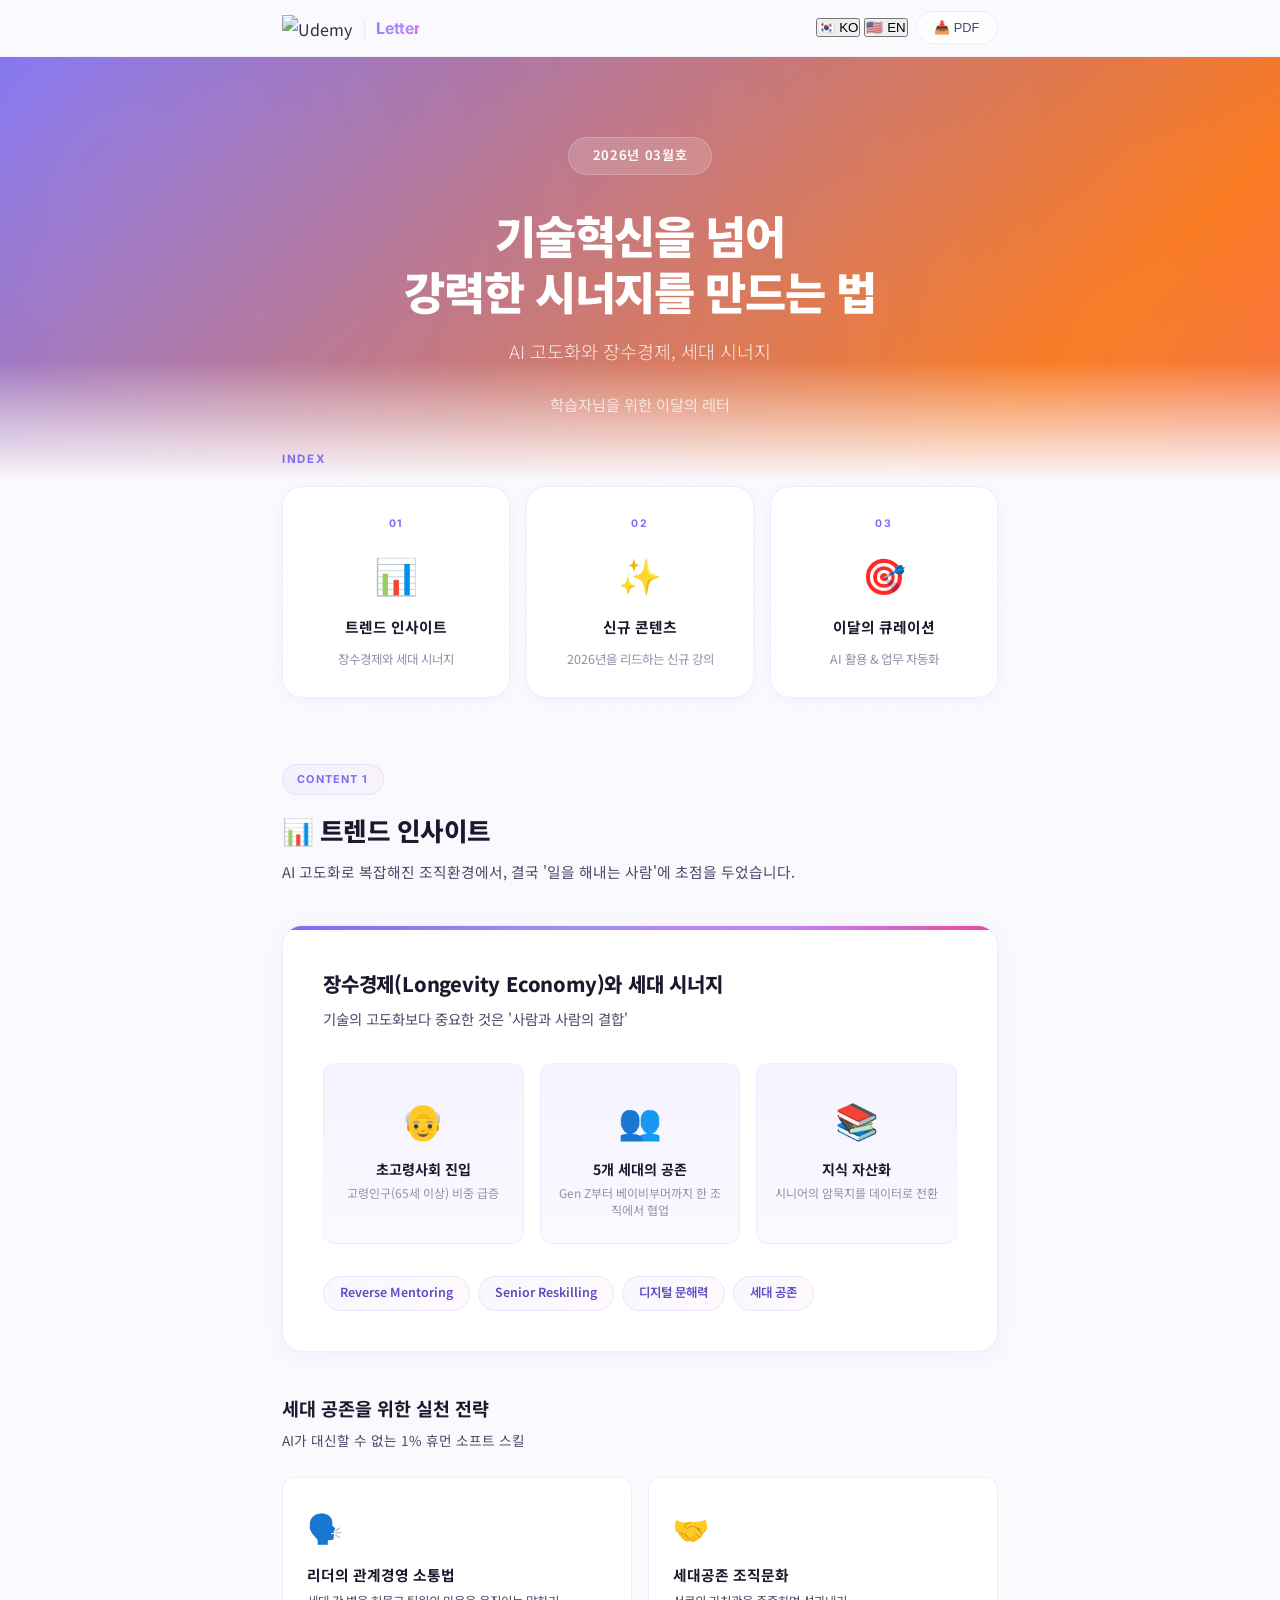
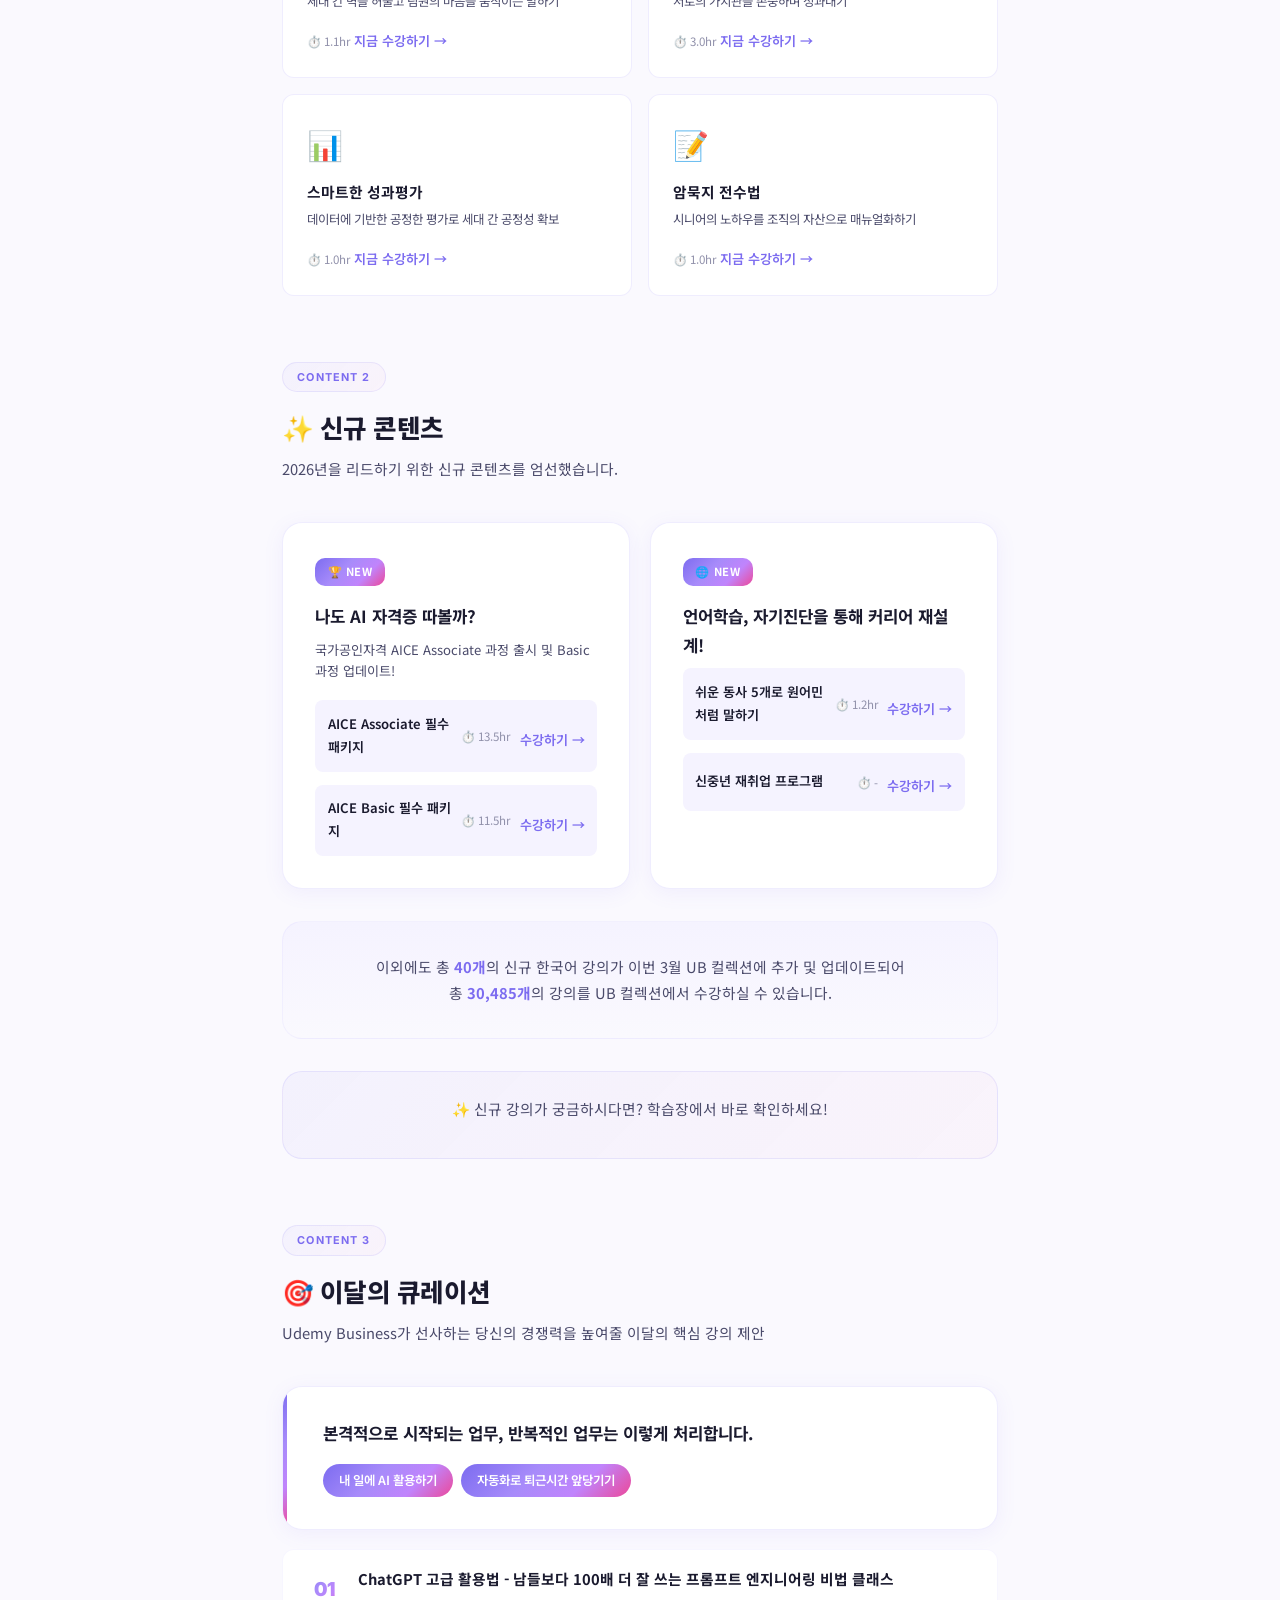
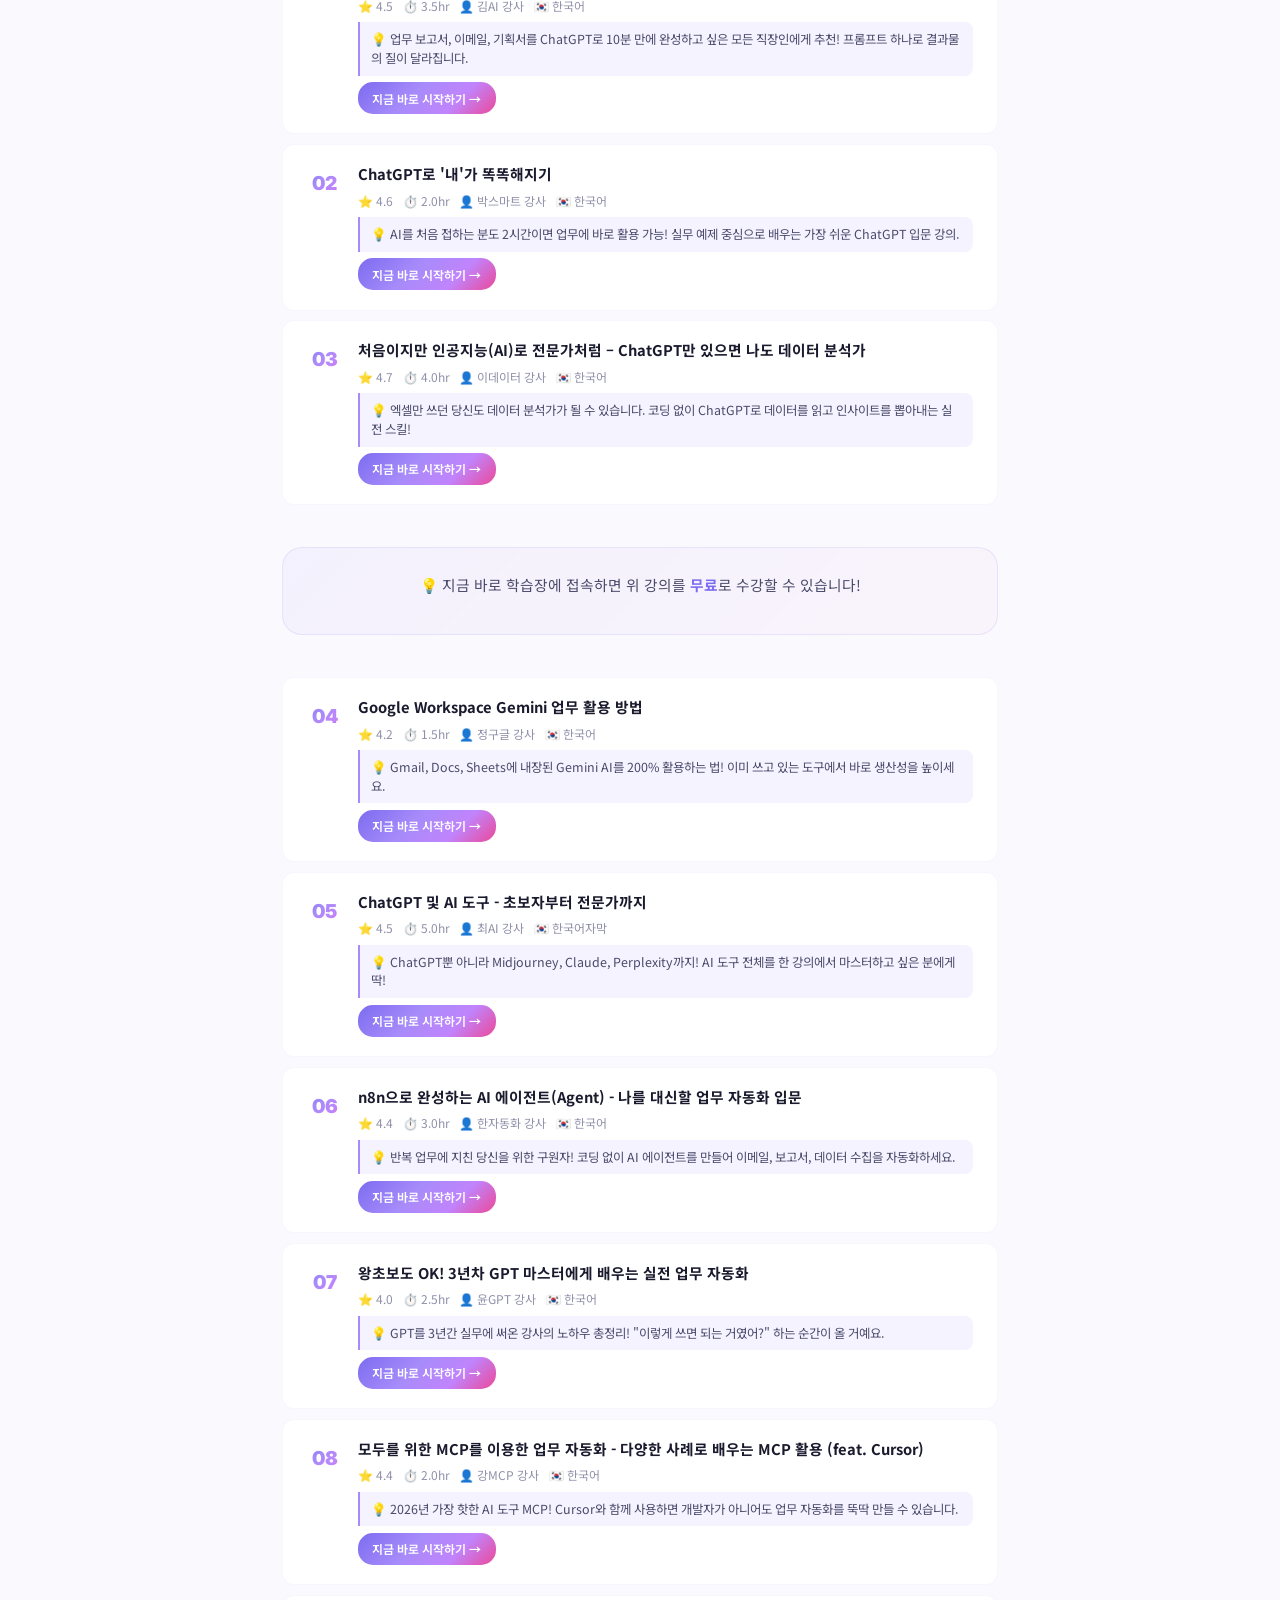
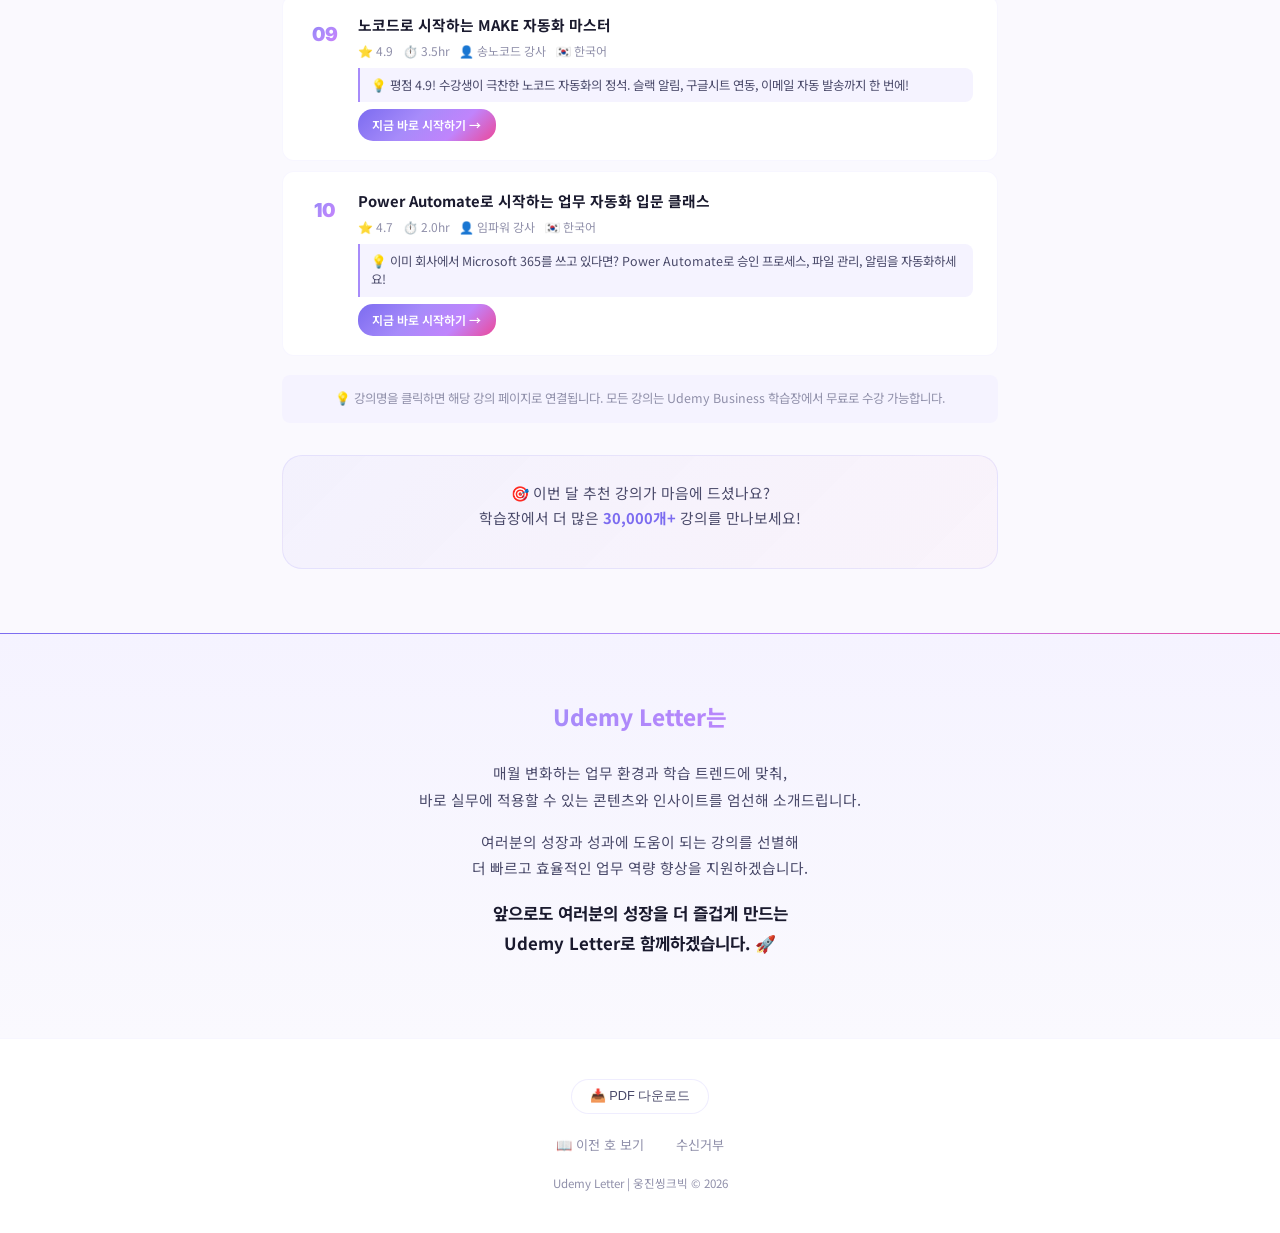
==== letter/index.html @ c27c5c6e "Update index.html" ====
<!DOCTYPE html>
<html lang="ko">
<head>
<meta charset="UTF-8">
<meta name="viewport" content="width=device-width, initial-scale=1.0">
<title>Udemy Letter — 2026년 3월호</title>
<link rel="stylesheet" href="css/letter.css">
<script src="https://cdnjs.cloudflare.com/ajax/libs/html2pdf.js/0.10.1/html2pdf.bundle.min.js"></script>
</head>
<body>

<header class="letter-header">
  <div class="header-inner">
    <div class="header-brand">
      <img src="https://www.udemy.com/staticx/udemy/images/v7/logo-udemy.svg" alt="Udemy" class="udemy-logo" />
      <span class="header-divider">|</span>
      <span class="header-title">Letter</span>
    </div>
    <div class="header-actions">
      <div class="lang-toggle" id="lang-toggle">
        <button class="lang-btn active" data-lang="ko">🇰🇷 KO</button>
        <button class="lang-btn" data-lang="en">🇺🇸 EN</button>
      </div>
      <button class="btn-letter" id="btn-pdf">📥 PDF</button>
      <a href="#" class="btn-letter btn-primary" id="btn-campus" data-ko="🚀 학습장 바로가기" data-en="🚀 Go to Learning Hub">🚀 학습장 바로가기</a>
    </div>
  </div>
</header>

<main id="letter-content">

  <!-- ═══ 표지 ═══ -->
  <section class="cover-section">
    <div class="cover-inner">
      <div class="cover-badge" data-ko="2026년 03월호" data-en="March 2026 Issue">2026년 03월호</div>
      <h1 class="cover-title" data-ko="기술혁신을 넘어<br>강력한 시너지를 만드는 법" data-en="Beyond Tech Innovation:<br>Building Powerful Synergies">기술혁신을 넘어<br>강력한 시너지를 만드는 법</h1>
      <p class="cover-subtitle" data-ko="AI 고도화와 장수경제, 세대 시너지" data-en="Advanced AI, Longevity Economy & Generational Synergy">AI 고도화와 장수경제, 세대 시너지</p>
      <p class="cover-company" id="company-greeting" data-ko="학습자님을 위한 이달의 레터" data-en="This month's letter for learners">학습자님을 위한 이달의 레터</p>
    </div>
  </section>

  <!-- ═══ INDEX ═══ -->
  <section class="index-section">
    <div class="section-label">INDEX</div>
    <div class="index-grid">
      <a href="#section-insight" class="index-card">
        <span class="index-num">01</span>
        <span class="index-icon">📊</span>
        <span class="index-title" data-ko="트렌드 인사이트" data-en="Trend Insights">트렌드 인사이트</span>
        <span class="index-desc" data-ko="장수경제와 세대 시너지" data-en="Longevity Economy & Generational Synergy">장수경제와 세대 시너지</span>
      </a>
      <a href="#section-new" class="index-card">
        <span class="index-num">02</span>
        <span class="index-icon">✨</span>
        <span class="index-title" data-ko="신규 콘텐츠" data-en="New Content">신규 콘텐츠</span>
        <span class="index-desc" data-ko="2026년을 리드하는 신규 강의" data-en="New courses leading 2026">2026년을 리드하는 신규 강의</span>
      </a>
      <a href="#section-curation" class="index-card">
        <span class="index-num">03</span>
        <span class="index-icon">🎯</span>
        <span class="index-title" data-ko="이달의 큐레이션" data-en="Monthly Curation">이달의 큐레이션</span>
        <span class="index-desc" data-ko="AI 활용 & 업무 자동화" data-en="AI Utilization & Work Automation">AI 활용 & 업무 자동화</span>
      </a>
    </div>
  </section>

  <!-- ═══ SECTION 1: 트렌드 인사이트 ═══ -->
  <section class="content-section" id="section-insight">
    <div class="section-header">
      <div class="section-tag">CONTENT 1</div>
      <h2 data-ko="📊 트렌드 인사이트" data-en="📊 Trend Insights">📊 트렌드 인사이트</h2>
      <p data-ko="AI 고도화로 복잡해진 조직환경에서, 결국 '일을 해내는 사람'에 초점을 두었습니다." data-en="In an increasingly complex organizational environment driven by advanced AI, we focused on 'the people who get things done.'">AI 고도화로 복잡해진 조직환경에서, 결국 '일을 해내는 사람'에 초점을 두었습니다.</p>
    </div>

    <div class="insight-card">
      <h3 data-ko="장수경제(Longevity Economy)와 세대 시너지" data-en="Longevity Economy & Generational Synergy">장수경제(Longevity Economy)와 세대 시너지</h3>
      <p class="insight-subtitle" data-ko="기술의 고도화보다 중요한 것은 '사람과 사람의 결합'" data-en="More important than technological advancement is 'the connection between people'">기술의 고도화보다 중요한 것은 '사람과 사람의 결합'</p>

      <div class="insight-stats">
        <div class="stat-item">
          <div class="stat-icon">👴</div>
          <div class="stat-label" data-ko="초고령사회 진입" data-en="Super-Aged Society">초고령사회 진입</div>
          <div class="stat-desc" data-ko="고령인구(65세 이상) 비중 급증" data-en="Rapid increase in elderly population (65+)">고령인구(65세 이상) 비중 급증</div>
        </div>
        <div class="stat-item">
          <div class="stat-icon">👥</div>
          <div class="stat-label" data-ko="5개 세대의 공존" data-en="5 Generations Coexisting">5개 세대의 공존</div>
          <div class="stat-desc" data-ko="Gen Z부터 베이비부머까지 한 조직에서 협업" data-en="Gen Z to Baby Boomers collaborating in one organization">Gen Z부터 베이비부머까지 한 조직에서 협업</div>
        </div>
        <div class="stat-item">
          <div class="stat-icon">📚</div>
          <div class="stat-label" data-ko="지식 자산화" data-en="Knowledge Capitalization">지식 자산화</div>
          <div class="stat-desc" data-ko="시니어의 암묵지를 데이터로 전환" data-en="Converting senior tacit knowledge into data">시니어의 암묵지를 데이터로 전환</div>
        </div>
      </div>

      <div class="insight-keywords">
        <span class="keyword">Reverse Mentoring</span>
        <span class="keyword">Senior Reskilling</span>
        <span class="keyword" data-ko="디지털 문해력" data-en="Digital Literacy">디지털 문해력</span>
        <span class="keyword" data-ko="세대 공존" data-en="Generational Coexistence">세대 공존</span>
      </div>
    </div>

    <div class="insight-courses">
      <h3 data-ko="세대 공존을 위한 실천 전략" data-en="Practical Strategies for Generational Coexistence">세대 공존을 위한 실천 전략</h3>
      <p class="courses-subtitle" data-ko="AI가 대신할 수 없는 1% 휴먼 소프트 스킬" data-en="The 1% human soft skills AI cannot replace">AI가 대신할 수 없는 1% 휴먼 소프트 스킬</p>

      <div class="course-grid-4">
        <div class="course-mini-card">
          <div class="mini-icon">🗣️</div>
          <h4 data-ko="리더의 관계경영 소통법" data-en="Leadership Communication for Relationship Management">리더의 관계경영 소통법</h4>
          <p data-ko="세대 간 벽을 허물고 팀원의 마음을 움직이는 말하기" data-en="Breaking generational barriers and inspiring team members through communication">세대 간 벽을 허물고 팀원의 마음을 움직이는 말하기</p>
          <span class="mini-time">⏱️ 1.1hr</span>
          <a href="#" class="mini-link" data-slug="leadership-communication" data-ko="지금 수강하기 →" data-en="Start Now →">지금 수강하기 →</a>
        </div>
        <div class="course-mini-card">
          <div class="mini-icon">🤝</div>
          <h4 data-ko="세대공존 조직문화" data-en="Multigenerational Organizational Culture">세대공존 조직문화</h4>
          <p data-ko="서로의 가치관을 존중하며 성과내기" data-en="Achieving results while respecting each other's values">서로의 가치관을 존중하며 성과내기</p>
          <span class="mini-time">⏱️ 3.0hr</span>
          <a href="#" class="mini-link" data-slug="generational-culture" data-ko="지금 수강하기 →" data-en="Start Now →">지금 수강하기 →</a>
        </div>
        <div class="course-mini-card">
          <div class="mini-icon">📊</div>
          <h4 data-ko="스마트한 성과평가" data-en="Smart Performance Evaluation">스마트한 성과평가</h4>
          <p data-ko="데이터에 기반한 공정한 평가로 세대 간 공정성 확보" data-en="Ensuring fairness across generations with data-driven evaluation">데이터에 기반한 공정한 평가로 세대 간 공정성 확보</p>
          <span class="mini-time">⏱️ 1.0hr</span>
          <a href="#" class="mini-link" data-slug="smart-evaluation" data-ko="지금 수강하기 →" data-en="Start Now →">지금 수강하기 →</a>
        </div>
        <div class="course-mini-card">
          <div class="mini-icon">📝</div>
          <h4 data-ko="암묵지 전수법" data-en="Tacit Knowledge Transfer Methods">암묵지 전수법</h4>
          <p data-ko="시니어의 노하우를 조직의 자산으로 매뉴얼화하기" data-en="Documenting senior expertise as organizational assets">시니어의 노하우를 조직의 자산으로 매뉴얼화하기</p>
          <span class="mini-time">⏱️ 1.0hr</span>
          <a href="#" class="mini-link" data-slug="tacit-knowledge" data-ko="지금 수강하기 →" data-en="Start Now →">지금 수강하기 →</a>
        </div>
      </div>
    </div>
  </section>

  <!-- ═══ SECTION 2: 신규 콘텐츠 ═══ -->
  <section class="content-section" id="section-new">
    <div class="section-header">
      <div class="section-tag">CONTENT 2</div>
      <h2 data-ko="✨ 신규 콘텐츠" data-en="✨ New Content">✨ 신규 콘텐츠</h2>
      <p data-ko="2026년을 리드하기 위한 신규 콘텐츠를 엄선했습니다." data-en="We've curated new content to lead in 2026.">2026년을 리드하기 위한 신규 콘텐츠를 엄선했습니다.</p>
    </div>

    <div class="new-highlight">
      <div class="new-highlight-card">
        <div class="highlight-badge">🏆 NEW</div>
        <h3 data-ko="나도 AI 자격증 따볼까?" data-en="Ready for an AI Certification?">나도 AI 자격증 따볼까?</h3>
        <p data-ko="국가공인자격 AICE Associate 과정 출시 및 Basic 과정 업데이트!" data-en="National AICE Associate course launched & Basic course updated!">국가공인자격 AICE Associate 과정 출시 및 Basic 과정 업데이트!</p>
        <div class="highlight-courses">
          <div class="h-course">
            <span class="h-title">AICE Associate 필수 패키지</span>
            <span class="h-time">⏱️ 13.5hr</span>
            <a href="#" class="mini-link" data-slug="aice-associate" data-ko="수강하기 →" data-en="Enroll →">수강하기 →</a>
          </div>
          <div class="h-course">
            <span class="h-title">AICE Basic 필수 패키지</span>
            <span class="h-time">⏱️ 11.5hr</span>
            <a href="#" class="mini-link" data-slug="aice-basic" data-ko="수강하기 →" data-en="Enroll →">수강하기 →</a>
          </div>
        </div>
      </div>
      <div class="new-highlight-card">
        <div class="highlight-badge">🌐 NEW</div>
        <h3 data-ko="언어학습, 자기진단을 통해 커리어 재설계!" data-en="Redesign Your Career Through Language & Self-Assessment!">언어학습, 자기진단을 통해 커리어 재설계!</h3>
        <div class="highlight-courses">
          <div class="h-course">
            <span class="h-title" data-ko="쉬운 동사 5개로 원어민처럼 말하기" data-en="Speak Like a Native with 5 Easy Verbs">쉬운 동사 5개로 원어민처럼 말하기</span>
            <span class="h-time">⏱️ 1.2hr</span>
            <a href="#" class="mini-link" data-slug="easy-verbs" data-ko="수강하기 →" data-en="Enroll →">수강하기 →</a>
          </div>
          <div class="h-course">
            <span class="h-title" data-ko="신중년 재취업 프로그램" data-en="Mid-Career Re-employment Program">신중년 재취업 프로그램</span>
            <span class="h-time">⏱️ -</span>
            <a href="#" class="mini-link" data-slug="reemployment" data-ko="수강하기 →" data-en="Enroll →">수강하기 →</a>
          </div>
        </div>
      </div>
    </div>

    <div class="new-summary" data-ko="이외에도 총 <strong>40개</strong>의 신규 한국어 강의가 이번 3월 UB 컬렉션에 추가 및 업데이트되어<br>총 <strong>30,485개</strong>의 강의를 UB 컬렉션에서 수강하실 수 있습니다." data-en="In addition, a total of <strong>40</strong> new Korean courses have been added and updated to the March UB Collection,<br>bringing the total to <strong>30,485</strong> courses available in the UB Collection.">
      이외에도 총 <strong>40개</strong>의 신규 한국어 강의가 이번 3월 UB 컬렉션에 추가 및 업데이트되어<br>총 <strong>30,485개</strong>의 강의를 UB 컬렉션에서 수강하실 수 있습니다.
    </div>

    <div class="cta-banner">
      <p data-ko="✨ 신규 강의가 궁금하시다면? 학습장에서 바로 확인하세요!" data-en="✨ Curious about new courses? Check them out on the Learning Hub!">✨ 신규 강의가 궁금하시다면? 학습장에서 바로 확인하세요!</p>
      <a href="#" class="cta-primary" id="btn-campus-mid1" data-ko="🚀 학습장에서 신규 강의 보기 <span class='cta-arrow'>→</span>" data-en="🚀 View New Courses on Hub <span class='cta-arrow'>→</span>">🚀 학습장에서 신규 강의 보기 <span class="cta-arrow">→</span></a>
    </div>
  </section>

  <!-- ═══ SECTION 3: 이달의 큐레이션 ═══ -->
  <section class="content-section" id="section-curation">
    <div class="section-header">
      <div class="section-tag">CONTENT 3</div>
      <h2 data-ko="🎯 이달의 큐레이션" data-en="🎯 Monthly Curation">🎯 이달의 큐레이션</h2>
      <p data-ko="Udemy Business가 선사하는 당신의 경쟁력을 높여줄 이달의 핵심 강의 제안" data-en="This month's essential course recommendations from Udemy Business to boost your competitiveness">Udemy Business가 선사하는 당신의 경쟁력을 높여줄 이달의 핵심 강의 제안</p>
    </div>

    <div class="curation-header">
      <h3 data-ko="본격적으로 시작되는 업무, 반복적인 업무는 이렇게 처리합니다." data-en="Here's how to handle the repetitive tasks as work kicks into full gear.">본격적으로 시작되는 업무, 반복적인 업무는 이렇게 처리합니다.</h3>
      <div class="curation-tags">
        <span class="curation-tag" data-ko="내 일에 AI 활용하기" data-en="Leverage AI at Work">내 일에 AI 활용하기</span>
        <span class="curation-tag" data-ko="자동화로 퇴근시간 앞당기기" data-en="Leave Work Earlier with Automation">자동화로 퇴근시간 앞당기기</span>
      </div>
    </div>

    <div class="curation-list">

      <div class="curation-rich-item">
        <div class="curation-rank">01</div>
        <div class="curation-rich-info">
          <a href="#" class="curation-rich-title" data-slug="chatgpt-advanced">ChatGPT 고급 활용법 - 남들보다 100배 더 잘 쓰는 프롬프트 엔지니어링 비법 클래스</a>
          <div class="curation-rich-meta">
            <span>⭐ 4.5</span><span>⏱️ 3.5hr</span><span>👤 김AI 강사</span><span>🇰🇷 한국어</span>
          </div>
          <div class="curation-rich-comment" data-ko="업무 보고서, 이메일, 기획서를 ChatGPT로 10분 만에 완성하고 싶은 모든 직장인에게 추천! 프롬프트 하나로 결과물의 질이 달라집니다." data-en="Recommended for all professionals who want to complete reports, emails, and proposals in 10 minutes with ChatGPT! One prompt changes the quality of your output.">업무 보고서, 이메일, 기획서를 ChatGPT로 10분 만에 완성하고 싶은 모든 직장인에게 추천! 프롬프트 하나로 결과물의 질이 달라집니다.</div>
          <a href="#" class="curation-rich-cta" data-slug="chatgpt-advanced" data-ko="지금 바로 시작하기 →" data-en="Start Now →">지금 바로 시작하기 →</a>
        </div>
      </div>

      <div class="curation-rich-item">
        <div class="curation-rank">02</div>
        <div class="curation-rich-info">
          <a href="#" class="curation-rich-title" data-slug="chatgpt-smart">ChatGPT로 '내'가 똑똑해지기</a>
          <div class="curation-rich-meta">
            <span>⭐ 4.6</span><span>⏱️ 2.0hr</span><span>👤 박스마트 강사</span><span>🇰🇷 한국어</span>
          </div>
          <div class="curation-rich-comment" data-ko="AI를 처음 접하는 분도 2시간이면 업무에 바로 활용 가능! 실무 예제 중심으로 배우는 가장 쉬운 ChatGPT 입문 강의." data-en="Even AI beginners can apply it to work in just 2 hours! The easiest ChatGPT introductory course focused on practical examples.">AI를 처음 접하는 분도 2시간이면 업무에 바로 활용 가능! 실무 예제 중심으로 배우는 가장 쉬운 ChatGPT 입문 강의.</div>
          <a href="#" class="curation-rich-cta" data-slug="chatgpt-smart" data-ko="지금 바로 시작하기 →" data-en="Start Now →">지금 바로 시작하기 →</a>
        </div>
      </div>

      <div class="curation-rich-item">
        <div class="curation-rank">03</div>
        <div class="curation-rich-info">
          <a href="#" class="curation-rich-title" data-slug="chatgpt-data-analyst">처음이지만 인공지능(AI)로 전문가처럼 – ChatGPT만 있으면 나도 데이터 분석가</a>
          <div class="curation-rich-meta">
            <span>⭐ 4.7</span><span>⏱️ 4.0hr</span><span>👤 이데이터 강사</span><span>🇰🇷 한국어</span>
          </div>
          <div class="curation-rich-comment" data-ko="엑셀만 쓰던 당신도 데이터 분석가가 될 수 있습니다. 코딩 없이 ChatGPT로 데이터를 읽고 인사이트를 뽑아내는 실전 스킬!" data-en="Even if you've only used Excel, you can become a data analyst. Practical skills to read data and extract insights with ChatGPT — no coding required!">엑셀만 쓰던 당신도 데이터 분석가가 될 수 있습니다. 코딩 없이 ChatGPT로 데이터를 읽고 인사이트를 뽑아내는 실전 스킬!</div>
          <a href="#" class="curation-rich-cta" data-slug="chatgpt-data-analyst" data-ko="지금 바로 시작하기 →" data-en="Start Now →">지금 바로 시작하기 →</a>
        </div>
      </div>

      <!-- 중간 CTA -->
      <div class="cta-banner">
        <p data-ko="💡 지금 바로 학습장에 접속하면 위 강의를 <strong>무료</strong>로 수강할 수 있습니다!" data-en="💡 Access the Learning Hub now and take the above courses for <strong>free</strong>!">💡 지금 바로 학습장에 접속하면 위 강의를 <strong>무료</strong>로 수강할 수 있습니다!</p>
        <a href="#" class="cta-primary" id="btn-campus-mid2" data-ko="🚀 학습장 바로가기 <span class='cta-arrow'>→</span>" data-en="🚀 Go to Learning Hub <span class='cta-arrow'>→</span>">🚀 학습장 바로가기 <span class="cta-arrow">→</span></a>
      </div>

      <div class="curation-rich-item">
        <div class="curation-rank">04</div>
        <div class="curation-rich-info">
          <a href="#" class="curation-rich-title" data-slug="google-gemini">Google Workspace Gemini 업무 활용 방법</a>
          <div class="curation-rich-meta">
            <span>⭐ 4.2</span><span>⏱️ 1.5hr</span><span>👤 정구글 강사</span><span>🇰🇷 한국어</span>
          </div>
          <div class="curation-rich-comment" data-ko="Gmail, Docs, Sheets에 내장된 Gemini AI를 200% 활용하는 법! 이미 쓰고 있는 도구에서 바로 생산성을 높이세요." data-en="Learn to leverage Gemini AI built into Gmail, Docs, and Sheets at 200%! Boost productivity with tools you already use.">Gmail, Docs, Sheets에 내장된 Gemini AI를 200% 활용하는 법! 이미 쓰고 있는 도구에서 바로 생산성을 높이세요.</div>
          <a href="#" class="curation-rich-cta" data-slug="google-gemini" data-ko="지금 바로 시작하기 →" data-en="Start Now →">지금 바로 시작하기 →</a>
        </div>
      </div>

      <div class="curation-rich-item">
        <div class="curation-rank">05</div>
        <div class="curation-rich-info">
          <a href="#" class="curation-rich-title" data-slug="ai-tools-complete">ChatGPT 및 AI 도구 - 초보자부터 전문가까지</a>
          <div class="curation-rich-meta">
            <span>⭐ 4.5</span><span>⏱️ 5.0hr</span><span>👤 최AI 강사</span><span>🇰🇷 한국어자막</span>
          </div>
          <div class="curation-rich-comment" data-ko="ChatGPT뿐 아니라 Midjourney, Claude, Perplexity까지! AI 도구 전체를 한 강의에서 마스터하고 싶은 분에게 딱!" data-en="Not just ChatGPT — Midjourney, Claude, Perplexity and more! Perfect for anyone who wants to master all AI tools in one course!">ChatGPT뿐 아니라 Midjourney, Claude, Perplexity까지! AI 도구 전체를 한 강의에서 마스터하고 싶은 분에게 딱!</div>
          <a href="#" class="curation-rich-cta" data-slug="ai-tools-complete" data-ko="지금 바로 시작하기 →" data-en="Start Now →">지금 바로 시작하기 →</a>
        </div>
      </div>

      <div class="curation-rich-item">
        <div class="curation-rank">06</div>
        <div class="curation-rich-info">
          <a href="#" class="curation-rich-title" data-slug="n8n-ai-agent">n8n으로 완성하는 AI 에이전트(Agent) - 나를 대신할 업무 자동화 입문</a>
          <div class="curation-rich-meta">
            <span>⭐ 4.4</span><span>⏱️ 3.0hr</span><span>👤 한자동화 강사</span><span>🇰🇷 한국어</span>
          </div>
          <div class="curation-rich-comment" data-ko="반복 업무에 지친 당신을 위한 구원자! 코딩 없이 AI 에이전트를 만들어 이메일, 보고서, 데이터 수집을 자동화하세요." data-en="A lifesaver for those tired of repetitive tasks! Build AI agents without coding to automate emails, reports, and data collection.">반복 업무에 지친 당신을 위한 구원자! 코딩 없이 AI 에이전트를 만들어 이메일, 보고서, 데이터 수집을 자동화하세요.</div>
          <a href="#" class="curation-rich-cta" data-slug="n8n-ai-agent" data-ko="지금 바로 시작하기 →" data-en="Start Now →">지금 바로 시작하기 →</a>
        </div>
      </div>

      <div class="curation-rich-item">
        <div class="curation-rank">07</div>
        <div class="curation-rich-info">
          <a href="#" class="curation-rich-title" data-slug="gpt-master-automation">왕초보도 OK! 3년차 GPT 마스터에게 배우는 실전 업무 자동화</a>
          <div class="curation-rich-meta">
            <span>⭐ 4.0</span><span>⏱️ 2.5hr</span><span>👤 윤GPT 강사</span><span>🇰🇷 한국어</span>
          </div>
          <div class="curation-rich-comment" data-ko="GPT를 3년간 실무에 써온 강사의 노하우 총정리! '이렇게 쓰면 되는 거였어?' 하는 순간이 올 거예요." data-en="A complete summary of know-how from an instructor who's used GPT in practice for 3 years! You'll have that 'So this is how it's done!' moment.">GPT를 3년간 실무에 써온 강사의 노하우 총정리! "이렇게 쓰면 되는 거였어?" 하는 순간이 올 거예요.</div>
          <a href="#" class="curation-rich-cta" data-slug="gpt-master-automation" data-ko="지금 바로 시작하기 →" data-en="Start Now →">지금 바로 시작하기 →</a>
        </div>
      </div>

      <div class="curation-rich-item">
        <div class="curation-rank">08</div>
        <div class="curation-rich-info">
          <a href="#" class="curation-rich-title" data-slug="mcp-automation-cursor">모두를 위한 MCP를 이용한 업무 자동화 - 다양한 사례로 배우는 MCP 활용 (feat. Cursor)</a>
          <div class="curation-rich-meta">
            <span>⭐ 4.4</span><span>⏱️ 2.0hr</span><span>👤 강MCP 강사</span><span>🇰🇷 한국어</span>
          </div>
          <div class="curation-rich-comment" data-ko="2026년 가장 핫한 AI 도구 MCP! Cursor와 함께 사용하면 개발자가 아니어도 업무 자동화를 뚝딱 만들 수 있습니다." data-en="MCP — the hottest AI tool of 2026! Combined with Cursor, even non-developers can build work automation in no time.">2026년 가장 핫한 AI 도구 MCP! Cursor와 함께 사용하면 개발자가 아니어도 업무 자동화를 뚝딱 만들 수 있습니다.</div>
          <a href="#" class="curation-rich-cta" data-slug="mcp-automation-cursor" data-ko="지금 바로 시작하기 →" data-en="Start Now →">지금 바로 시작하기 →</a>
        </div>
      </div>

      <div class="curation-rich-item">
        <div class="curation-rank">09</div>
        <div class="curation-rich-info">
          <a href="#" class="curation-rich-title" data-slug="make-nocode-automation">노코드로 시작하는 MAKE 자동화 마스터</a>
          <div class="curation-rich-meta">
            <span>⭐ 4.9</span><span>⏱️ 3.5hr</span><span>👤 송노코드 강사</span><span>🇰🇷 한국어</span>
          </div>
          <div class="curation-rich-comment" data-ko="평점 4.9! 수강생이 극찬한 노코드 자동화의 정석. 슬랙 알림, 구글시트 연동, 이메일 자동 발송까지 한 번에!" data-en="Rated 4.9! The gold standard of no-code automation, praised by students. Slack notifications, Google Sheets integration, and auto-emails — all in one!">평점 4.9! 수강생이 극찬한 노코드 자동화의 정석. 슬랙 알림, 구글시트 연동, 이메일 자동 발송까지 한 번에!</div>
          <a href="#" class="curation-rich-cta" data-slug="make-nocode-automation" data-ko="지금 바로 시작하기 →" data-en="Start Now →">지금 바로 시작하기 →</a>
        </div>
      </div>

      <div class="curation-rich-item">
        <div class="curation-rank">10</div>
        <div class="curation-rich-info">
          <a href="#" class="curation-rich-title" data-slug="power-automate-intro">Power Automate로 시작하는 업무 자동화 입문 클래스</a>
          <div class="curation-rich-meta">
            <span>⭐ 4.7</span><span>⏱️ 2.0hr</span><span>👤 임파워 강사</span><span>🇰🇷 한국어</span>
          </div>
          <div class="curation-rich-comment" data-ko="이미 회사에서 Microsoft 365를 쓰고 있다면? Power Automate로 승인 프로세스, 파일 관리, 알림을 자동화하세요!" data-en="Already using Microsoft 365 at work? Automate approval processes, file management, and notifications with Power Automate!">이미 회사에서 Microsoft 365를 쓰고 있다면? Power Automate로 승인 프로세스, 파일 관리, 알림을 자동화하세요!</div>
          <a href="#" class="curation-rich-cta" data-slug="power-automate-intro" data-ko="지금 바로 시작하기 →" data-en="Start Now →">지금 바로 시작하기 →</a>
        </div>
      </div>

    </div>

    <p class="curation-note" data-ko="💡 강의명을 클릭하면 해당 강의 페이지로 연결됩니다. 모든 강의는 Udemy Business 학습장에서 무료로 수강 가능합니다." data-en="💡 Click on a course title to go to the course page. All courses are available for free on the Udemy Business Learning Hub.">💡 강의명을 클릭하면 해당 강의 페이지로 연결됩니다. 모든 강의는 Udemy Business 학습장에서 무료로 수강 가능합니다.</p>

    <!-- 하단 CTA -->
    <div class="cta-banner" style="margin-top: 2rem;">
      <p data-ko="🎯 이번 달 추천 강의가 마음에 드셨나요?<br>학습장에서 더 많은 <strong>30,000개+</strong> 강의를 만나보세요!" data-en="🎯 Did you enjoy this month's recommendations?<br>Discover <strong>30,000+</strong> more courses on the Learning Hub!">🎯 이번 달 추천 강의가 마음에 드셨나요?<br>학습장에서 더 많은 <strong>30,000개+</strong> 강의를 만나보세요!</p>
      <a href="#" class="cta-primary" id="btn-campus-bottom2" data-ko="🚀 학습장에서 더 많은 강의 보기 <span class='cta-arrow'>→</span>" data-en="🚀 Explore More Courses <span class='cta-arrow'>→</span>">🚀 학습장에서 더 많은 강의 보기 <span class="cta-arrow">→</span></a>
    </div>
  </section>

  <!-- ═══ 마무리 ═══ -->
  <section class="closing-section">
    <div class="closing-inner">
      <h2 data-ko="Udemy Letter는" data-en="Udemy Letter">Udemy Letter는</h2>
      <p data-ko="매월 변화하는 업무 환경과 학습 트렌드에 맞춰,<br>바로 실무에 적용할 수 있는 콘텐츠와 인사이트를 엄선해 소개드립니다." data-en="Each month, we curate content and insights aligned with evolving work environments and learning trends<br>that you can immediately apply to your work.">매월 변화하는 업무 환경과 학습 트렌드에 맞춰,<br>바로 실무에 적용할 수 있는 콘텐츠와 인사이트를 엄선해 소개드립니다.</p>
      <p data-ko="여러분의 성장과 성과에 도움이 되는 강의를 선별해<br>더 빠르고 효율적인 업무 역량 향상을 지원하겠습니다." data-en="We select courses that contribute to your growth and performance,<br>supporting faster and more efficient skill development.">여러분의 성장과 성과에 도움이 되는 강의를 선별해<br>더 빠르고 효율적인 업무 역량 향상을 지원하겠습니다.</p>
      <p class="closing-highlight" data-ko="앞으로도 여러분의 성장을 더 즐겁게 만드는<br>Udemy Letter로 함께하겠습니다. 🚀" data-en="We'll continue to make your growth more enjoyable<br>with Udemy Letter. 🚀">앞으로도 여러분의 성장을 더 즐겁게 만드는<br>Udemy Letter로 함께하겠습니다. 🚀</p>
    </div>
  </section>

</main>

<!-- ═══ 푸터 ═══ -->
<footer class="letter-footer">
  <div class="footer-inner">
    <div class="footer-actions">
      <button class="btn-letter" id="btn-pdf-bottom" data-ko="📥 PDF 다운로드" data-en="📥 Download PDF">📥 PDF 다운로드</button>
      <a href="#" class="btn-letter btn-primary" id="btn-campus-bottom" data-ko="🚀 학습장 바로가기" data-en="🚀 Go to Learning Hub">🚀 학습장 바로가기</a>
    </div>
    <div class="footer-links">
      <a href="#" class="footer-link" data-ko="📖 이전 호 보기" data-en="📖 View Previous Issues">📖 이전 호 보기</a>
      <a href="#" class="footer-link" id="btn-unsubscribe" data-ko="수신거부" data-en="Unsubscribe">수신거부</a>
    </div>
    <p class="footer-copyright">Udemy Letter | 웅진씽크빅 © 2026</p>
  </div>
</footer>

<script src="js/letter.js"></script>
</body>
</html>
---- letter/css/letter.css ----
/* ═══════════════════════════════════════════════════════════
   Udemy Letter — 2026 Premium Design
   ═══════════════════════════════════════════════════════════ */
@import url('https://fonts.googleapis.com/css2?family=Noto+Sans+KR:wght@300;400;500;700;900&family=Inter:wght@300;400;500;600;700;800;900&display=swap');

:root {
  --bg: #faf9fe;
  --bg-white: #ffffff;
  --bg-warm: #f5f3ff;
  --bg-glass: rgba(255,255,255,0.7);
  --text: #1a1a2e;
  --text-secondary: #4a4a6a;
  --text-muted: #9090aa;
  --accent: #7c6cf0;
  --accent-light: #a78bfa;
  --accent-dark: #5b4cc4;
  --accent-pink: #ec4899;
  --accent-orange: #f97316;
  --gradient-main: linear-gradient(135deg, #7c6cf0 0%, #a78bfa 40%, #c084fc 70%, #ec4899 100%);
  --gradient-warm: linear-gradient(135deg, #7c6cf0 0%, #a78bfa 50%, #f97316 100%);
  --gradient-soft: linear-gradient(180deg, #f5f3ff 0%, #faf9fe 100%);
  --gradient-card: linear-gradient(135deg, rgba(124,108,240,0.05) 0%, rgba(236,72,153,0.03) 100%);
  --success: #10b981;
  --border: rgba(124,108,240,0.12);
  --border-light: rgba(124,108,240,0.06);
  --radius: 20px;
  --radius-sm: 12px;
  --radius-xs: 8px;
  --shadow-sm: 0 2px 8px rgba(124,108,240,0.06);
  --shadow: 0 4px 20px rgba(124,108,240,0.08);
  --shadow-lg: 0 12px 40px rgba(124,108,240,0.12);
  --shadow-glow: 0 0 30px rgba(124,108,240,0.15);
  --max-width: 780px;
  --font: 'Noto Sans KR', 'Inter', -apple-system, sans-serif;
  --font-en: 'Inter', -apple-system, sans-serif;
}

* { margin: 0; padding: 0; box-sizing: border-box; }
html { scroll-behavior: smooth; }
body {
  font-family: var(--font);
  background: var(--bg);
  color: var(--text);
  line-height: 1.75;
  -webkit-font-smoothing: antialiased;
}

/* 미세 노이즈 텍스처 */
body::before {
  content: '';
  position: fixed;
  top: 0; left: 0; width: 100%; height: 100%;
  background-image: url("data:image/svg+xml,%3Csvg viewBox='0 0 256 256' xmlns='http://www.w3.org/2000/svg'%3E%3Cfilter id='noise'%3E%3CfeTurbulence type='fractalNoise' baseFrequency='0.9' numOctaves='4' stitchTiles='stitch'/%3E%3C/filter%3E%3Crect width='100%25' height='100%25' filter='url(%23noise)' opacity='0.015'/%3E%3C/svg%3E");
  pointer-events: none;
  z-index: 0;
}
body > * { position: relative; z-index: 1; }

/* 스크롤 애니메이션 */
@keyframes fadeInUp {
  from { opacity: 0; transform: translateY(30px); }
  to { opacity: 1; transform: translateY(0); }
}
@keyframes fadeIn {
  from { opacity: 0; }
  to { opacity: 1; }
}
@keyframes slideInLeft {
  from { opacity: 0; transform: translateX(-20px); }
  to { opacity: 1; transform: translateX(0); }
}
@keyframes float {
  0%,100% { transform: translateY(0); }
  50% { transform: translateY(-8px); }
}
@keyframes shimmer {
  0% { background-position: -200% center; }
  100% { background-position: 200% center; }
}

/* ═══ 헤더 ═══ */
.letter-header {
  position: sticky;
  top: 0;
  z-index: 100;
  background: rgba(250,249,254,0.85);
  backdrop-filter: blur(20px) saturate(180%);
  -webkit-backdrop-filter: blur(20px) saturate(180%);
  border-bottom: 1px solid var(--border-light);
  padding: 0.7rem 0;
}
.header-inner {
  max-width: var(--max-width);
  margin: 0 auto;
  padding: 0 2rem;
  display: flex;
  justify-content: space-between;
  align-items: center;
}
.header-brand {
  display: flex;
  align-items: center;
  gap: 0.6rem;
}
.udemy-logo { height: 26px; opacity: 0.9; }
.header-divider { color: var(--border); font-size: 1.2rem; }
.header-title {
  font-family: var(--font-en);
  font-size: 1rem;
  font-weight: 700;
  background: var(--gradient-main);
  -webkit-background-clip: text;
  -webkit-text-fill-color: transparent;
  letter-spacing: -0.02em;
}
.header-actions { display: flex; gap: 0.5rem; }
.btn-letter {
  padding: 0.5rem 1.1rem;
  border: 1px solid var(--border);
  background: var(--bg-glass);
  backdrop-filter: blur(8px);
  color: var(--text-secondary);
  border-radius: 25px;
  cursor: pointer;
  font-size: 0.8rem;
  font-weight: 500;
  transition: all 0.3s cubic-bezier(0.4, 0, 0.2, 1);
  text-decoration: none;
  display: inline-flex;
  align-items: center;
  gap: 0.3rem;
}
.btn-letter:hover {
  border-color: var(--accent);
  color: var(--accent);
  box-shadow: var(--shadow-sm);
  transform: translateY(-1px);
}
.btn-letter.btn-primary {
  background: var(--gradient-main);
  color: white;
  border: none;
  font-weight: 600;
}
.btn-letter.btn-primary:hover {
  box-shadow: var(--shadow-glow);
  transform: translateY(-2px);
}

/* ═══ 표지 ═══ */
.cover-section {
  background: var(--gradient-main);
  color: white;
  padding: 5rem 2rem 4rem;
  text-align: center;
  position: relative;
  overflow: hidden;
}
.cover-section::before {
  content: '';
  position: absolute;
  top: -50%; left: -50%;
  width: 200%; height: 200%;
  background: radial-gradient(circle at 30% 40%, rgba(255,255,255,0.1) 0%, transparent 50%),
              radial-gradient(circle at 70% 60%, rgba(255,255,255,0.08) 0%, transparent 40%);
  animation: float 20s ease-in-out infinite;
}
.cover-section::after {
  content: '';
  position: absolute;
  bottom: 0; left: 0; right: 0;
  height: 120px;
  background: linear-gradient(to top, var(--bg), transparent);
}
.cover-inner {
  max-width: var(--max-width);
  margin: 0 auto;
  position: relative;
  z-index: 1;
  animation: fadeInUp 0.8s ease;
}
.cover-badge {
  display: inline-block;
  padding: 0.4rem 1.5rem;
  background: rgba(255,255,255,0.15);
  border: 1px solid rgba(255,255,255,0.2);
  border-radius: 25px;
  font-size: 0.82rem;
  font-weight: 600;
  margin-bottom: 2rem;
  backdrop-filter: blur(8px);
  letter-spacing: 0.05em;
}
.cover-title {
  font-size: 2.8rem;
  font-weight: 900;
  line-height: 1.25;
  margin-bottom: 1rem;
  letter-spacing: -0.03em;
}
.cover-subtitle {
  font-size: 1.15rem;
  opacity: 0.85;
  font-weight: 300;
  margin-bottom: 1.5rem;
}
.cover-company {
  font-size: 0.95rem;
  opacity: 0.7;
  font-weight: 400;
}

/* ═══ INDEX ═══ */
.index-section {
  max-width: var(--max-width);
  margin: -2rem auto 3rem;
  padding: 0 2rem;
  position: relative;
  z-index: 2;
}
.section-label {
  font-family: var(--font-en);
  font-size: 0.72rem;
  font-weight: 700;
  color: var(--accent);
  letter-spacing: 0.15em;
  text-transform: uppercase;
  margin-bottom: 1rem;
}
.index-grid {
  display: grid;
  grid-template-columns: repeat(3, 1fr);
  gap: 1rem;
}
.index-card {
  display: flex;
  flex-direction: column;
  align-items: center;
  gap: 0.6rem;
  padding: 1.8rem 1.2rem;
  background: var(--bg-white);
  border: 1px solid var(--border);
  border-radius: var(--radius);
  text-decoration: none;
  color: var(--text);
  transition: all 0.3s cubic-bezier(0.4, 0, 0.2, 1);
  text-align: center;
  box-shadow: var(--shadow-sm);
}
.index-card:hover {
  border-color: var(--accent-light);
  box-shadow: var(--shadow-lg);
  transform: translateY(-4px);
}
.index-num {
  font-family: var(--font-en);
  font-size: 0.65rem;
  font-weight: 700;
  color: var(--accent);
  letter-spacing: 0.15em;
}
.index-icon { font-size: 2.2rem; }
.index-title { font-size: 0.92rem; font-weight: 700; }
.index-desc { font-size: 0.78rem; color: var(--text-muted); line-height: 1.5; }

/* ═══ 콘텐츠 섹션 ═══ */
.content-section {
  max-width: var(--max-width);
  margin: 4rem auto;
  padding: 0 2rem;
}
.section-header {
  margin-bottom: 2.5rem;
}
.section-tag {
  display: inline-block;
  padding: 0.3rem 0.9rem;
  background: var(--gradient-card);
  border: 1px solid var(--border);
  color: var(--accent);
  border-radius: 20px;
  font-family: var(--font-en);
  font-size: 0.68rem;
  font-weight: 700;
  letter-spacing: 0.1em;
  text-transform: uppercase;
  margin-bottom: 0.8rem;
}
.section-header h2 {
  font-size: 1.6rem;
  font-weight: 800;
  margin-bottom: 0.4rem;
  letter-spacing: -0.02em;
}
.section-header p {
  color: var(--text-secondary);
  font-size: 0.92rem;
  font-weight: 400;
}

/* ═══ 인사이트 카드 ═══ */
.insight-card {
  background: var(--bg-white);
  border: 1px solid var(--border);
  border-radius: var(--radius);
  padding: 2.5rem;
  margin-bottom: 2rem;
  box-shadow: var(--shadow);
  position: relative;
  overflow: hidden;
}
.insight-card::before {
  content: '';
  position: absolute;
  top: 0; left: 0; right: 0;
  height: 4px;
  background: var(--gradient-main);
}
.insight-card h3 {
  font-size: 1.25rem;
  font-weight: 800;
  margin-bottom: 0.3rem;
  letter-spacing: -0.01em;
}
.insight-subtitle {
  color: var(--text-secondary);
  font-size: 0.9rem;
  margin-bottom: 2rem;
  font-weight: 400;
}
.insight-stats {
  display: grid;
  grid-template-columns: repeat(3, 1fr);
  gap: 1rem;
  margin-bottom: 2rem;
}
.stat-item {
  text-align: center;
  padding: 1.5rem 1rem;
  background: var(--gradient-soft);
  border: 1px solid var(--border-light);
  border-radius: var(--radius-sm);
  transition: all 0.3s;
}
.stat-item:hover {
  box-shadow: var(--shadow);
  transform: translateY(-2px);
}
.stat-icon { font-size: 2.2rem; margin-bottom: 0.5rem; }
.stat-label { font-size: 0.88rem; font-weight: 700; margin-bottom: 0.2rem; }
.stat-desc { font-size: 0.75rem; color: var(--text-muted); line-height: 1.4; }
.insight-keywords {
  display: flex;
  flex-wrap: wrap;
  gap: 0.5rem;
}
.keyword {
  padding: 0.35rem 1rem;
  background: var(--gradient-card);
  border: 1px solid var(--border);
  color: var(--accent-dark);
  border-radius: 20px;
  font-size: 0.78rem;
  font-weight: 600;
  transition: all 0.2s;
}
.keyword:hover {
  background: var(--accent);
  color: white;
  border-color: var(--accent);
}

/* ═══ 강의 카드 ═══ */
.insight-courses { margin-top: 2.5rem; }
.insight-courses h3 { font-size: 1.15rem; font-weight: 700; margin-bottom: 0.3rem; }
.courses-subtitle { color: var(--text-secondary); font-size: 0.85rem; margin-bottom: 1.5rem; }
.course-grid-4 {
  display: grid;
  grid-template-columns: repeat(2, 1fr);
  gap: 1rem;
}
.course-mini-card {
  background: var(--bg-white);
  border: 1px solid var(--border);
  border-radius: var(--radius-sm);
  padding: 1.5rem;
  transition: all 0.3s cubic-bezier(0.4, 0, 0.2, 1);
  position: relative;
  overflow: hidden;
}
.course-mini-card::after {
  content: '';
  position: absolute;
  bottom: 0; left: 0; right: 0;
  height: 3px;
  background: var(--gradient-main);
  opacity: 0;
  transition: opacity 0.3s;
}
.course-mini-card:hover {
  border-color: var(--accent-light);
  box-shadow: var(--shadow-lg);
  transform: translateY(-3px);
}
.course-mini-card:hover::after { opacity: 1; }
.mini-icon { font-size: 1.8rem; margin-bottom: 0.6rem; }
.course-mini-card h4 { font-size: 0.92rem; font-weight: 700; margin-bottom: 0.3rem; }
.course-mini-card p { font-size: 0.78rem; color: var(--text-secondary); margin-bottom: 0.6rem; line-height: 1.5; }
.mini-time { font-size: 0.72rem; color: var(--text-muted); }
.mini-link {
  display: inline-flex;
  align-items: center;
  gap: 0.3rem;
  margin-top: 0.6rem;
  color: var(--accent);
  font-size: 0.82rem;
  font-weight: 600;
  text-decoration: none;
  transition: all 0.2s;
}
.mini-link:hover { color: var(--accent-dark); gap: 0.5rem; }

/* ═══ 신규 콘텐츠 ═══ */
.new-highlight {
  display: grid;
  grid-template-columns: 1fr 1fr;
  gap: 1.2rem;
  margin-bottom: 2rem;
}
.new-highlight-card {
  background: var(--bg-white);
  border: 1px solid var(--border);
  border-radius: var(--radius);
  padding: 2rem;
  box-shadow: var(--shadow);
  transition: all 0.3s;
}
.new-highlight-card:hover {
  box-shadow: var(--shadow-lg);
  transform: translateY(-2px);
}
.highlight-badge {
  display: inline-block;
  padding: 0.25rem 0.8rem;
  background: var(--gradient-main);
  color: white;
  border-radius: 10px;
  font-size: 0.7rem;
  font-weight: 700;
  margin-bottom: 1rem;
  letter-spacing: 0.05em;
}
.new-highlight-card h3 { font-size: 1.05rem; font-weight: 700; margin-bottom: 0.5rem; }
.new-highlight-card p { font-size: 0.82rem; color: var(--text-secondary); margin-bottom: 1.2rem; line-height: 1.6; }
.highlight-courses { display: flex; flex-direction: column; gap: 0.8rem; }
.h-course {
  display: flex;
  align-items: center;
  gap: 0.6rem;
  flex-wrap: wrap;
  padding: 0.8rem;
  background: var(--bg-warm);
  border-radius: var(--radius-xs);
  transition: all 0.2s;
}
.h-course:hover { background: var(--gradient-card); }
.h-title { font-size: 0.82rem; font-weight: 600; flex: 1; }
.h-time { font-size: 0.72rem; color: var(--text-muted); }
.new-summary {
  text-align: center;
  padding: 2rem;
  background: var(--gradient-soft);
  border: 1px solid var(--border-light);
  border-radius: var(--radius);
  font-size: 0.92rem;
  color: var(--text-secondary);
}
.new-summary strong { color: var(--accent); font-weight: 700; }

/* ═══ 큐레이션 ═══ */
.curation-header {
  background: var(--bg-white);
  border: 1px solid var(--border);
  border-radius: var(--radius);
  padding: 2rem;
  margin-bottom: 1.2rem;
  box-shadow: var(--shadow);
  position: relative;
  overflow: hidden;
}
.curation-header::before {
  content: '';
  position: absolute;
  top: 0; left: 0; bottom: 0;
  width: 4px;
  background: var(--gradient-main);
}
.curation-header h3 { font-size: 1.05rem; font-weight: 700; margin-bottom: 1rem; padding-left: 0.5rem; }
.curation-tags { display: flex; gap: 0.5rem; flex-wrap: wrap; padding-left: 0.5rem; }
.curation-tag {
  padding: 0.35rem 1rem;
  background: var(--gradient-main);
  color: white;
  border-radius: 20px;
  font-size: 0.78rem;
  font-weight: 600;
}
.curation-list { display: flex; flex-direction: column; gap: 0.6rem; }
.curation-item {
  display: flex;
  align-items: center;
  gap: 1.2rem;
  padding: 1.2rem 1.5rem;
  background: var(--bg-white);
  border: 1px solid var(--border-light);
  border-radius: var(--radius-sm);
  transition: all 0.3s cubic-bezier(0.4, 0, 0.2, 1);
}
.curation-item:hover {
  border-color: var(--accent-light);
  box-shadow: var(--shadow);
  transform: translateX(4px);
}
.curation-rank {
  font-family: var(--font-en);
  font-size: 0.82rem;
  font-weight: 800;
  color: var(--accent);
  min-width: 30px;
  text-align: center;
}
.curation-info { flex: 1; }
.curation-title {
  font-size: 0.9rem;
  font-weight: 600;
  color: var(--text);
  text-decoration: none;
  cursor: pointer;
  transition: color 0.2s;
  line-height: 1.4;
}
.curation-title:hover { color: var(--accent); }
.curation-meta { font-size: 0.75rem; color: var(--text-muted); margin-top: 0.2rem; }
.curation-note {
  text-align: center;
  font-size: 0.78rem;
  color: var(--text-muted);
  margin-top: 1.2rem;
  padding: 0.8rem;
  background: var(--bg-warm);
  border-radius: var(--radius-xs);
}

/* ═══ 마무리 ═══ */
.closing-section {
  background: var(--gradient-soft);
  padding: 4rem 2rem;
  text-align: center;
  margin-top: 4rem;
  position: relative;
}
.closing-section::before {
  content: '';
  position: absolute;
  top: 0; left: 0; right: 0;
  height: 1px;
  background: var(--gradient-main);
}
.closing-inner { max-width: var(--max-width); margin: 0 auto; }
.closing-inner h2 {
  font-size: 1.4rem;
  background: var(--gradient-main);
  -webkit-background-clip: text;
  -webkit-text-fill-color: transparent;
  margin-bottom: 1.5rem;
  font-weight: 800;
}
.closing-inner p {
  font-size: 0.92rem;
  color: var(--text-secondary);
  margin-bottom: 1rem;
  line-height: 1.8;
}
.closing-highlight {
  font-weight: 700 !important;
  color: var(--text) !important;
  -webkit-text-fill-color: var(--text) !important;
  font-size: 1.05rem !important;
  margin-top: 1rem !important;
}

/* ═══ 푸터 ═══ */
.letter-footer {
  padding: 2.5rem 2rem;
  text-align: center;
  background: var(--bg-white);
  border-top: 1px solid var(--border-light);
}
.footer-inner { max-width: var(--max-width); margin: 0 auto; }
.footer-actions {
  display: flex;
  justify-content: center;
  gap: 0.6rem;
  margin-bottom: 1.2rem;
}
.footer-links {
  display: flex;
  justify-content: center;
  gap: 2rem;
  margin-bottom: 1rem;
}
.footer-link {
  color: var(--text-muted);
  font-size: 0.82rem;
  text-decoration: none;
  transition: color 0.2s;
}
.footer-link:hover { color: var(--accent); }
.footer-copyright { font-size: 0.72rem; color: var(--text-muted); }

/* ═══ 반응형 ═══ */
@media (max-width: 768px) {
  .cover-title { font-size: 1.8rem; }
  .cover-section { padding: 3rem 1.5rem 2.5rem; }
  .index-grid { grid-template-columns: 1fr; gap: 0.8rem; }
  .index-section { margin-top: -1rem; }
  .insight-stats { grid-template-columns: 1fr; }
  .course-grid-4 { grid-template-columns: 1fr; }
  .new-highlight { grid-template-columns: 1fr; }
  .content-section { margin: 2.5rem auto; padding: 0 1.5rem; }
  .insight-card { padding: 1.5rem; }
  .header-actions { gap: 0.3rem; }
  .btn-letter { font-size: 0.72rem; padding: 0.4rem 0.8rem; }
  .section-header h2 { font-size: 1.3rem; }
}

/* ═══ 인쇄/PDF ═══ */
@media print {
  .letter-header, .letter-footer { display: none; }
  .cover-section { padding: 2rem; }
  body { background: white; }
  body::before { display: none; }
  .index-card, .course-mini-card, .curation-item { break-inside: avoid; }
}

/* ═══ 스크롤 애니메이션 (JS에서 .visible 클래스 추가) ═══ */
.animate-on-scroll {
  opacity: 0;
  transform: translateY(20px);
  transition: all 0.6s cubic-bezier(0.4, 0, 0.2, 1);
}
.animate-on-scroll.visible {
  opacity: 1;
  transform: translateY(0);
}

/* ═══════════════════════════════════════════════════════════
   인터랙션 + 생동감 + CTA 강화
   ═══════════════════════════════════════════════════════════ */

/* ★ 그라데이션 애니메이션 */
@keyframes gradientShift {
  0% { background-position: 0% 50%; }
  50% { background-position: 100% 50%; }
  100% { background-position: 0% 50%; }
}
@keyframes pulse-glow {
  0%, 100% { box-shadow: 0 0 20px rgba(124,108,240,0.15); }
  50% { box-shadow: 0 0 40px rgba(124,108,240,0.25); }
}
@keyframes bounce-subtle {
  0%, 100% { transform: translateY(0); }
  50% { transform: translateY(-4px); }
}
@keyframes wiggle {
  0%, 100% { transform: rotate(0deg); }
  25% { transform: rotate(-3deg); }
  75% { transform: rotate(3deg); }
}
@keyframes sparkle {
  0%, 100% { opacity: 1; transform: scale(1); }
  50% { opacity: 0.6; transform: scale(1.2); }
}

/* 표지 그라데이션 움직임 */
.cover-section {
  background: linear-gradient(-45deg, #7c6cf0, #a78bfa, #c084fc, #ec4899, #f97316, #7c6cf0);
  background-size: 400% 400%;
  animation: gradientShift 15s ease infinite;
}

/* 이모지 움직임 */
.index-icon { animation: bounce-subtle 3s ease-in-out infinite; }
.stat-icon { animation: bounce-subtle 2.5s ease-in-out infinite; }
.mini-icon { animation: wiggle 4s ease-in-out infinite; }
.curation-rank { animation: sparkle 2s ease-in-out infinite; }

/* 각 인덱스 카드 시차 애니메이션 */
.index-card:nth-child(1) .index-icon { animation-delay: 0s; }
.index-card:nth-child(2) .index-icon { animation-delay: 0.3s; }
.index-card:nth-child(3) .index-icon { animation-delay: 0.6s; }

/* ★ CTA 버튼 강화 */
.cta-primary {
  display: inline-flex;
  align-items: center;
  gap: 0.4rem;
  padding: 0.7rem 1.5rem;
  background: var(--gradient-main);
  background-size: 200% 200%;
  animation: gradientShift 5s ease infinite;
  color: white;
  border: none;
  border-radius: 25px;
  font-size: 0.88rem;
  font-weight: 700;
  text-decoration: none;
  cursor: pointer;
  transition: all 0.3s cubic-bezier(0.4, 0, 0.2, 1);
  box-shadow: 0 4px 15px rgba(124,108,240,0.25);
}
.cta-primary:hover {
  transform: translateY(-3px) scale(1.02);
  box-shadow: 0 8px 30px rgba(124,108,240,0.35);
}
.cta-primary .cta-arrow {
  transition: transform 0.3s;
}
.cta-primary:hover .cta-arrow {
  transform: translateX(4px);
}

/* CTA 섹션 중간 배너 */
.cta-banner {
  background: var(--gradient-card);
  border: 1px solid var(--border);
  border-radius: var(--radius);
  padding: 1.5rem 2rem;
  text-align: center;
  margin: 2rem 0;
  animation: pulse-glow 3s ease-in-out infinite;
}
.cta-banner p {
  font-size: 0.92rem;
  color: var(--text-secondary);
  margin-bottom: 0.8rem;
}
.cta-banner strong {
  color: var(--accent);
}

/* ★ 강의 카드 — 풍부한 정보 */
.course-rich-card {
  display: flex;
  gap: 1.2rem;
  padding: 1.5rem;
  background: var(--bg-white);
  border: 1px solid var(--border);
  border-radius: var(--radius-sm);
  transition: all 0.3s cubic-bezier(0.4, 0, 0.2, 1);
  position: relative;
  overflow: hidden;
}
.course-rich-card::after {
  content: '';
  position: absolute;
  bottom: 0; left: 0; right: 0;
  height: 3px;
  background: var(--gradient-main);
  opacity: 0;
  transition: opacity 0.3s;
}
.course-rich-card:hover {
  border-color: var(--accent-light);
  box-shadow: var(--shadow-lg);
  transform: translateY(-3px);
}
.course-rich-card:hover::after { opacity: 1; }

.course-thumb {
  width: 120px;
  height: 68px;
  border-radius: var(--radius-xs);
  overflow: hidden;
  flex-shrink: 0;
}
.course-thumb img {
  width: 100%;
  height: 100%;
  object-fit: cover;
  transition: transform 0.3s;
}
.course-rich-card:hover .course-thumb img {
  transform: scale(1.05);
}

.course-details { flex: 1; display: flex; flex-direction: column; gap: 0.3rem; }
.course-details h4 {
  font-size: 0.92rem;
  font-weight: 700;
  line-height: 1.3;
  color: var(--text);
}
.course-details h4 a {
  color: inherit;
  text-decoration: none;
  transition: color 0.2s;
}
.course-details h4 a:hover { color: var(--accent); }

.course-meta-row {
  display: flex;
  align-items: center;
  gap: 0.8rem;
  font-size: 0.75rem;
  color: var(--text-muted);
  flex-wrap: wrap;
}
.course-meta-row span {
  display: inline-flex;
  align-items: center;
  gap: 0.2rem;
}

/* AI 추천 코멘트 */
.ai-comment {
  font-size: 0.8rem;
  color: var(--text-secondary);
  line-height: 1.5;
  padding: 0.6rem 0.8rem;
  background: var(--bg-warm);
  border-left: 3px solid var(--accent-light);
  border-radius: 0 var(--radius-xs) var(--radius-xs) 0;
  margin-top: 0.3rem;
}
.ai-comment::before {
  content: '🤖 ';
}

.course-cta {
  display: inline-flex;
  align-items: center;
  gap: 0.3rem;
  margin-top: 0.4rem;
  padding: 0.4rem 1rem;
  background: var(--gradient-main);
  color: white;
  border-radius: 20px;
  font-size: 0.78rem;
  font-weight: 600;
  text-decoration: none;
  transition: all 0.3s;
  align-self: flex-start;
}
.course-cta:hover {
  box-shadow: 0 4px 15px rgba(124,108,240,0.3);
  transform: translateY(-1px);
}

/* ★ 큐레이션 리스트 — 풍부한 버전 */
.curation-rich-item {
  display: flex;
  gap: 1rem;
  padding: 1.2rem 1.5rem;
  background: var(--bg-white);
  border: 1px solid var(--border-light);
  border-radius: var(--radius-sm);
  transition: all 0.3s cubic-bezier(0.4, 0, 0.2, 1);
  align-items: flex-start;
}
.curation-rich-item:hover {
  border-color: var(--accent-light);
  box-shadow: var(--shadow);
  transform: translateX(6px);
}
.curation-rich-item .curation-rank {
  font-family: var(--font-en);
  font-size: 1.2rem;
  font-weight: 900;
  background: var(--gradient-main);
  -webkit-background-clip: text;
  -webkit-text-fill-color: transparent;
  min-width: 35px;
  text-align: center;
  padding-top: 0.2rem;
}
.curation-rich-info { flex: 1; }
.curation-rich-title {
  font-size: 0.92rem;
  font-weight: 700;
  color: var(--text);
  text-decoration: none;
  line-height: 1.4;
  display: block;
  margin-bottom: 0.3rem;
  transition: color 0.2s;
}
.curation-rich-title:hover { color: var(--accent); }
.curation-rich-meta {
  display: flex;
  gap: 0.6rem;
  font-size: 0.75rem;
  color: var(--text-muted);
  margin-bottom: 0.4rem;
  flex-wrap: wrap;
}
.curation-rich-comment {
  font-size: 0.78rem;
  color: var(--text-secondary);
  line-height: 1.5;
  padding: 0.5rem 0.7rem;
  background: var(--bg-warm);
  border-left: 2px solid var(--accent-light);
  border-radius: 0 var(--radius-xs) var(--radius-xs) 0;
  margin-bottom: 0.4rem;
}
.curation-rich-comment::before { content: '💡 '; }
.curation-rich-cta {
  display: inline-flex;
  align-items: center;
  gap: 0.3rem;
  padding: 0.35rem 0.9rem;
  background: var(--gradient-main);
  color: white;
  border-radius: 15px;
  font-size: 0.75rem;
  font-weight: 600;
  text-decoration: none;
  transition: all 0.3s;
}
.curation-rich-cta:hover {
  box-shadow: 0 3px 12px rgba(124,108,240,0.3);
  transform: translateY(-1px);
}

/* ★ 반응형 추가 */
@media (max-width: 768px) {
  .course-rich-card { flex-direction: column; }
  .course-thumb { width: 100%; height: 140px; }
  .curation-rich-item { flex-direction: column; }
  .cta-banner { padding: 1.2rem 1rem; }
}
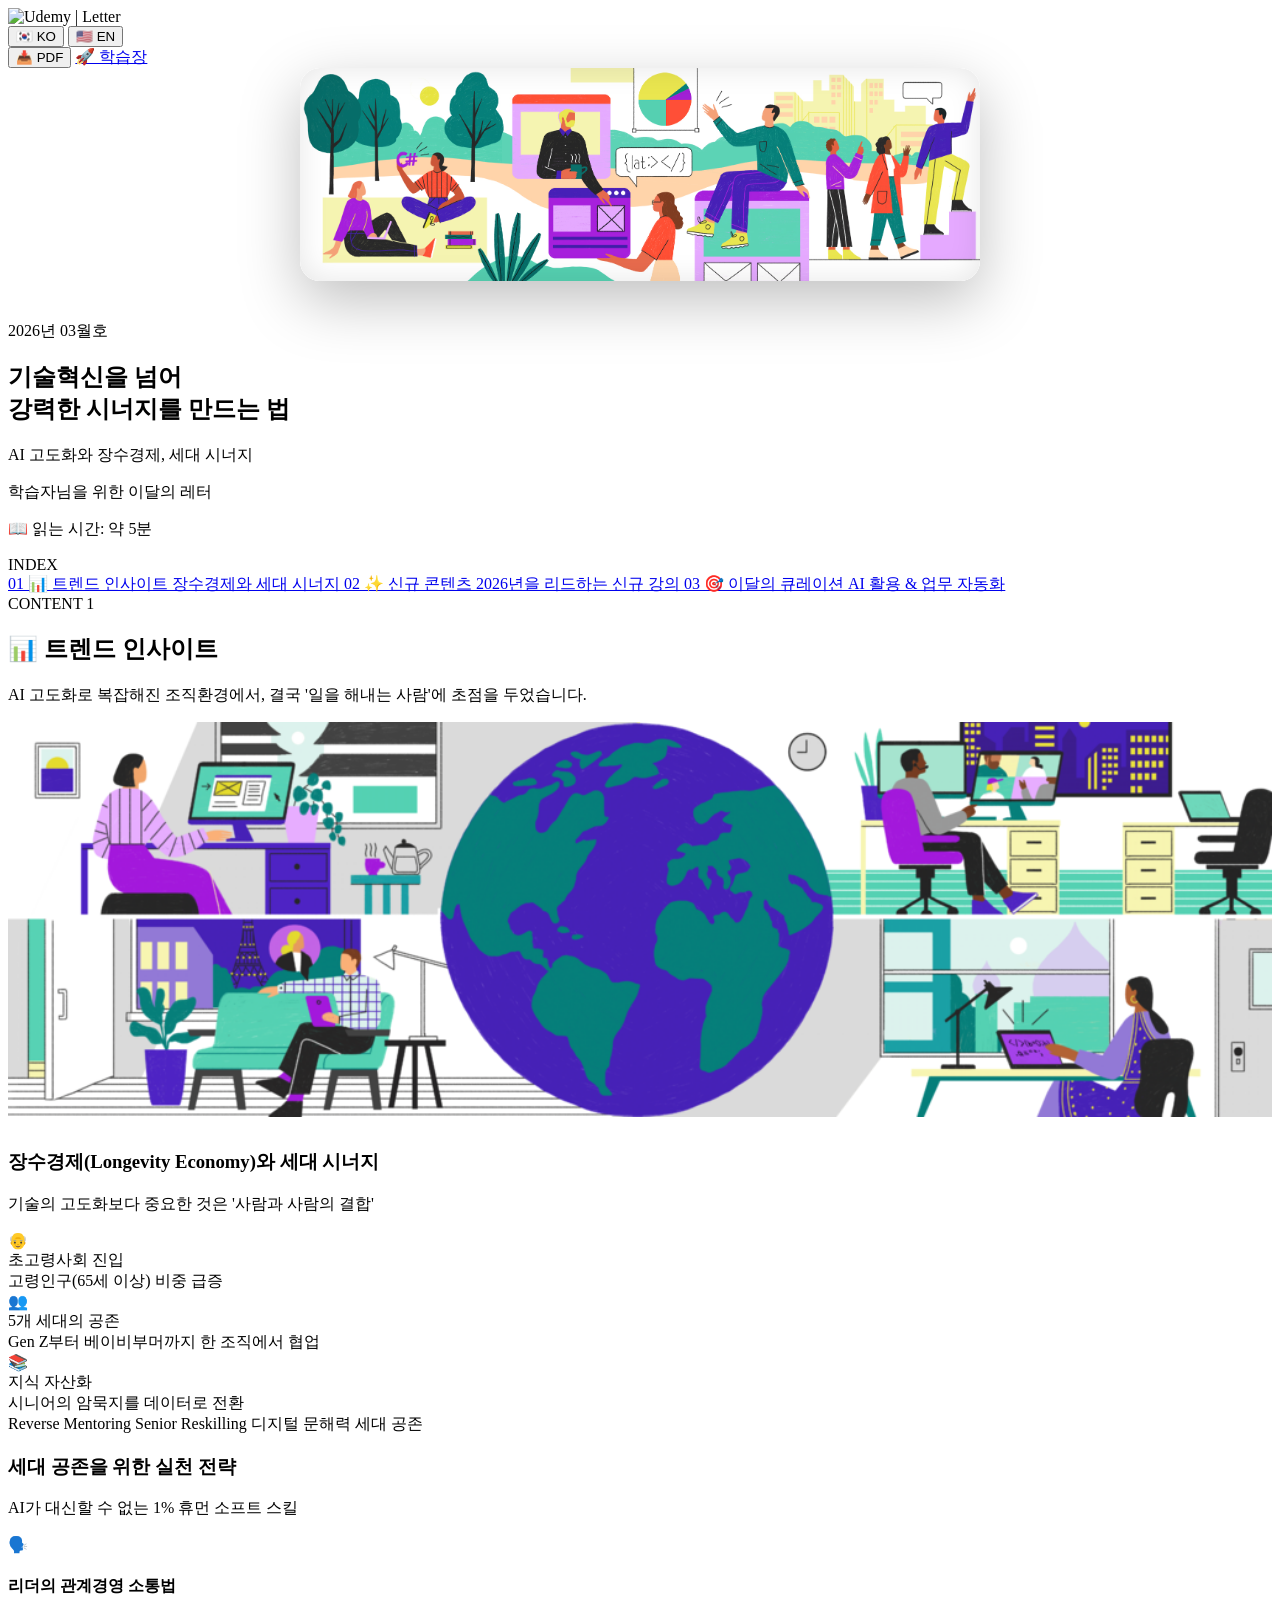
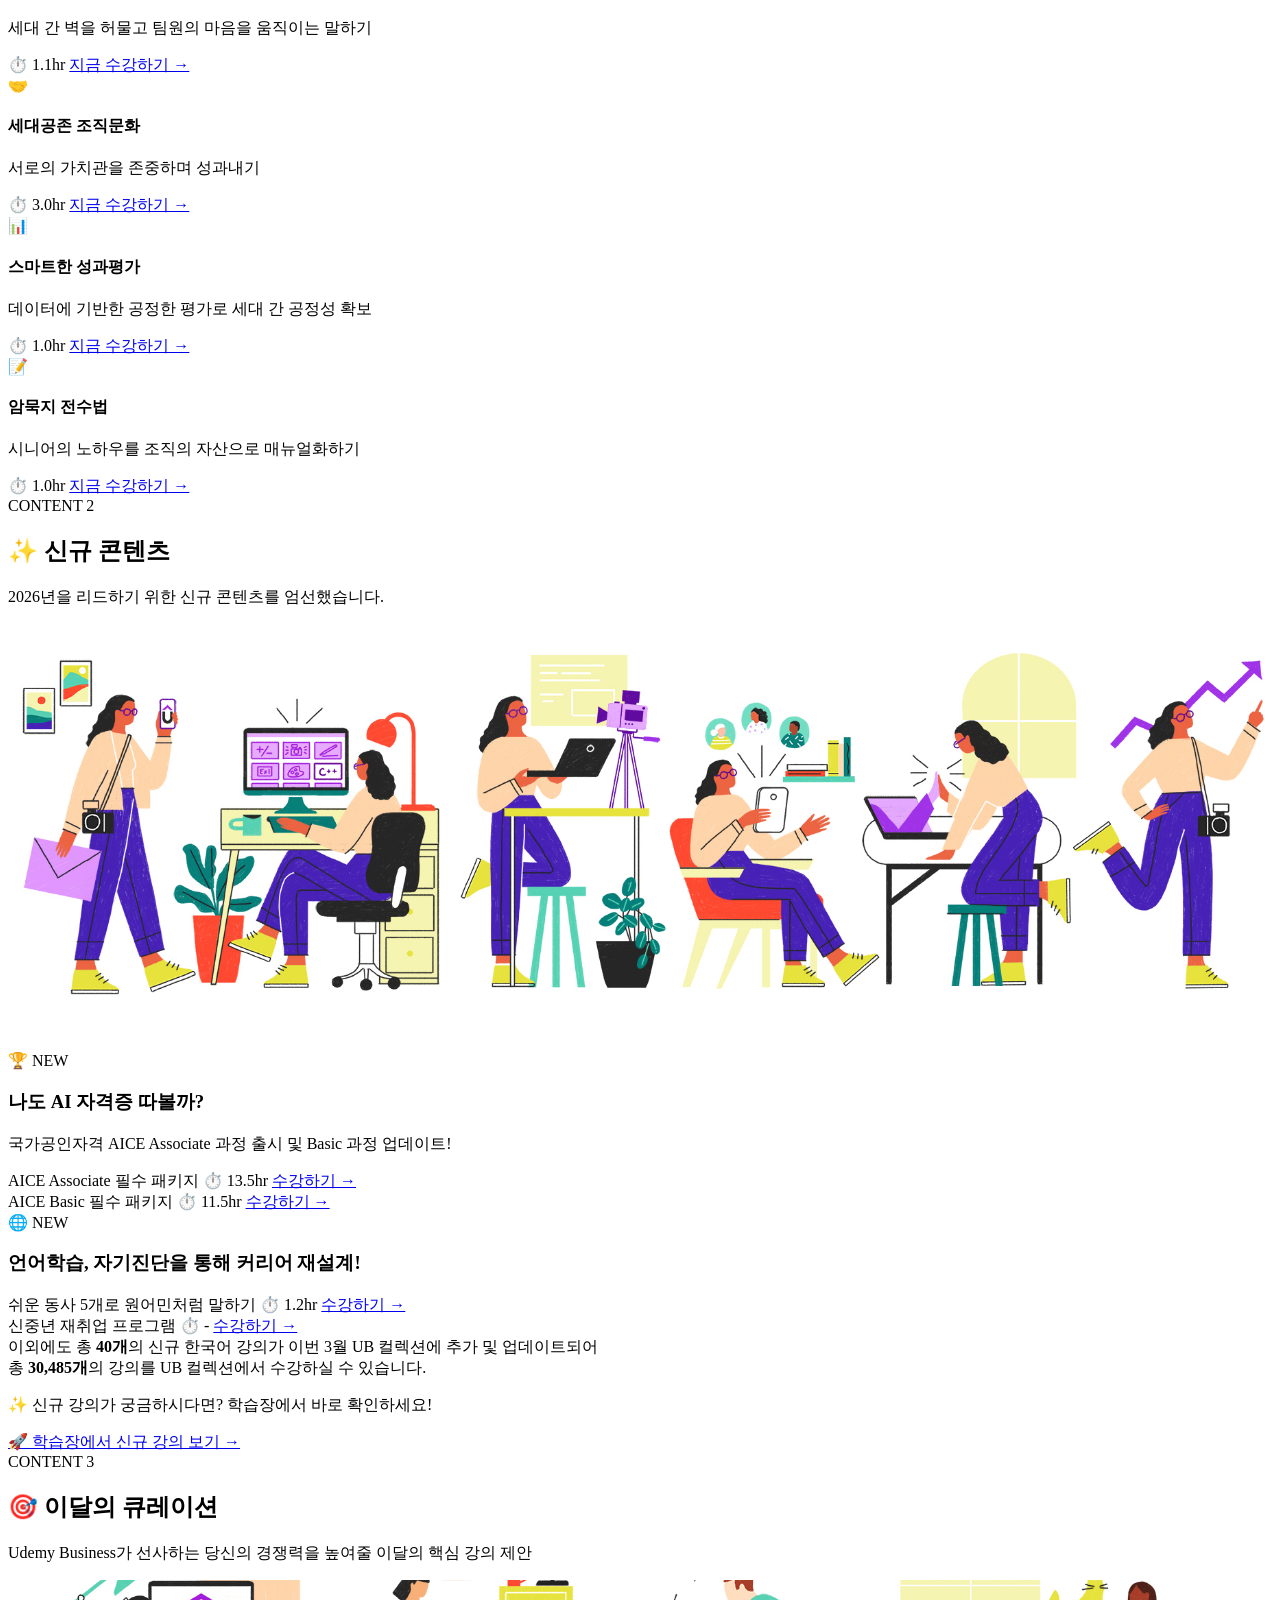
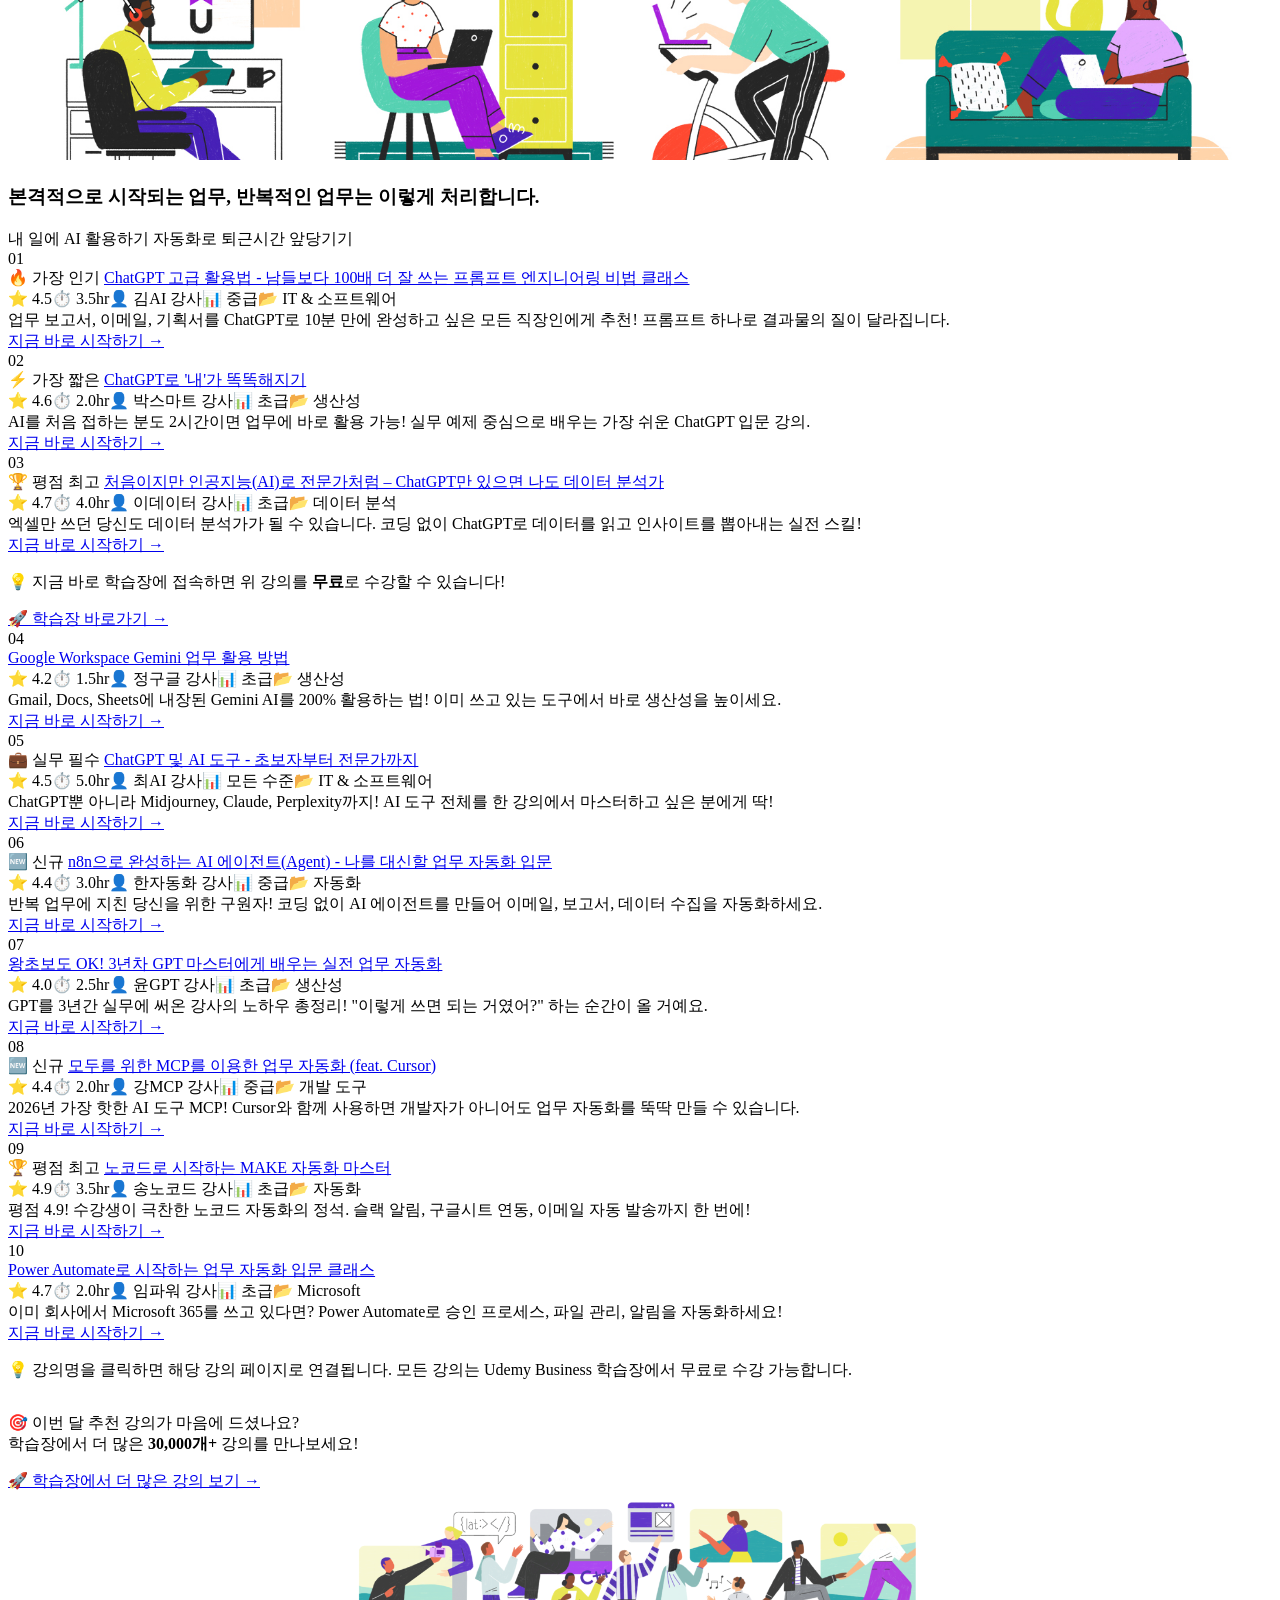
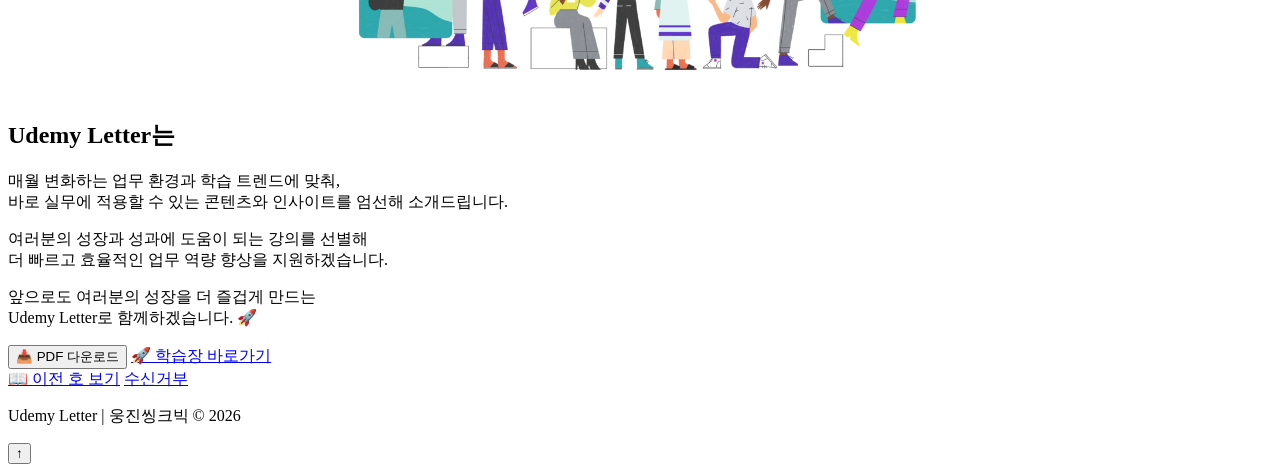
==== commit 285ac05d: "Update index.html" ====
--- a/letter/index.html
+++ b/letter/index.html
@@ -3,13 +3,18 @@
 <head>
 <meta charset="UTF-8">
 <meta name="viewport" content="width=device-width, initial-scale=1.0">
+<meta name="description" content="Udemy Letter 2026년 3월호 — 기술혁신을 넘어 강력한 시너지를 만드는 법">
 <title>Udemy Letter — 2026년 3월호</title>
 <link rel="stylesheet" href="css/letter.css">
-<script src="https://cdnjs.cloudflare.com/ajax/libs/html2pdf.js/0.10.1/html2pdf.bundle.min.js"></script>
+<link rel="icon" href="https://www.udemy.com/staticx/udemy/images/v7/logo-udemy.svg" type="image/svg+xml">
 </head>
 <body>
 
-<header class="letter-header">
+<!-- 스크롤 프로그레스 바 -->
+<div class="scroll-progress" id="scroll-progress"></div>
+
+<!-- ═══ 헤더 ═══ -->
+<header class="letter-header" id="letter-header">
   <div class="header-inner">
     <div class="header-brand">
       <img src="https://www.udemy.com/staticx/udemy/images/v7/logo-udemy.svg" alt="Udemy" class="udemy-logo" />
@@ -21,21 +26,26 @@
         <button class="lang-btn active" data-lang="ko">🇰🇷 KO</button>
         <button class="lang-btn" data-lang="en">🇺🇸 EN</button>
       </div>
-      <button class="btn-letter" id="btn-pdf">📥 PDF</button>
-      <a href="#" class="btn-letter btn-primary" id="btn-campus" data-ko="🚀 학습장 바로가기" data-en="🚀 Go to Learning Hub">🚀 학습장 바로가기</a>
+      <button class="btn-letter" id="btn-pdf" data-ko="📥 PDF" data-en="📥 PDF">📥 PDF</button>
+      <a href="#" class="btn-letter btn-primary" id="btn-campus" data-ko="🚀 학습장" data-en="🚀 Hub">🚀 학습장</a>
     </div>
   </div>
 </header>
 
+<!-- ═══ 메인 콘텐츠 ═══ -->
 <main id="letter-content">
 
   <!-- ═══ 표지 ═══ -->
   <section class="cover-section">
     <div class="cover-inner">
+      <div class="cover-image" id="cover-image">
+        <img src="src/img/Brand_Launch.jpg" alt="Udemy Letter 2026년 3월호" />
+      </div>
       <div class="cover-badge" data-ko="2026년 03월호" data-en="March 2026 Issue">2026년 03월호</div>
       <h1 class="cover-title" data-ko="기술혁신을 넘어<br>강력한 시너지를 만드는 법" data-en="Beyond Tech Innovation:<br>Building Powerful Synergies">기술혁신을 넘어<br>강력한 시너지를 만드는 법</h1>
       <p class="cover-subtitle" data-ko="AI 고도화와 장수경제, 세대 시너지" data-en="Advanced AI, Longevity Economy & Generational Synergy">AI 고도화와 장수경제, 세대 시너지</p>
       <p class="cover-company" id="company-greeting" data-ko="학습자님을 위한 이달의 레터" data-en="This month's letter for learners">학습자님을 위한 이달의 레터</p>
+      <p class="cover-reading-time" data-ko="📖 읽는 시간: 약 5분" data-en="📖 Reading time: ~5 min">📖 읽는 시간: 약 5분</p>
     </div>
   </section>
 
@@ -72,10 +82,14 @@
       <p data-ko="AI 고도화로 복잡해진 조직환경에서, 결국 '일을 해내는 사람'에 초점을 두었습니다." data-en="In an increasingly complex organizational environment driven by advanced AI, we focused on 'the people who get things done.'">AI 고도화로 복잡해진 조직환경에서, 결국 '일을 해내는 사람'에 초점을 두었습니다.</p>
     </div>
 
+    <!-- 트렌드 일러스트 -->
+    <div class="section-illustration">
+      <img src="src/img/Global_Learning.png" alt="글로벌 학습 환경" />
+    </div>
+
     <div class="insight-card">
       <h3 data-ko="장수경제(Longevity Economy)와 세대 시너지" data-en="Longevity Economy & Generational Synergy">장수경제(Longevity Economy)와 세대 시너지</h3>
       <p class="insight-subtitle" data-ko="기술의 고도화보다 중요한 것은 '사람과 사람의 결합'" data-en="More important than technological advancement is 'the connection between people'">기술의 고도화보다 중요한 것은 '사람과 사람의 결합'</p>
-
       <div class="insight-stats">
         <div class="stat-item">
           <div class="stat-icon">👴</div>
@@ -93,7 +107,6 @@
           <div class="stat-desc" data-ko="시니어의 암묵지를 데이터로 전환" data-en="Converting senior tacit knowledge into data">시니어의 암묵지를 데이터로 전환</div>
         </div>
       </div>
-
       <div class="insight-keywords">
         <span class="keyword">Reverse Mentoring</span>
         <span class="keyword">Senior Reskilling</span>
@@ -105,18 +118,17 @@
     <div class="insight-courses">
       <h3 data-ko="세대 공존을 위한 실천 전략" data-en="Practical Strategies for Generational Coexistence">세대 공존을 위한 실천 전략</h3>
       <p class="courses-subtitle" data-ko="AI가 대신할 수 없는 1% 휴먼 소프트 스킬" data-en="The 1% human soft skills AI cannot replace">AI가 대신할 수 없는 1% 휴먼 소프트 스킬</p>
-
       <div class="course-grid-4">
         <div class="course-mini-card">
           <div class="mini-icon">🗣️</div>
-          <h4 data-ko="리더의 관계경영 소통법" data-en="Leadership Communication for Relationship Management">리더의 관계경영 소통법</h4>
-          <p data-ko="세대 간 벽을 허물고 팀원의 마음을 움직이는 말하기" data-en="Breaking generational barriers and inspiring team members through communication">세대 간 벽을 허물고 팀원의 마음을 움직이는 말하기</p>
+          <h4 data-ko="리더의 관계경영 소통법" data-en="Leadership Communication">리더의 관계경영 소통법</h4>
+          <p data-ko="세대 간 벽을 허물고 팀원의 마음을 움직이는 말하기" data-en="Breaking generational barriers through communication">세대 간 벽을 허물고 팀원의 마음을 움직이는 말하기</p>
           <span class="mini-time">⏱️ 1.1hr</span>
           <a href="#" class="mini-link" data-slug="leadership-communication" data-ko="지금 수강하기 →" data-en="Start Now →">지금 수강하기 →</a>
         </div>
         <div class="course-mini-card">
           <div class="mini-icon">🤝</div>
-          <h4 data-ko="세대공존 조직문화" data-en="Multigenerational Organizational Culture">세대공존 조직문화</h4>
+          <h4 data-ko="세대공존 조직문화" data-en="Multigenerational Culture">세대공존 조직문화</h4>
           <p data-ko="서로의 가치관을 존중하며 성과내기" data-en="Achieving results while respecting each other's values">서로의 가치관을 존중하며 성과내기</p>
           <span class="mini-time">⏱️ 3.0hr</span>
           <a href="#" class="mini-link" data-slug="generational-culture" data-ko="지금 수강하기 →" data-en="Start Now →">지금 수강하기 →</a>
@@ -124,13 +136,13 @@
         <div class="course-mini-card">
           <div class="mini-icon">📊</div>
           <h4 data-ko="스마트한 성과평가" data-en="Smart Performance Evaluation">스마트한 성과평가</h4>
-          <p data-ko="데이터에 기반한 공정한 평가로 세대 간 공정성 확보" data-en="Ensuring fairness across generations with data-driven evaluation">데이터에 기반한 공정한 평가로 세대 간 공정성 확보</p>
+          <p data-ko="데이터에 기반한 공정한 평가로 세대 간 공정성 확보" data-en="Ensuring fairness with data-driven evaluation">데이터에 기반한 공정한 평가로 세대 간 공정성 확보</p>
           <span class="mini-time">⏱️ 1.0hr</span>
           <a href="#" class="mini-link" data-slug="smart-evaluation" data-ko="지금 수강하기 →" data-en="Start Now →">지금 수강하기 →</a>
         </div>
         <div class="course-mini-card">
           <div class="mini-icon">📝</div>
-          <h4 data-ko="암묵지 전수법" data-en="Tacit Knowledge Transfer Methods">암묵지 전수법</h4>
+          <h4 data-ko="암묵지 전수법" data-en="Tacit Knowledge Transfer">암묵지 전수법</h4>
           <p data-ko="시니어의 노하우를 조직의 자산으로 매뉴얼화하기" data-en="Documenting senior expertise as organizational assets">시니어의 노하우를 조직의 자산으로 매뉴얼화하기</p>
           <span class="mini-time">⏱️ 1.0hr</span>
           <a href="#" class="mini-link" data-slug="tacit-knowledge" data-ko="지금 수강하기 →" data-en="Start Now →">지금 수강하기 →</a>
@@ -145,6 +157,11 @@
       <div class="section-tag">CONTENT 2</div>
       <h2 data-ko="✨ 신규 콘텐츠" data-en="✨ New Content">✨ 신규 콘텐츠</h2>
       <p data-ko="2026년을 리드하기 위한 신규 콘텐츠를 엄선했습니다." data-en="We've curated new content to lead in 2026.">2026년을 리드하기 위한 신규 콘텐츠를 엄선했습니다.</p>
+    </div>
+
+    <!-- 신규 콘텐츠 일러스트 -->
+    <div class="section-illustration">
+      <img src="src/img/Instructor_Journey.jpg" alt="콘텐츠 제작 여정" />
     </div>
 
     <div class="new-highlight">
@@ -167,7 +184,7 @@
       </div>
       <div class="new-highlight-card">
         <div class="highlight-badge">🌐 NEW</div>
-        <h3 data-ko="언어학습, 자기진단을 통해 커리어 재설계!" data-en="Redesign Your Career Through Language & Self-Assessment!">언어학습, 자기진단을 통해 커리어 재설계!</h3>
+        <h3 data-ko="언어학습, 자기진단을 통해 커리어 재설계!" data-en="Redesign Your Career!">언어학습, 자기진단을 통해 커리어 재설계!</h3>
         <div class="highlight-courses">
           <div class="h-course">
             <span class="h-title" data-ko="쉬운 동사 5개로 원어민처럼 말하기" data-en="Speak Like a Native with 5 Easy Verbs">쉬운 동사 5개로 원어민처럼 말하기</span>
@@ -183,13 +200,11 @@
       </div>
     </div>
 
-    <div class="new-summary" data-ko="이외에도 총 <strong>40개</strong>의 신규 한국어 강의가 이번 3월 UB 컬렉션에 추가 및 업데이트되어<br>총 <strong>30,485개</strong>의 강의를 UB 컬렉션에서 수강하실 수 있습니다." data-en="In addition, a total of <strong>40</strong> new Korean courses have been added and updated to the March UB Collection,<br>bringing the total to <strong>30,485</strong> courses available in the UB Collection.">
-      이외에도 총 <strong>40개</strong>의 신규 한국어 강의가 이번 3월 UB 컬렉션에 추가 및 업데이트되어<br>총 <strong>30,485개</strong>의 강의를 UB 컬렉션에서 수강하실 수 있습니다.
-    </div>
+    <div class="new-summary" data-ko="이외에도 총 <strong>40개</strong>의 신규 한국어 강의가 이번 3월 UB 컬렉션에 추가 및 업데이트되어<br>총 <strong>30,485개</strong>의 강의를 UB 컬렉션에서 수강하실 수 있습니다." data-en="In addition, <strong>40</strong> new Korean courses have been added,<br>bringing the total to <strong>30,485</strong> courses in the UB Collection.">이외에도 총 <strong>40개</strong>의 신규 한국어 강의가 이번 3월 UB 컬렉션에 추가 및 업데이트되어<br>총 <strong>30,485개</strong>의 강의를 UB 컬렉션에서 수강하실 수 있습니다.</div>
 
     <div class="cta-banner">
-      <p data-ko="✨ 신규 강의가 궁금하시다면? 학습장에서 바로 확인하세요!" data-en="✨ Curious about new courses? Check them out on the Learning Hub!">✨ 신규 강의가 궁금하시다면? 학습장에서 바로 확인하세요!</p>
-      <a href="#" class="cta-primary" id="btn-campus-mid1" data-ko="🚀 학습장에서 신규 강의 보기 <span class='cta-arrow'>→</span>" data-en="🚀 View New Courses on Hub <span class='cta-arrow'>→</span>">🚀 학습장에서 신규 강의 보기 <span class="cta-arrow">→</span></a>
+      <p data-ko="✨ 신규 강의가 궁금하시다면? 학습장에서 바로 확인하세요!" data-en="✨ Curious about new courses? Check them out now!">✨ 신규 강의가 궁금하시다면? 학습장에서 바로 확인하세요!</p>
+      <a href="#" class="cta-primary" id="btn-campus-mid1" data-ko="🚀 학습장에서 신규 강의 보기 <span class='cta-arrow'>→</span>" data-en="🚀 View New Courses <span class='cta-arrow'>→</span>">🚀 학습장에서 신규 강의 보기 <span class="cta-arrow">→</span></a>
     </div>
   </section>
 
@@ -198,152 +213,171 @@
     <div class="section-header">
       <div class="section-tag">CONTENT 3</div>
       <h2 data-ko="🎯 이달의 큐레이션" data-en="🎯 Monthly Curation">🎯 이달의 큐레이션</h2>
-      <p data-ko="Udemy Business가 선사하는 당신의 경쟁력을 높여줄 이달의 핵심 강의 제안" data-en="This month's essential course recommendations from Udemy Business to boost your competitiveness">Udemy Business가 선사하는 당신의 경쟁력을 높여줄 이달의 핵심 강의 제안</p>
+      <p data-ko="Udemy Business가 선사하는 당신의 경쟁력을 높여줄 이달의 핵심 강의 제안" data-en="Essential course recommendations to boost your competitiveness">Udemy Business가 선사하는 당신의 경쟁력을 높여줄 이달의 핵심 강의 제안</p>
+    </div>
+
+    <!-- 큐레이션 배너 이미지 -->
+    <div class="curation-banner-image">
+      <img src="src/img/Learning_at_Home.jpg" alt="편안한 학습 환경" />
     </div>
 
     <div class="curation-header">
-      <h3 data-ko="본격적으로 시작되는 업무, 반복적인 업무는 이렇게 처리합니다." data-en="Here's how to handle the repetitive tasks as work kicks into full gear.">본격적으로 시작되는 업무, 반복적인 업무는 이렇게 처리합니다.</h3>
+      <h3 data-ko="본격적으로 시작되는 업무, 반복적인 업무는 이렇게 처리합니다." data-en="Here's how to handle repetitive tasks as work kicks into gear.">본격적으로 시작되는 업무, 반복적인 업무는 이렇게 처리합니다.</h3>
       <div class="curation-tags">
         <span class="curation-tag" data-ko="내 일에 AI 활용하기" data-en="Leverage AI at Work">내 일에 AI 활용하기</span>
-        <span class="curation-tag" data-ko="자동화로 퇴근시간 앞당기기" data-en="Leave Work Earlier with Automation">자동화로 퇴근시간 앞당기기</span>
+        <span class="curation-tag" data-ko="자동화로 퇴근시간 앞당기기" data-en="Leave Earlier with Automation">자동화로 퇴근시간 앞당기기</span>
       </div>
     </div>
 
     <div class="curation-list">
-
+      <!-- 01 -->
       <div class="curation-rich-item">
         <div class="curation-rank">01</div>
         <div class="curation-rich-info">
+          <span class="course-badge badge-popular" data-ko="🔥 가장 인기" data-en="🔥 Most Popular">🔥 가장 인기</span>
           <a href="#" class="curation-rich-title" data-slug="chatgpt-advanced">ChatGPT 고급 활용법 - 남들보다 100배 더 잘 쓰는 프롬프트 엔지니어링 비법 클래스</a>
           <div class="curation-rich-meta">
-            <span>⭐ 4.5</span><span>⏱️ 3.5hr</span><span>👤 김AI 강사</span><span>🇰🇷 한국어</span>
-          </div>
-          <div class="curation-rich-comment" data-ko="업무 보고서, 이메일, 기획서를 ChatGPT로 10분 만에 완성하고 싶은 모든 직장인에게 추천! 프롬프트 하나로 결과물의 질이 달라집니다." data-en="Recommended for all professionals who want to complete reports, emails, and proposals in 10 minutes with ChatGPT! One prompt changes the quality of your output.">업무 보고서, 이메일, 기획서를 ChatGPT로 10분 만에 완성하고 싶은 모든 직장인에게 추천! 프롬프트 하나로 결과물의 질이 달라집니다.</div>
+            <span>⭐ 4.5</span><span>⏱️ 3.5hr</span><span>👤 김AI 강사</span><span>📊 중급</span><span>📂 IT & 소프트웨어</span>
+          </div>
+          <div class="curation-rich-comment" data-ko="업무 보고서, 이메일, 기획서를 ChatGPT로 10분 만에 완성하고 싶은 모든 직장인에게 추천! 프롬프트 하나로 결과물의 질이 달라집니다." data-en="Recommended for all professionals who want to complete reports and proposals in 10 minutes with ChatGPT!">업무 보고서, 이메일, 기획서를 ChatGPT로 10분 만에 완성하고 싶은 모든 직장인에게 추천! 프롬프트 하나로 결과물의 질이 달라집니다.</div>
           <a href="#" class="curation-rich-cta" data-slug="chatgpt-advanced" data-ko="지금 바로 시작하기 →" data-en="Start Now →">지금 바로 시작하기 →</a>
         </div>
       </div>
 
+      <!-- 02 -->
       <div class="curation-rich-item">
         <div class="curation-rank">02</div>
         <div class="curation-rich-info">
+          <span class="course-badge badge-shortest" data-ko="⚡ 가장 짧은" data-en="⚡ Shortest">⚡ 가장 짧은</span>
           <a href="#" class="curation-rich-title" data-slug="chatgpt-smart">ChatGPT로 '내'가 똑똑해지기</a>
           <div class="curation-rich-meta">
-            <span>⭐ 4.6</span><span>⏱️ 2.0hr</span><span>👤 박스마트 강사</span><span>🇰🇷 한국어</span>
-          </div>
-          <div class="curation-rich-comment" data-ko="AI를 처음 접하는 분도 2시간이면 업무에 바로 활용 가능! 실무 예제 중심으로 배우는 가장 쉬운 ChatGPT 입문 강의." data-en="Even AI beginners can apply it to work in just 2 hours! The easiest ChatGPT introductory course focused on practical examples.">AI를 처음 접하는 분도 2시간이면 업무에 바로 활용 가능! 실무 예제 중심으로 배우는 가장 쉬운 ChatGPT 입문 강의.</div>
+            <span>⭐ 4.6</span><span>⏱️ 2.0hr</span><span>👤 박스마트 강사</span><span>📊 초급</span><span>📂 생산성</span>
+          </div>
+          <div class="curation-rich-comment" data-ko="AI를 처음 접하는 분도 2시간이면 업무에 바로 활용 가능! 실무 예제 중심으로 배우는 가장 쉬운 ChatGPT 입문 강의." data-en="Even AI beginners can apply it to work in just 2 hours! The easiest ChatGPT intro course.">AI를 처음 접하는 분도 2시간이면 업무에 바로 활용 가능! 실무 예제 중심으로 배우는 가장 쉬운 ChatGPT 입문 강의.</div>
           <a href="#" class="curation-rich-cta" data-slug="chatgpt-smart" data-ko="지금 바로 시작하기 →" data-en="Start Now →">지금 바로 시작하기 →</a>
         </div>
       </div>
 
+      <!-- 03 -->
       <div class="curation-rich-item">
         <div class="curation-rank">03</div>
         <div class="curation-rich-info">
+          <span class="course-badge badge-top-rated" data-ko="🏆 평점 최고" data-en="🏆 Top Rated">🏆 평점 최고</span>
           <a href="#" class="curation-rich-title" data-slug="chatgpt-data-analyst">처음이지만 인공지능(AI)로 전문가처럼 – ChatGPT만 있으면 나도 데이터 분석가</a>
           <div class="curation-rich-meta">
-            <span>⭐ 4.7</span><span>⏱️ 4.0hr</span><span>👤 이데이터 강사</span><span>🇰🇷 한국어</span>
-          </div>
-          <div class="curation-rich-comment" data-ko="엑셀만 쓰던 당신도 데이터 분석가가 될 수 있습니다. 코딩 없이 ChatGPT로 데이터를 읽고 인사이트를 뽑아내는 실전 스킬!" data-en="Even if you've only used Excel, you can become a data analyst. Practical skills to read data and extract insights with ChatGPT — no coding required!">엑셀만 쓰던 당신도 데이터 분석가가 될 수 있습니다. 코딩 없이 ChatGPT로 데이터를 읽고 인사이트를 뽑아내는 실전 스킬!</div>
+            <span>⭐ 4.7</span><span>⏱️ 4.0hr</span><span>👤 이데이터 강사</span><span>📊 초급</span><span>📂 데이터 분석</span>
+          </div>
+          <div class="curation-rich-comment" data-ko="엑셀만 쓰던 당신도 데이터 분석가가 될 수 있습니다. 코딩 없이 ChatGPT로 데이터를 읽고 인사이트를 뽑아내는 실전 스킬!" data-en="Even Excel-only users can become data analysts. Practical skills to extract insights with ChatGPT!">엑셀만 쓰던 당신도 데이터 분석가가 될 수 있습니다. 코딩 없이 ChatGPT로 데이터를 읽고 인사이트를 뽑아내는 실전 스킬!</div>
           <a href="#" class="curation-rich-cta" data-slug="chatgpt-data-analyst" data-ko="지금 바로 시작하기 →" data-en="Start Now →">지금 바로 시작하기 →</a>
         </div>
       </div>
 
       <!-- 중간 CTA -->
       <div class="cta-banner">
-        <p data-ko="💡 지금 바로 학습장에 접속하면 위 강의를 <strong>무료</strong>로 수강할 수 있습니다!" data-en="💡 Access the Learning Hub now and take the above courses for <strong>free</strong>!">💡 지금 바로 학습장에 접속하면 위 강의를 <strong>무료</strong>로 수강할 수 있습니다!</p>
+        <p data-ko="💡 지금 바로 학습장에 접속하면 위 강의를 <strong>무료</strong>로 수강할 수 있습니다!" data-en="💡 Access the Learning Hub now and take courses for <strong>free</strong>!">💡 지금 바로 학습장에 접속하면 위 강의를 <strong>무료</strong>로 수강할 수 있습니다!</p>
         <a href="#" class="cta-primary" id="btn-campus-mid2" data-ko="🚀 학습장 바로가기 <span class='cta-arrow'>→</span>" data-en="🚀 Go to Learning Hub <span class='cta-arrow'>→</span>">🚀 학습장 바로가기 <span class="cta-arrow">→</span></a>
       </div>
 
+      <!-- 04 -->
       <div class="curation-rich-item">
         <div class="curation-rank">04</div>
         <div class="curation-rich-info">
           <a href="#" class="curation-rich-title" data-slug="google-gemini">Google Workspace Gemini 업무 활용 방법</a>
           <div class="curation-rich-meta">
-            <span>⭐ 4.2</span><span>⏱️ 1.5hr</span><span>👤 정구글 강사</span><span>🇰🇷 한국어</span>
-          </div>
-          <div class="curation-rich-comment" data-ko="Gmail, Docs, Sheets에 내장된 Gemini AI를 200% 활용하는 법! 이미 쓰고 있는 도구에서 바로 생산성을 높이세요." data-en="Learn to leverage Gemini AI built into Gmail, Docs, and Sheets at 200%! Boost productivity with tools you already use.">Gmail, Docs, Sheets에 내장된 Gemini AI를 200% 활용하는 법! 이미 쓰고 있는 도구에서 바로 생산성을 높이세요.</div>
+            <span>⭐ 4.2</span><span>⏱️ 1.5hr</span><span>👤 정구글 강사</span><span>📊 초급</span><span>📂 생산성</span>
+          </div>
+          <div class="curation-rich-comment" data-ko="Gmail, Docs, Sheets에 내장된 Gemini AI를 200% 활용하는 법! 이미 쓰고 있는 도구에서 바로 생산성을 높이세요." data-en="Learn to leverage Gemini AI built into Gmail, Docs, and Sheets!">Gmail, Docs, Sheets에 내장된 Gemini AI를 200% 활용하는 법! 이미 쓰고 있는 도구에서 바로 생산성을 높이세요.</div>
           <a href="#" class="curation-rich-cta" data-slug="google-gemini" data-ko="지금 바로 시작하기 →" data-en="Start Now →">지금 바로 시작하기 →</a>
         </div>
       </div>
 
+      <!-- 05 -->
       <div class="curation-rich-item">
         <div class="curation-rank">05</div>
         <div class="curation-rich-info">
+          <span class="course-badge badge-essential" data-ko="💼 실무 필수" data-en="💼 Essential">💼 실무 필수</span>
           <a href="#" class="curation-rich-title" data-slug="ai-tools-complete">ChatGPT 및 AI 도구 - 초보자부터 전문가까지</a>
           <div class="curation-rich-meta">
-            <span>⭐ 4.5</span><span>⏱️ 5.0hr</span><span>👤 최AI 강사</span><span>🇰🇷 한국어자막</span>
-          </div>
-          <div class="curation-rich-comment" data-ko="ChatGPT뿐 아니라 Midjourney, Claude, Perplexity까지! AI 도구 전체를 한 강의에서 마스터하고 싶은 분에게 딱!" data-en="Not just ChatGPT — Midjourney, Claude, Perplexity and more! Perfect for anyone who wants to master all AI tools in one course!">ChatGPT뿐 아니라 Midjourney, Claude, Perplexity까지! AI 도구 전체를 한 강의에서 마스터하고 싶은 분에게 딱!</div>
+            <span>⭐ 4.5</span><span>⏱️ 5.0hr</span><span>👤 최AI 강사</span><span>📊 모든 수준</span><span>📂 IT & 소프트웨어</span>
+          </div>
+          <div class="curation-rich-comment" data-ko="ChatGPT뿐 아니라 Midjourney, Claude, Perplexity까지! AI 도구 전체를 한 강의에서 마스터하고 싶은 분에게 딱!" data-en="Not just ChatGPT — master all AI tools in one course!">ChatGPT뿐 아니라 Midjourney, Claude, Perplexity까지! AI 도구 전체를 한 강의에서 마스터하고 싶은 분에게 딱!</div>
           <a href="#" class="curation-rich-cta" data-slug="ai-tools-complete" data-ko="지금 바로 시작하기 →" data-en="Start Now →">지금 바로 시작하기 →</a>
         </div>
       </div>
 
+      <!-- 06 -->
       <div class="curation-rich-item">
         <div class="curation-rank">06</div>
         <div class="curation-rich-info">
+          <span class="course-badge badge-new" data-ko="🆕 신규" data-en="🆕 New">🆕 신규</span>
           <a href="#" class="curation-rich-title" data-slug="n8n-ai-agent">n8n으로 완성하는 AI 에이전트(Agent) - 나를 대신할 업무 자동화 입문</a>
           <div class="curation-rich-meta">
-            <span>⭐ 4.4</span><span>⏱️ 3.0hr</span><span>👤 한자동화 강사</span><span>🇰🇷 한국어</span>
-          </div>
-          <div class="curation-rich-comment" data-ko="반복 업무에 지친 당신을 위한 구원자! 코딩 없이 AI 에이전트를 만들어 이메일, 보고서, 데이터 수집을 자동화하세요." data-en="A lifesaver for those tired of repetitive tasks! Build AI agents without coding to automate emails, reports, and data collection.">반복 업무에 지친 당신을 위한 구원자! 코딩 없이 AI 에이전트를 만들어 이메일, 보고서, 데이터 수집을 자동화하세요.</div>
+            <span>⭐ 4.4</span><span>⏱️ 3.0hr</span><span>👤 한자동화 강사</span><span>📊 중급</span><span>📂 자동화</span>
+          </div>
+          <div class="curation-rich-comment" data-ko="반복 업무에 지친 당신을 위한 구원자! 코딩 없이 AI 에이전트를 만들어 이메일, 보고서, 데이터 수집을 자동화하세요." data-en="A lifesaver for those tired of repetitive tasks! Build AI agents without coding.">반복 업무에 지친 당신을 위한 구원자! 코딩 없이 AI 에이전트를 만들어 이메일, 보고서, 데이터 수집을 자동화하세요.</div>
           <a href="#" class="curation-rich-cta" data-slug="n8n-ai-agent" data-ko="지금 바로 시작하기 →" data-en="Start Now →">지금 바로 시작하기 →</a>
         </div>
       </div>
 
+      <!-- 07 -->
       <div class="curation-rich-item">
         <div class="curation-rank">07</div>
         <div class="curation-rich-info">
           <a href="#" class="curation-rich-title" data-slug="gpt-master-automation">왕초보도 OK! 3년차 GPT 마스터에게 배우는 실전 업무 자동화</a>
           <div class="curation-rich-meta">
-            <span>⭐ 4.0</span><span>⏱️ 2.5hr</span><span>👤 윤GPT 강사</span><span>🇰🇷 한국어</span>
-          </div>
-          <div class="curation-rich-comment" data-ko="GPT를 3년간 실무에 써온 강사의 노하우 총정리! '이렇게 쓰면 되는 거였어?' 하는 순간이 올 거예요." data-en="A complete summary of know-how from an instructor who's used GPT in practice for 3 years! You'll have that 'So this is how it's done!' moment.">GPT를 3년간 실무에 써온 강사의 노하우 총정리! "이렇게 쓰면 되는 거였어?" 하는 순간이 올 거예요.</div>
+            <span>⭐ 4.0</span><span>⏱️ 2.5hr</span><span>👤 윤GPT 강사</span><span>📊 초급</span><span>📂 생산성</span>
+          </div>
+          <div class="curation-rich-comment" data-ko="GPT를 3년간 실무에 써온 강사의 노하우 총정리! '이렇게 쓰면 되는 거였어?' 하는 순간이 올 거예요." data-en="Complete know-how from an instructor who's used GPT for 3 years!">GPT를 3년간 실무에 써온 강사의 노하우 총정리! "이렇게 쓰면 되는 거였어?" 하는 순간이 올 거예요.</div>
           <a href="#" class="curation-rich-cta" data-slug="gpt-master-automation" data-ko="지금 바로 시작하기 →" data-en="Start Now →">지금 바로 시작하기 →</a>
         </div>
       </div>
 
+      <!-- 08 -->
       <div class="curation-rich-item">
         <div class="curation-rank">08</div>
         <div class="curation-rich-info">
-          <a href="#" class="curation-rich-title" data-slug="mcp-automation-cursor">모두를 위한 MCP를 이용한 업무 자동화 - 다양한 사례로 배우는 MCP 활용 (feat. Cursor)</a>
-          <div class="curation-rich-meta">
-            <span>⭐ 4.4</span><span>⏱️ 2.0hr</span><span>👤 강MCP 강사</span><span>🇰🇷 한국어</span>
-          </div>
-          <div class="curation-rich-comment" data-ko="2026년 가장 핫한 AI 도구 MCP! Cursor와 함께 사용하면 개발자가 아니어도 업무 자동화를 뚝딱 만들 수 있습니다." data-en="MCP — the hottest AI tool of 2026! Combined with Cursor, even non-developers can build work automation in no time.">2026년 가장 핫한 AI 도구 MCP! Cursor와 함께 사용하면 개발자가 아니어도 업무 자동화를 뚝딱 만들 수 있습니다.</div>
+          <span class="course-badge badge-new" data-ko="🆕 신규" data-en="🆕 New">🆕 신규</span>
+          <a href="#" class="curation-rich-title" data-slug="mcp-automation-cursor">모두를 위한 MCP를 이용한 업무 자동화 (feat. Cursor)</a>
+          <div class="curation-rich-meta">
+            <span>⭐ 4.4</span><span>⏱️ 2.0hr</span><span>👤 강MCP 강사</span><span>📊 중급</span><span>📂 개발 도구</span>
+          </div>
+          <div class="curation-rich-comment" data-ko="2026년 가장 핫한 AI 도구 MCP! Cursor와 함께 사용하면 개발자가 아니어도 업무 자동화를 뚝딱 만들 수 있습니다." data-en="MCP — the hottest AI tool of 2026! Even non-developers can build automation.">2026년 가장 핫한 AI 도구 MCP! Cursor와 함께 사용하면 개발자가 아니어도 업무 자동화를 뚝딱 만들 수 있습니다.</div>
           <a href="#" class="curation-rich-cta" data-slug="mcp-automation-cursor" data-ko="지금 바로 시작하기 →" data-en="Start Now →">지금 바로 시작하기 →</a>
         </div>
       </div>
 
+      <!-- 09 -->
       <div class="curation-rich-item">
         <div class="curation-rank">09</div>
         <div class="curation-rich-info">
+          <span class="course-badge badge-top-rated" data-ko="🏆 평점 최고" data-en="🏆 Top Rated">🏆 평점 최고</span>
           <a href="#" class="curation-rich-title" data-slug="make-nocode-automation">노코드로 시작하는 MAKE 자동화 마스터</a>
           <div class="curation-rich-meta">
-            <span>⭐ 4.9</span><span>⏱️ 3.5hr</span><span>👤 송노코드 강사</span><span>🇰🇷 한국어</span>
-          </div>
-          <div class="curation-rich-comment" data-ko="평점 4.9! 수강생이 극찬한 노코드 자동화의 정석. 슬랙 알림, 구글시트 연동, 이메일 자동 발송까지 한 번에!" data-en="Rated 4.9! The gold standard of no-code automation, praised by students. Slack notifications, Google Sheets integration, and auto-emails — all in one!">평점 4.9! 수강생이 극찬한 노코드 자동화의 정석. 슬랙 알림, 구글시트 연동, 이메일 자동 발송까지 한 번에!</div>
+            <span>⭐ 4.9</span><span>⏱️ 3.5hr</span><span>👤 송노코드 강사</span><span>📊 초급</span><span>📂 자동화</span>
+          </div>
+          <div class="curation-rich-comment" data-ko="평점 4.9! 수강생이 극찬한 노코드 자동화의 정석. 슬랙 알림, 구글시트 연동, 이메일 자동 발송까지 한 번에!" data-en="Rated 4.9! The gold standard of no-code automation.">평점 4.9! 수강생이 극찬한 노코드 자동화의 정석. 슬랙 알림, 구글시트 연동, 이메일 자동 발송까지 한 번에!</div>
           <a href="#" class="curation-rich-cta" data-slug="make-nocode-automation" data-ko="지금 바로 시작하기 →" data-en="Start Now →">지금 바로 시작하기 →</a>
         </div>
       </div>
 
+      <!-- 10 -->
       <div class="curation-rich-item">
         <div class="curation-rank">10</div>
         <div class="curation-rich-info">
           <a href="#" class="curation-rich-title" data-slug="power-automate-intro">Power Automate로 시작하는 업무 자동화 입문 클래스</a>
           <div class="curation-rich-meta">
-            <span>⭐ 4.7</span><span>⏱️ 2.0hr</span><span>👤 임파워 강사</span><span>🇰🇷 한국어</span>
-          </div>
-          <div class="curation-rich-comment" data-ko="이미 회사에서 Microsoft 365를 쓰고 있다면? Power Automate로 승인 프로세스, 파일 관리, 알림을 자동화하세요!" data-en="Already using Microsoft 365 at work? Automate approval processes, file management, and notifications with Power Automate!">이미 회사에서 Microsoft 365를 쓰고 있다면? Power Automate로 승인 프로세스, 파일 관리, 알림을 자동화하세요!</div>
+            <span>⭐ 4.7</span><span>⏱️ 2.0hr</span><span>👤 임파워 강사</span><span>📊 초급</span><span>📂 Microsoft</span>
+          </div>
+          <div class="curation-rich-comment" data-ko="이미 회사에서 Microsoft 365를 쓰고 있다면? Power Automate로 승인 프로세스, 파일 관리, 알림을 자동화하세요!" data-en="Already using Microsoft 365? Automate approvals, files, and notifications!">이미 회사에서 Microsoft 365를 쓰고 있다면? Power Automate로 승인 프로세스, 파일 관리, 알림을 자동화하세요!</div>
           <a href="#" class="curation-rich-cta" data-slug="power-automate-intro" data-ko="지금 바로 시작하기 →" data-en="Start Now →">지금 바로 시작하기 →</a>
         </div>
       </div>
-
-    </div>
-
-    <p class="curation-note" data-ko="💡 강의명을 클릭하면 해당 강의 페이지로 연결됩니다. 모든 강의는 Udemy Business 학습장에서 무료로 수강 가능합니다." data-en="💡 Click on a course title to go to the course page. All courses are available for free on the Udemy Business Learning Hub.">💡 강의명을 클릭하면 해당 강의 페이지로 연결됩니다. 모든 강의는 Udemy Business 학습장에서 무료로 수강 가능합니다.</p>
-
-    <!-- 하단 CTA -->
+    </div>
+
+    <p class="curation-note" data-ko="💡 강의명을 클릭하면 해당 강의 페이지로 연결됩니다. 모든 강의는 Udemy Business 학습장에서 무료로 수강 가능합니다." data-en="💡 Click a course title to visit the course page. All courses are free on the Udemy Business Learning Hub.">💡 강의명을 클릭하면 해당 강의 페이지로 연결됩니다. 모든 강의는 Udemy Business 학습장에서 무료로 수강 가능합니다.</p>
+
     <div class="cta-banner" style="margin-top: 2rem;">
-      <p data-ko="🎯 이번 달 추천 강의가 마음에 드셨나요?<br>학습장에서 더 많은 <strong>30,000개+</strong> 강의를 만나보세요!" data-en="🎯 Did you enjoy this month's recommendations?<br>Discover <strong>30,000+</strong> more courses on the Learning Hub!">🎯 이번 달 추천 강의가 마음에 드셨나요?<br>학습장에서 더 많은 <strong>30,000개+</strong> 강의를 만나보세요!</p>
+      <p data-ko="🎯 이번 달 추천 강의가 마음에 드셨나요?<br>학습장에서 더 많은 <strong>30,000개+</strong> 강의를 만나보세요!" data-en="🎯 Enjoyed this month's picks?<br>Discover <strong>30,000+</strong> more courses!">🎯 이번 달 추천 강의가 마음에 드셨나요?<br>학습장에서 더 많은 <strong>30,000개+</strong> 강의를 만나보세요!</p>
       <a href="#" class="cta-primary" id="btn-campus-bottom2" data-ko="🚀 학습장에서 더 많은 강의 보기 <span class='cta-arrow'>→</span>" data-en="🚀 Explore More Courses <span class='cta-arrow'>→</span>">🚀 학습장에서 더 많은 강의 보기 <span class="cta-arrow">→</span></a>
     </div>
   </section>
@@ -351,9 +385,14 @@
   <!-- ═══ 마무리 ═══ -->
   <section class="closing-section">
     <div class="closing-inner">
+      <!-- 마무리 일러스트 -->
+      <div class="closing-illustration">
+        <img src="src/img/Brand_Launch_2.png" alt="함께 성장하는 학습 커뮤니티" />
+      </div>
+
       <h2 data-ko="Udemy Letter는" data-en="Udemy Letter">Udemy Letter는</h2>
-      <p data-ko="매월 변화하는 업무 환경과 학습 트렌드에 맞춰,<br>바로 실무에 적용할 수 있는 콘텐츠와 인사이트를 엄선해 소개드립니다." data-en="Each month, we curate content and insights aligned with evolving work environments and learning trends<br>that you can immediately apply to your work.">매월 변화하는 업무 환경과 학습 트렌드에 맞춰,<br>바로 실무에 적용할 수 있는 콘텐츠와 인사이트를 엄선해 소개드립니다.</p>
-      <p data-ko="여러분의 성장과 성과에 도움이 되는 강의를 선별해<br>더 빠르고 효율적인 업무 역량 향상을 지원하겠습니다." data-en="We select courses that contribute to your growth and performance,<br>supporting faster and more efficient skill development.">여러분의 성장과 성과에 도움이 되는 강의를 선별해<br>더 빠르고 효율적인 업무 역량 향상을 지원하겠습니다.</p>
+      <p data-ko="매월 변화하는 업무 환경과 학습 트렌드에 맞춰,<br>바로 실무에 적용할 수 있는 콘텐츠와 인사이트를 엄선해 소개드립니다." data-en="Each month, we curate content and insights aligned with evolving work environments<br>that you can immediately apply to your work.">매월 변화하는 업무 환경과 학습 트렌드에 맞춰,<br>바로 실무에 적용할 수 있는 콘텐츠와 인사이트를 엄선해 소개드립니다.</p>
+      <p data-ko="여러분의 성장과 성과에 도움이 되는 강의를 선별해<br>더 빠르고 효율적인 업무 역량 향상을 지원하겠습니다." data-en="We select courses that contribute to your growth,<br>supporting faster and more efficient skill development.">여러분의 성장과 성과에 도움이 되는 강의를 선별해<br>더 빠르고 효율적인 업무 역량 향상을 지원하겠습니다.</p>
       <p class="closing-highlight" data-ko="앞으로도 여러분의 성장을 더 즐겁게 만드는<br>Udemy Letter로 함께하겠습니다. 🚀" data-en="We'll continue to make your growth more enjoyable<br>with Udemy Letter. 🚀">앞으로도 여러분의 성장을 더 즐겁게 만드는<br>Udemy Letter로 함께하겠습니다. 🚀</p>
     </div>
   </section>
@@ -368,13 +407,16 @@
       <a href="#" class="btn-letter btn-primary" id="btn-campus-bottom" data-ko="🚀 학습장 바로가기" data-en="🚀 Go to Learning Hub">🚀 학습장 바로가기</a>
     </div>
     <div class="footer-links">
-      <a href="#" class="footer-link" data-ko="📖 이전 호 보기" data-en="📖 View Previous Issues">📖 이전 호 보기</a>
+      <a href="#" class="footer-link" data-ko="📖 이전 호 보기" data-en="📖 Previous Issues">📖 이전 호 보기</a>
       <a href="#" class="footer-link" id="btn-unsubscribe" data-ko="수신거부" data-en="Unsubscribe">수신거부</a>
     </div>
     <p class="footer-copyright">Udemy Letter | 웅진씽크빅 © 2026</p>
   </div>
 </footer>
 
+<!-- 맨 위로 버튼 -->
+<button class="scroll-to-top" id="scroll-to-top" aria-label="맨 위로">↑</button>
+
 <script src="js/letter.js"></script>
 </body>
 </html>
--- a/letter/css/letter.css
+++ b/letter/css/letter.css
@@ -1,942 +1,104 @@
-/* ═══════════════════════════════════════════════════════════
-   Udemy Letter — 2026 Premium Design
-   ═══════════════════════════════════════════════════════════ */
-@import url('https://fonts.googleapis.com/css2?family=Noto+Sans+KR:wght@300;400;500;700;900&family=Inter:wght@300;400;500;600;700;800;900&display=swap');
-
-:root {
-  --bg: #faf9fe;
-  --bg-white: #ffffff;
-  --bg-warm: #f5f3ff;
-  --bg-glass: rgba(255,255,255,0.7);
-  --text: #1a1a2e;
-  --text-secondary: #4a4a6a;
-  --text-muted: #9090aa;
-  --accent: #7c6cf0;
-  --accent-light: #a78bfa;
-  --accent-dark: #5b4cc4;
-  --accent-pink: #ec4899;
-  --accent-orange: #f97316;
-  --gradient-main: linear-gradient(135deg, #7c6cf0 0%, #a78bfa 40%, #c084fc 70%, #ec4899 100%);
-  --gradient-warm: linear-gradient(135deg, #7c6cf0 0%, #a78bfa 50%, #f97316 100%);
-  --gradient-soft: linear-gradient(180deg, #f5f3ff 0%, #faf9fe 100%);
-  --gradient-card: linear-gradient(135deg, rgba(124,108,240,0.05) 0%, rgba(236,72,153,0.03) 100%);
-  --success: #10b981;
-  --border: rgba(124,108,240,0.12);
-  --border-light: rgba(124,108,240,0.06);
-  --radius: 20px;
-  --radius-sm: 12px;
-  --radius-xs: 8px;
-  --shadow-sm: 0 2px 8px rgba(124,108,240,0.06);
-  --shadow: 0 4px 20px rgba(124,108,240,0.08);
-  --shadow-lg: 0 12px 40px rgba(124,108,240,0.12);
-  --shadow-glow: 0 0 30px rgba(124,108,240,0.15);
-  --max-width: 780px;
-  --font: 'Noto Sans KR', 'Inter', -apple-system, sans-serif;
-  --font-en: 'Inter', -apple-system, sans-serif;
-}
-
-* { margin: 0; padding: 0; box-sizing: border-box; }
-html { scroll-behavior: smooth; }
-body {
-  font-family: var(--font);
-  background: var(--bg);
-  color: var(--text);
-  line-height: 1.75;
-  -webkit-font-smoothing: antialiased;
-}
-
-/* 미세 노이즈 텍스처 */
-body::before {
-  content: '';
-  position: fixed;
-  top: 0; left: 0; width: 100%; height: 100%;
-  background-image: url("data:image/svg+xml,%3Csvg viewBox='0 0 256 256' xmlns='http://www.w3.org/2000/svg'%3E%3Cfilter id='noise'%3E%3CfeTurbulence type='fractalNoise' baseFrequency='0.9' numOctaves='4' stitchTiles='stitch'/%3E%3C/filter%3E%3Crect width='100%25' height='100%25' filter='url(%23noise)' opacity='0.015'/%3E%3C/svg%3E");
-  pointer-events: none;
-  z-index: 0;
-}
-body > * { position: relative; z-index: 1; }
-
-/* 스크롤 애니메이션 */
-@keyframes fadeInUp {
-  from { opacity: 0; transform: translateY(30px); }
-  to { opacity: 1; transform: translateY(0); }
-}
-@keyframes fadeIn {
-  from { opacity: 0; }
-  to { opacity: 1; }
-}
-@keyframes slideInLeft {
-  from { opacity: 0; transform: translateX(-20px); }
-  to { opacity: 1; transform: translateX(0); }
-}
-@keyframes float {
-  0%,100% { transform: translateY(0); }
-  50% { transform: translateY(-8px); }
-}
-@keyframes shimmer {
-  0% { background-position: -200% center; }
-  100% { background-position: 200% center; }
-}
-
-/* ═══ 헤더 ═══ */
-.letter-header {
-  position: sticky;
-  top: 0;
-  z-index: 100;
-  background: rgba(250,249,254,0.85);
-  backdrop-filter: blur(20px) saturate(180%);
-  -webkit-backdrop-filter: blur(20px) saturate(180%);
-  border-bottom: 1px solid var(--border-light);
-  padding: 0.7rem 0;
-}
-.header-inner {
-  max-width: var(--max-width);
-  margin: 0 auto;
-  padding: 0 2rem;
-  display: flex;
-  justify-content: space-between;
-  align-items: center;
-}
-.header-brand {
-  display: flex;
-  align-items: center;
-  gap: 0.6rem;
-}
-.udemy-logo { height: 26px; opacity: 0.9; }
-.header-divider { color: var(--border); font-size: 1.2rem; }
-.header-title {
-  font-family: var(--font-en);
-  font-size: 1rem;
-  font-weight: 700;
-  background: var(--gradient-main);
-  -webkit-background-clip: text;
-  -webkit-text-fill-color: transparent;
-  letter-spacing: -0.02em;
-}
-.header-actions { display: flex; gap: 0.5rem; }
-.btn-letter {
-  padding: 0.5rem 1.1rem;
-  border: 1px solid var(--border);
-  background: var(--bg-glass);
-  backdrop-filter: blur(8px);
-  color: var(--text-secondary);
-  border-radius: 25px;
-  cursor: pointer;
-  font-size: 0.8rem;
-  font-weight: 500;
-  transition: all 0.3s cubic-bezier(0.4, 0, 0.2, 1);
-  text-decoration: none;
-  display: inline-flex;
-  align-items: center;
-  gap: 0.3rem;
-}
-.btn-letter:hover {
-  border-color: var(--accent);
-  color: var(--accent);
-  box-shadow: var(--shadow-sm);
-  transform: translateY(-1px);
-}
-.btn-letter.btn-primary {
-  background: var(--gradient-main);
-  color: white;
-  border: none;
-  font-weight: 600;
-}
-.btn-letter.btn-primary:hover {
-  box-shadow: var(--shadow-glow);
-  transform: translateY(-2px);
-}
-
-/* ═══ 표지 ═══ */
-.cover-section {
-  background: var(--gradient-main);
-  color: white;
-  padding: 5rem 2rem 4rem;
-  text-align: center;
-  position: relative;
+/* ═══ 섹션 일러스트 이미지 ═══ */
+.section-illustration {
+  width: 100%;
+  border-radius: var(--radius);
   overflow: hidden;
-}
-.cover-section::before {
-  content: '';
-  position: absolute;
-  top: -50%; left: -50%;
-  width: 200%; height: 200%;
-  background: radial-gradient(circle at 30% 40%, rgba(255,255,255,0.1) 0%, transparent 50%),
-              radial-gradient(circle at 70% 60%, rgba(255,255,255,0.08) 0%, transparent 40%);
-  animation: float 20s ease-in-out infinite;
-}
-.cover-section::after {
-  content: '';
-  position: absolute;
-  bottom: 0; left: 0; right: 0;
-  height: 120px;
-  background: linear-gradient(to top, var(--bg), transparent);
-}
-.cover-inner {
-  max-width: var(--max-width);
-  margin: 0 auto;
-  position: relative;
-  z-index: 1;
-  animation: fadeInUp 0.8s ease;
-}
-.cover-badge {
-  display: inline-block;
-  padding: 0.4rem 1.5rem;
-  background: rgba(255,255,255,0.15);
-  border: 1px solid rgba(255,255,255,0.2);
-  border-radius: 25px;
-  font-size: 0.82rem;
-  font-weight: 600;
-  margin-bottom: 2rem;
-  backdrop-filter: blur(8px);
-  letter-spacing: 0.05em;
-}
-.cover-title {
-  font-size: 2.8rem;
-  font-weight: 900;
-  line-height: 1.25;
-  margin-bottom: 1rem;
-  letter-spacing: -0.03em;
-}
-.cover-subtitle {
-  font-size: 1.15rem;
-  opacity: 0.85;
-  font-weight: 300;
-  margin-bottom: 1.5rem;
-}
-.cover-company {
-  font-size: 0.95rem;
-  opacity: 0.7;
-  font-weight: 400;
-}
-
-/* ═══ INDEX ═══ */
-.index-section {
-  max-width: var(--max-width);
-  margin: -2rem auto 3rem;
-  padding: 0 2rem;
-  position: relative;
-  z-index: 2;
-}
-.section-label {
-  font-family: var(--font-en);
-  font-size: 0.72rem;
-  font-weight: 700;
-  color: var(--accent);
-  letter-spacing: 0.15em;
-  text-transform: uppercase;
-  margin-bottom: 1rem;
-}
-.index-grid {
-  display: grid;
-  grid-template-columns: repeat(3, 1fr);
-  gap: 1rem;
-}
-.index-card {
-  display: flex;
-  flex-direction: column;
-  align-items: center;
-  gap: 0.6rem;
-  padding: 1.8rem 1.2rem;
-  background: var(--bg-white);
-  border: 1px solid var(--border);
-  border-radius: var(--radius);
-  text-decoration: none;
-  color: var(--text);
-  transition: all 0.3s cubic-bezier(0.4, 0, 0.2, 1);
-  text-align: center;
-  box-shadow: var(--shadow-sm);
-}
-.index-card:hover {
-  border-color: var(--accent-light);
-  box-shadow: var(--shadow-lg);
-  transform: translateY(-4px);
-}
-.index-num {
-  font-family: var(--font-en);
-  font-size: 0.65rem;
-  font-weight: 700;
-  color: var(--accent);
-  letter-spacing: 0.15em;
-}
-.index-icon { font-size: 2.2rem; }
-.index-title { font-size: 0.92rem; font-weight: 700; }
-.index-desc { font-size: 0.78rem; color: var(--text-muted); line-height: 1.5; }
-
-/* ═══ 콘텐츠 섹션 ═══ */
-.content-section {
-  max-width: var(--max-width);
-  margin: 4rem auto;
-  padding: 0 2rem;
-}
-.section-header {
-  margin-bottom: 2.5rem;
-}
-.section-tag {
-  display: inline-block;
-  padding: 0.3rem 0.9rem;
-  background: var(--gradient-card);
-  border: 1px solid var(--border);
-  color: var(--accent);
-  border-radius: 20px;
-  font-family: var(--font-en);
-  font-size: 0.68rem;
-  font-weight: 700;
-  letter-spacing: 0.1em;
-  text-transform: uppercase;
-  margin-bottom: 0.8rem;
-}
-.section-header h2 {
-  font-size: 1.6rem;
-  font-weight: 800;
-  margin-bottom: 0.4rem;
-  letter-spacing: -0.02em;
-}
-.section-header p {
-  color: var(--text-secondary);
-  font-size: 0.92rem;
-  font-weight: 400;
-}
-
-/* ═══ 인사이트 카드 ═══ */
-.insight-card {
-  background: var(--bg-white);
-  border: 1px solid var(--border);
-  border-radius: var(--radius);
-  padding: 2.5rem;
   margin-bottom: 2rem;
   box-shadow: var(--shadow);
   position: relative;
-  overflow: hidden;
+  transition: all 0.4s var(--transition);
 }
-.insight-card::before {
-  content: '';
-  position: absolute;
-  top: 0; left: 0; right: 0;
-  height: 4px;
-  background: var(--gradient-main);
-}
-.insight-card h3 {
-  font-size: 1.25rem;
-  font-weight: 800;
-  margin-bottom: 0.3rem;
-  letter-spacing: -0.01em;
-}
-.insight-subtitle {
-  color: var(--text-secondary);
-  font-size: 0.9rem;
-  margin-bottom: 2rem;
-  font-weight: 400;
-}
-.insight-stats {
-  display: grid;
-  grid-template-columns: repeat(3, 1fr);
-  gap: 1rem;
-  margin-bottom: 2rem;
-}
-.stat-item {
-  text-align: center;
-  padding: 1.5rem 1rem;
-  background: var(--gradient-soft);
-  border: 1px solid var(--border-light);
-  border-radius: var(--radius-sm);
-  transition: all 0.3s;
-}
-.stat-item:hover {
-  box-shadow: var(--shadow);
-  transform: translateY(-2px);
-}
-.stat-icon { font-size: 2.2rem; margin-bottom: 0.5rem; }
-.stat-label { font-size: 0.88rem; font-weight: 700; margin-bottom: 0.2rem; }
-.stat-desc { font-size: 0.75rem; color: var(--text-muted); line-height: 1.4; }
-.insight-keywords {
-  display: flex;
-  flex-wrap: wrap;
-  gap: 0.5rem;
-}
-.keyword {
-  padding: 0.35rem 1rem;
-  background: var(--gradient-card);
-  border: 1px solid var(--border);
-  color: var(--accent-dark);
-  border-radius: 20px;
-  font-size: 0.78rem;
-  font-weight: 600;
-  transition: all 0.2s;
-}
-.keyword:hover {
-  background: var(--accent);
-  color: white;
-  border-color: var(--accent);
-}
-
-/* ═══ 강의 카드 ═══ */
-.insight-courses { margin-top: 2.5rem; }
-.insight-courses h3 { font-size: 1.15rem; font-weight: 700; margin-bottom: 0.3rem; }
-.courses-subtitle { color: var(--text-secondary); font-size: 0.85rem; margin-bottom: 1.5rem; }
-.course-grid-4 {
-  display: grid;
-  grid-template-columns: repeat(2, 1fr);
-  gap: 1rem;
-}
-.course-mini-card {
-  background: var(--bg-white);
-  border: 1px solid var(--border);
-  border-radius: var(--radius-sm);
-  padding: 1.5rem;
-  transition: all 0.3s cubic-bezier(0.4, 0, 0.2, 1);
-  position: relative;
-  overflow: hidden;
-}
-.course-mini-card::after {
-  content: '';
-  position: absolute;
-  bottom: 0; left: 0; right: 0;
-  height: 3px;
-  background: var(--gradient-main);
-  opacity: 0;
-  transition: opacity 0.3s;
-}
-.course-mini-card:hover {
-  border-color: var(--accent-light);
-  box-shadow: var(--shadow-lg);
-  transform: translateY(-3px);
-}
-.course-mini-card:hover::after { opacity: 1; }
-.mini-icon { font-size: 1.8rem; margin-bottom: 0.6rem; }
-.course-mini-card h4 { font-size: 0.92rem; font-weight: 700; margin-bottom: 0.3rem; }
-.course-mini-card p { font-size: 0.78rem; color: var(--text-secondary); margin-bottom: 0.6rem; line-height: 1.5; }
-.mini-time { font-size: 0.72rem; color: var(--text-muted); }
-.mini-link {
-  display: inline-flex;
-  align-items: center;
-  gap: 0.3rem;
-  margin-top: 0.6rem;
-  color: var(--accent);
-  font-size: 0.82rem;
-  font-weight: 600;
-  text-decoration: none;
-  transition: all 0.2s;
-}
-.mini-link:hover { color: var(--accent-dark); gap: 0.5rem; }
-
-/* ═══ 신규 콘텐츠 ═══ */
-.new-highlight {
-  display: grid;
-  grid-template-columns: 1fr 1fr;
-  gap: 1.2rem;
-  margin-bottom: 2rem;
-}
-.new-highlight-card {
-  background: var(--bg-white);
-  border: 1px solid var(--border);
-  border-radius: var(--radius);
-  padding: 2rem;
-  box-shadow: var(--shadow);
-  transition: all 0.3s;
-}
-.new-highlight-card:hover {
+.section-illustration:hover {
   box-shadow: var(--shadow-lg);
   transform: translateY(-2px);
 }
-.highlight-badge {
-  display: inline-block;
-  padding: 0.25rem 0.8rem;
-  background: var(--gradient-main);
-  color: white;
-  border-radius: 10px;
-  font-size: 0.7rem;
-  font-weight: 700;
-  margin-bottom: 1rem;
-  letter-spacing: 0.05em;
+.section-illustration img {
+  width: 100%;
+  height: auto;
+  display: block;
+  transition: transform 0.5s var(--transition);
 }
-.new-highlight-card h3 { font-size: 1.05rem; font-weight: 700; margin-bottom: 0.5rem; }
-.new-highlight-card p { font-size: 0.82rem; color: var(--text-secondary); margin-bottom: 1.2rem; line-height: 1.6; }
-.highlight-courses { display: flex; flex-direction: column; gap: 0.8rem; }
-.h-course {
-  display: flex;
-  align-items: center;
-  gap: 0.6rem;
-  flex-wrap: wrap;
-  padding: 0.8rem;
-  background: var(--bg-warm);
-  border-radius: var(--radius-xs);
-  transition: all 0.2s;
+.section-illustration:hover img {
+  transform: scale(1.02);
 }
-.h-course:hover { background: var(--gradient-card); }
-.h-title { font-size: 0.82rem; font-weight: 600; flex: 1; }
-.h-time { font-size: 0.72rem; color: var(--text-muted); }
-.new-summary {
-  text-align: center;
-  padding: 2rem;
-  background: var(--gradient-soft);
-  border: 1px solid var(--border-light);
-  border-radius: var(--radius);
-  font-size: 0.92rem;
-  color: var(--text-secondary);
+
+/* 표지 이미지 — 더 크게 */
+.cover-image {
+  max-width: 680px;
+  margin: 0 auto 2.5rem;
+  border-radius: 20px;
+  overflow: hidden;
+  box-shadow: 0 20px 60px rgba(0,0,0,0.25);
+  transition: transform 0.5s var(--transition);
+  position: relative;
 }
-.new-summary strong { color: var(--accent); font-weight: 700; }
-
-/* ═══ 큐레이션 ═══ */
-.curation-header {
-  background: var(--bg-white);
-  border: 1px solid var(--border);
-  border-radius: var(--radius);
-  padding: 2rem;
-  margin-bottom: 1.2rem;
-  box-shadow: var(--shadow);
-  position: relative;
-  overflow: hidden;
-}
-.curation-header::before {
+.cover-image::after {
   content: '';
   position: absolute;
-  top: 0; left: 0; bottom: 0;
-  width: 4px;
-  background: var(--gradient-main);
+  inset: 0;
+  border-radius: 20px;
+  box-shadow: inset 0 0 30px rgba(0,0,0,0.1);
+  pointer-events: none;
 }
-.curation-header h3 { font-size: 1.05rem; font-weight: 700; margin-bottom: 1rem; padding-left: 0.5rem; }
-.curation-tags { display: flex; gap: 0.5rem; flex-wrap: wrap; padding-left: 0.5rem; }
-.curation-tag {
-  padding: 0.35rem 1rem;
-  background: var(--gradient-main);
-  color: white;
-  border-radius: 20px;
-  font-size: 0.78rem;
-  font-weight: 600;
-}
-.curation-list { display: flex; flex-direction: column; gap: 0.6rem; }
-.curation-item {
-  display: flex;
-  align-items: center;
-  gap: 1.2rem;
-  padding: 1.2rem 1.5rem;
-  background: var(--bg-white);
-  border: 1px solid var(--border-light);
-  border-radius: var(--radius-sm);
-  transition: all 0.3s cubic-bezier(0.4, 0, 0.2, 1);
-}
-.curation-item:hover {
-  border-color: var(--accent-light);
-  box-shadow: var(--shadow);
-  transform: translateX(4px);
-}
-.curation-rank {
-  font-family: var(--font-en);
-  font-size: 0.82rem;
-  font-weight: 800;
-  color: var(--accent);
-  min-width: 30px;
-  text-align: center;
-}
-.curation-info { flex: 1; }
-.curation-title {
-  font-size: 0.9rem;
-  font-weight: 600;
-  color: var(--text);
-  text-decoration: none;
-  cursor: pointer;
-  transition: color 0.2s;
-  line-height: 1.4;
-}
-.curation-title:hover { color: var(--accent); }
-.curation-meta { font-size: 0.75rem; color: var(--text-muted); margin-top: 0.2rem; }
-.curation-note {
-  text-align: center;
-  font-size: 0.78rem;
-  color: var(--text-muted);
-  margin-top: 1.2rem;
-  padding: 0.8rem;
-  background: var(--bg-warm);
-  border-radius: var(--radius-xs);
+.cover-image:hover { transform: scale(1.02) translateY(-4px); }
+.cover-image img {
+  width: 100%;
+  height: auto;
+  display: block;
 }
 
-/* ═══ 마무리 ═══ */
-.closing-section {
-  background: var(--gradient-soft);
-  padding: 4rem 2rem;
-  text-align: center;
-  margin-top: 4rem;
+/* 마무리 섹션 일러스트 */
+.closing-illustration {
+  max-width: 600px;
+  margin: 0 auto 2.5rem;
+  border-radius: var(--radius);
+  overflow: hidden;
+  opacity: 0.9;
+  transition: all 0.4s var(--transition);
+}
+.closing-illustration:hover { opacity: 1; }
+.closing-illustration img {
+  width: 100%;
+  height: auto;
+  display: block;
+}
+
+/* 큐레이션 상단 배너 이미지 */
+.curation-banner-image {
+  width: 100%;
+  border-radius: var(--radius);
+  overflow: hidden;
+  margin-bottom: 1.5rem;
+  box-shadow: var(--shadow-sm);
   position: relative;
 }
-.closing-section::before {
-  content: '';
-  position: absolute;
-  top: 0; left: 0; right: 0;
-  height: 1px;
-  background: var(--gradient-main);
+.curation-banner-image img {
+  width: 100%;
+  height: 180px;
+  object-fit: cover;
+  display: block;
+  transition: transform 0.4s var(--transition);
 }
-.closing-inner { max-width: var(--max-width); margin: 0 auto; }
-.closing-inner h2 {
-  font-size: 1.4rem;
-  background: var(--gradient-main);
-  -webkit-background-clip: text;
-  -webkit-text-fill-color: transparent;
-  margin-bottom: 1.5rem;
-  font-weight: 800;
-}
-.closing-inner p {
-  font-size: 0.92rem;
-  color: var(--text-secondary);
-  margin-bottom: 1rem;
-  line-height: 1.8;
-}
-.closing-highlight {
-  font-weight: 700 !important;
-  color: var(--text) !important;
-  -webkit-text-fill-color: var(--text) !important;
-  font-size: 1.05rem !important;
-  margin-top: 1rem !important;
+.curation-banner-image:hover img {
+  transform: scale(1.03);
 }
 
-/* ═══ 푸터 ═══ */
-.letter-footer {
-  padding: 2.5rem 2rem;
-  text-align: center;
-  background: var(--bg-white);
-  border-top: 1px solid var(--border-light);
-}
-.footer-inner { max-width: var(--max-width); margin: 0 auto; }
-.footer-actions {
-  display: flex;
-  justify-content: center;
-  gap: 0.6rem;
-  margin-bottom: 1.2rem;
-}
-.footer-links {
-  display: flex;
-  justify-content: center;
-  gap: 2rem;
-  margin-bottom: 1rem;
-}
-.footer-link {
-  color: var(--text-muted);
-  font-size: 0.82rem;
-  text-decoration: none;
-  transition: color 0.2s;
-}
-.footer-link:hover { color: var(--accent); }
-.footer-copyright { font-size: 0.72rem; color: var(--text-muted); }
-
-/* ═══ 반응형 ═══ */
+/* 반응형 */
 @media (max-width: 768px) {
-  .cover-title { font-size: 1.8rem; }
-  .cover-section { padding: 3rem 1.5rem 2.5rem; }
-  .index-grid { grid-template-columns: 1fr; gap: 0.8rem; }
-  .index-section { margin-top: -1rem; }
-  .insight-stats { grid-template-columns: 1fr; }
-  .course-grid-4 { grid-template-columns: 1fr; }
-  .new-highlight { grid-template-columns: 1fr; }
-  .content-section { margin: 2.5rem auto; padding: 0 1.5rem; }
-  .insight-card { padding: 1.5rem; }
-  .header-actions { gap: 0.3rem; }
-  .btn-letter { font-size: 0.72rem; padding: 0.4rem 0.8rem; }
-  .section-header h2 { font-size: 1.3rem; }
+  .cover-image { max-width: 100%; margin-bottom: 1.5rem; }
+  .closing-illustration { max-width: 100%; }
+  .curation-banner-image img { height: 120px; }
 }
 
-/* ═══ 인쇄/PDF ═══ */
+/* 인쇄 시 이미지 처리 */
 @media print {
-  .letter-header, .letter-footer { display: none; }
-  .cover-section { padding: 2rem; }
-  body { background: white; }
-  body::before { display: none; }
-  .index-card, .course-mini-card, .curation-item { break-inside: avoid; }
+  .section-illustration, .closing-illustration,
+  .curation-banner-image {
+    box-shadow: none !important;
+    page-break-inside: avoid;
+  }
+  .section-illustration img, .closing-illustration img,
+  .curation-banner-image img {
+    transform: none !important;
+  }
 }
-
-/* ═══ 스크롤 애니메이션 (JS에서 .visible 클래스 추가) ═══ */
-.animate-on-scroll {
-  opacity: 0;
-  transform: translateY(20px);
-  transition: all 0.6s cubic-bezier(0.4, 0, 0.2, 1);
-}
-.animate-on-scroll.visible {
-  opacity: 1;
-  transform: translateY(0);
-}
-
-/* ═══════════════════════════════════════════════════════════
-   인터랙션 + 생동감 + CTA 강화
-   ═══════════════════════════════════════════════════════════ */
-
-/* ★ 그라데이션 애니메이션 */
-@keyframes gradientShift {
-  0% { background-position: 0% 50%; }
-  50% { background-position: 100% 50%; }
-  100% { background-position: 0% 50%; }
-}
-@keyframes pulse-glow {
-  0%, 100% { box-shadow: 0 0 20px rgba(124,108,240,0.15); }
-  50% { box-shadow: 0 0 40px rgba(124,108,240,0.25); }
-}
-@keyframes bounce-subtle {
-  0%, 100% { transform: translateY(0); }
-  50% { transform: translateY(-4px); }
-}
-@keyframes wiggle {
-  0%, 100% { transform: rotate(0deg); }
-  25% { transform: rotate(-3deg); }
-  75% { transform: rotate(3deg); }
-}
-@keyframes sparkle {
-  0%, 100% { opacity: 1; transform: scale(1); }
-  50% { opacity: 0.6; transform: scale(1.2); }
-}
-
-/* 표지 그라데이션 움직임 */
-.cover-section {
-  background: linear-gradient(-45deg, #7c6cf0, #a78bfa, #c084fc, #ec4899, #f97316, #7c6cf0);
-  background-size: 400% 400%;
-  animation: gradientShift 15s ease infinite;
-}
-
-/* 이모지 움직임 */
-.index-icon { animation: bounce-subtle 3s ease-in-out infinite; }
-.stat-icon { animation: bounce-subtle 2.5s ease-in-out infinite; }
-.mini-icon { animation: wiggle 4s ease-in-out infinite; }
-.curation-rank { animation: sparkle 2s ease-in-out infinite; }
-
-/* 각 인덱스 카드 시차 애니메이션 */
-.index-card:nth-child(1) .index-icon { animation-delay: 0s; }
-.index-card:nth-child(2) .index-icon { animation-delay: 0.3s; }
-.index-card:nth-child(3) .index-icon { animation-delay: 0.6s; }
-
-/* ★ CTA 버튼 강화 */
-.cta-primary {
-  display: inline-flex;
-  align-items: center;
-  gap: 0.4rem;
-  padding: 0.7rem 1.5rem;
-  background: var(--gradient-main);
-  background-size: 200% 200%;
-  animation: gradientShift 5s ease infinite;
-  color: white;
-  border: none;
-  border-radius: 25px;
-  font-size: 0.88rem;
-  font-weight: 700;
-  text-decoration: none;
-  cursor: pointer;
-  transition: all 0.3s cubic-bezier(0.4, 0, 0.2, 1);
-  box-shadow: 0 4px 15px rgba(124,108,240,0.25);
-}
-.cta-primary:hover {
-  transform: translateY(-3px) scale(1.02);
-  box-shadow: 0 8px 30px rgba(124,108,240,0.35);
-}
-.cta-primary .cta-arrow {
-  transition: transform 0.3s;
-}
-.cta-primary:hover .cta-arrow {
-  transform: translateX(4px);
-}
-
-/* CTA 섹션 중간 배너 */
-.cta-banner {
-  background: var(--gradient-card);
-  border: 1px solid var(--border);
-  border-radius: var(--radius);
-  padding: 1.5rem 2rem;
-  text-align: center;
-  margin: 2rem 0;
-  animation: pulse-glow 3s ease-in-out infinite;
-}
-.cta-banner p {
-  font-size: 0.92rem;
-  color: var(--text-secondary);
-  margin-bottom: 0.8rem;
-}
-.cta-banner strong {
-  color: var(--accent);
-}
-
-/* ★ 강의 카드 — 풍부한 정보 */
-.course-rich-card {
-  display: flex;
-  gap: 1.2rem;
-  padding: 1.5rem;
-  background: var(--bg-white);
-  border: 1px solid var(--border);
-  border-radius: var(--radius-sm);
-  transition: all 0.3s cubic-bezier(0.4, 0, 0.2, 1);
-  position: relative;
-  overflow: hidden;
-}
-.course-rich-card::after {
-  content: '';
-  position: absolute;
-  bottom: 0; left: 0; right: 0;
-  height: 3px;
-  background: var(--gradient-main);
-  opacity: 0;
-  transition: opacity 0.3s;
-}
-.course-rich-card:hover {
-  border-color: var(--accent-light);
-  box-shadow: var(--shadow-lg);
-  transform: translateY(-3px);
-}
-.course-rich-card:hover::after { opacity: 1; }
-
-.course-thumb {
-  width: 120px;
-  height: 68px;
-  border-radius: var(--radius-xs);
-  overflow: hidden;
-  flex-shrink: 0;
-}
-.course-thumb img {
-  width: 100%;
-  height: 100%;
-  object-fit: cover;
-  transition: transform 0.3s;
-}
-.course-rich-card:hover .course-thumb img {
-  transform: scale(1.05);
-}
-
-.course-details { flex: 1; display: flex; flex-direction: column; gap: 0.3rem; }
-.course-details h4 {
-  font-size: 0.92rem;
-  font-weight: 700;
-  line-height: 1.3;
-  color: var(--text);
-}
-.course-details h4 a {
-  color: inherit;
-  text-decoration: none;
-  transition: color 0.2s;
-}
-.course-details h4 a:hover { color: var(--accent); }
-
-.course-meta-row {
-  display: flex;
-  align-items: center;
-  gap: 0.8rem;
-  font-size: 0.75rem;
-  color: var(--text-muted);
-  flex-wrap: wrap;
-}
-.course-meta-row span {
-  display: inline-flex;
-  align-items: center;
-  gap: 0.2rem;
-}
-
-/* AI 추천 코멘트 */
-.ai-comment {
-  font-size: 0.8rem;
-  color: var(--text-secondary);
-  line-height: 1.5;
-  padding: 0.6rem 0.8rem;
-  background: var(--bg-warm);
-  border-left: 3px solid var(--accent-light);
-  border-radius: 0 var(--radius-xs) var(--radius-xs) 0;
-  margin-top: 0.3rem;
-}
-.ai-comment::before {
-  content: '🤖 ';
-}
-
-.course-cta {
-  display: inline-flex;
-  align-items: center;
-  gap: 0.3rem;
-  margin-top: 0.4rem;
-  padding: 0.4rem 1rem;
-  background: var(--gradient-main);
-  color: white;
-  border-radius: 20px;
-  font-size: 0.78rem;
-  font-weight: 600;
-  text-decoration: none;
-  transition: all 0.3s;
-  align-self: flex-start;
-}
-.course-cta:hover {
-  box-shadow: 0 4px 15px rgba(124,108,240,0.3);
-  transform: translateY(-1px);
-}
-
-/* ★ 큐레이션 리스트 — 풍부한 버전 */
-.curation-rich-item {
-  display: flex;
-  gap: 1rem;
-  padding: 1.2rem 1.5rem;
-  background: var(--bg-white);
-  border: 1px solid var(--border-light);
-  border-radius: var(--radius-sm);
-  transition: all 0.3s cubic-bezier(0.4, 0, 0.2, 1);
-  align-items: flex-start;
-}
-.curation-rich-item:hover {
-  border-color: var(--accent-light);
-  box-shadow: var(--shadow);
-  transform: translateX(6px);
-}
-.curation-rich-item .curation-rank {
-  font-family: var(--font-en);
-  font-size: 1.2rem;
-  font-weight: 900;
-  background: var(--gradient-main);
-  -webkit-background-clip: text;
-  -webkit-text-fill-color: transparent;
-  min-width: 35px;
-  text-align: center;
-  padding-top: 0.2rem;
-}
-.curation-rich-info { flex: 1; }
-.curation-rich-title {
-  font-size: 0.92rem;
-  font-weight: 700;
-  color: var(--text);
-  text-decoration: none;
-  line-height: 1.4;
-  display: block;
-  margin-bottom: 0.3rem;
-  transition: color 0.2s;
-}
-.curation-rich-title:hover { color: var(--accent); }
-.curation-rich-meta {
-  display: flex;
-  gap: 0.6rem;
-  font-size: 0.75rem;
-  color: var(--text-muted);
-  margin-bottom: 0.4rem;
-  flex-wrap: wrap;
-}
-.curation-rich-comment {
-  font-size: 0.78rem;
-  color: var(--text-secondary);
-  line-height: 1.5;
-  padding: 0.5rem 0.7rem;
-  background: var(--bg-warm);
-  border-left: 2px solid var(--accent-light);
-  border-radius: 0 var(--radius-xs) var(--radius-xs) 0;
-  margin-bottom: 0.4rem;
-}
-.curation-rich-comment::before { content: '💡 '; }
-.curation-rich-cta {
-  display: inline-flex;
-  align-items: center;
-  gap: 0.3rem;
-  padding: 0.35rem 0.9rem;
-  background: var(--gradient-main);
-  color: white;
-  border-radius: 15px;
-  font-size: 0.75rem;
-  font-weight: 600;
-  text-decoration: none;
-  transition: all 0.3s;
-}
-.curation-rich-cta:hover {
-  box-shadow: 0 3px 12px rgba(124,108,240,0.3);
-  transform: translateY(-1px);
-}
-
-/* ★ 반응형 추가 */
-@media (max-width: 768px) {
-  .course-rich-card { flex-direction: column; }
-  .course-thumb { width: 100%; height: 140px; }
-  .curation-rich-item { flex-direction: column; }
-  .cta-banner { padding: 1.2rem 1rem; }
-}
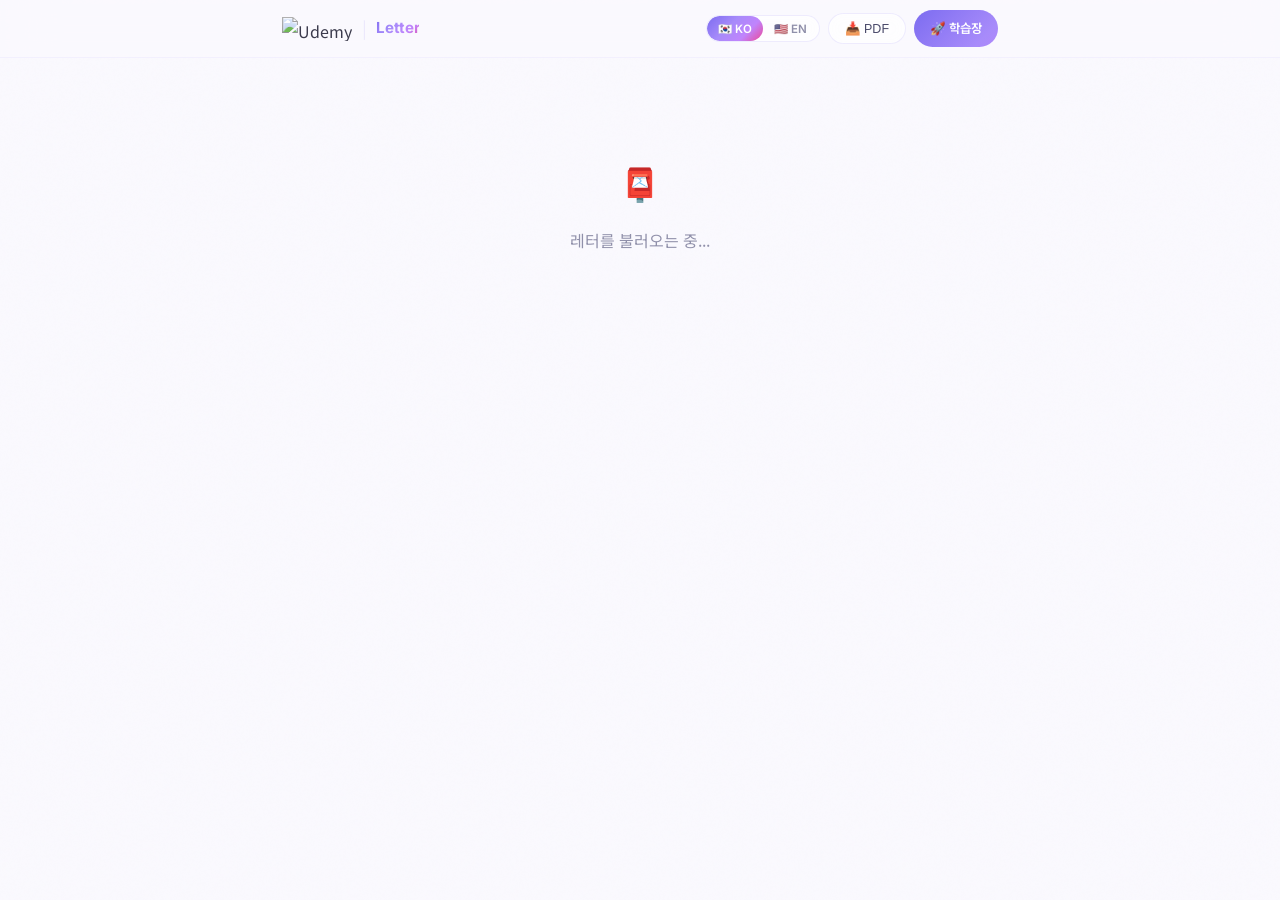
==== commit 50d39604: "Update index.html" ====
--- a/letter/index.html
+++ b/letter/index.html
@@ -3,17 +3,15 @@
 <head>
 <meta charset="UTF-8">
 <meta name="viewport" content="width=device-width, initial-scale=1.0">
-<meta name="description" content="Udemy Letter 2026년 3월호 — 기술혁신을 넘어 강력한 시너지를 만드는 법">
-<title>Udemy Letter — 2026년 3월호</title>
+<meta name="description" content="Udemy Letter">
+<title>Udemy Letter</title>
 <link rel="stylesheet" href="css/letter.css">
 <link rel="icon" href="https://www.udemy.com/staticx/udemy/images/v7/logo-udemy.svg" type="image/svg+xml">
 </head>
 <body>
 
-<!-- 스크롤 프로그레스 바 -->
 <div class="scroll-progress" id="scroll-progress"></div>
 
-<!-- ═══ 헤더 ═══ -->
 <header class="letter-header" id="letter-header">
   <div class="header-inner">
     <div class="header-brand">
@@ -26,397 +24,36 @@
         <button class="lang-btn active" data-lang="ko">🇰🇷 KO</button>
         <button class="lang-btn" data-lang="en">🇺🇸 EN</button>
       </div>
-      <button class="btn-letter" id="btn-pdf" data-ko="📥 PDF" data-en="📥 PDF">📥 PDF</button>
-      <a href="#" class="btn-letter btn-primary" id="btn-campus" data-ko="🚀 학습장" data-en="🚀 Hub">🚀 학습장</a>
+      <button class="btn-letter" id="btn-pdf">📥 PDF</button>
+      <a href="#" class="btn-letter btn-primary" id="btn-campus">🚀 학습장</a>
     </div>
   </div>
 </header>
 
-<!-- ═══ 메인 콘텐츠 ═══ -->
 <main id="letter-content">
-
-  <!-- ═══ 표지 ═══ -->
-  <section class="cover-section">
-    <div class="cover-inner">
-      <div class="cover-image" id="cover-image">
-        <img src="src/img/Brand_Launch.jpg" alt="Udemy Letter 2026년 3월호" />
-      </div>
-      <div class="cover-badge" data-ko="2026년 03월호" data-en="March 2026 Issue">2026년 03월호</div>
-      <h1 class="cover-title" data-ko="기술혁신을 넘어<br>강력한 시너지를 만드는 법" data-en="Beyond Tech Innovation:<br>Building Powerful Synergies">기술혁신을 넘어<br>강력한 시너지를 만드는 법</h1>
-      <p class="cover-subtitle" data-ko="AI 고도화와 장수경제, 세대 시너지" data-en="Advanced AI, Longevity Economy & Generational Synergy">AI 고도화와 장수경제, 세대 시너지</p>
-      <p class="cover-company" id="company-greeting" data-ko="학습자님을 위한 이달의 레터" data-en="This month's letter for learners">학습자님을 위한 이달의 레터</p>
-      <p class="cover-reading-time" data-ko="📖 읽는 시간: 약 5분" data-en="📖 Reading time: ~5 min">📖 읽는 시간: 약 5분</p>
-    </div>
-  </section>
-
-  <!-- ═══ INDEX ═══ -->
-  <section class="index-section">
-    <div class="section-label">INDEX</div>
-    <div class="index-grid">
-      <a href="#section-insight" class="index-card">
-        <span class="index-num">01</span>
-        <span class="index-icon">📊</span>
-        <span class="index-title" data-ko="트렌드 인사이트" data-en="Trend Insights">트렌드 인사이트</span>
-        <span class="index-desc" data-ko="장수경제와 세대 시너지" data-en="Longevity Economy & Generational Synergy">장수경제와 세대 시너지</span>
-      </a>
-      <a href="#section-new" class="index-card">
-        <span class="index-num">02</span>
-        <span class="index-icon">✨</span>
-        <span class="index-title" data-ko="신규 콘텐츠" data-en="New Content">신규 콘텐츠</span>
-        <span class="index-desc" data-ko="2026년을 리드하는 신규 강의" data-en="New courses leading 2026">2026년을 리드하는 신규 강의</span>
-      </a>
-      <a href="#section-curation" class="index-card">
-        <span class="index-num">03</span>
-        <span class="index-icon">🎯</span>
-        <span class="index-title" data-ko="이달의 큐레이션" data-en="Monthly Curation">이달의 큐레이션</span>
-        <span class="index-desc" data-ko="AI 활용 & 업무 자동화" data-en="AI Utilization & Work Automation">AI 활용 & 업무 자동화</span>
-      </a>
-    </div>
-  </section>
-
-  <!-- ═══ SECTION 1: 트렌드 인사이트 ═══ -->
-  <section class="content-section" id="section-insight">
-    <div class="section-header">
-      <div class="section-tag">CONTENT 1</div>
-      <h2 data-ko="📊 트렌드 인사이트" data-en="📊 Trend Insights">📊 트렌드 인사이트</h2>
-      <p data-ko="AI 고도화로 복잡해진 조직환경에서, 결국 '일을 해내는 사람'에 초점을 두었습니다." data-en="In an increasingly complex organizational environment driven by advanced AI, we focused on 'the people who get things done.'">AI 고도화로 복잡해진 조직환경에서, 결국 '일을 해내는 사람'에 초점을 두었습니다.</p>
-    </div>
-
-    <!-- 트렌드 일러스트 -->
-    <div class="section-illustration">
-      <img src="src/img/Global_Learning.png" alt="글로벌 학습 환경" />
-    </div>
-
-    <div class="insight-card">
-      <h3 data-ko="장수경제(Longevity Economy)와 세대 시너지" data-en="Longevity Economy & Generational Synergy">장수경제(Longevity Economy)와 세대 시너지</h3>
-      <p class="insight-subtitle" data-ko="기술의 고도화보다 중요한 것은 '사람과 사람의 결합'" data-en="More important than technological advancement is 'the connection between people'">기술의 고도화보다 중요한 것은 '사람과 사람의 결합'</p>
-      <div class="insight-stats">
-        <div class="stat-item">
-          <div class="stat-icon">👴</div>
-          <div class="stat-label" data-ko="초고령사회 진입" data-en="Super-Aged Society">초고령사회 진입</div>
-          <div class="stat-desc" data-ko="고령인구(65세 이상) 비중 급증" data-en="Rapid increase in elderly population (65+)">고령인구(65세 이상) 비중 급증</div>
-        </div>
-        <div class="stat-item">
-          <div class="stat-icon">👥</div>
-          <div class="stat-label" data-ko="5개 세대의 공존" data-en="5 Generations Coexisting">5개 세대의 공존</div>
-          <div class="stat-desc" data-ko="Gen Z부터 베이비부머까지 한 조직에서 협업" data-en="Gen Z to Baby Boomers collaborating in one organization">Gen Z부터 베이비부머까지 한 조직에서 협업</div>
-        </div>
-        <div class="stat-item">
-          <div class="stat-icon">📚</div>
-          <div class="stat-label" data-ko="지식 자산화" data-en="Knowledge Capitalization">지식 자산화</div>
-          <div class="stat-desc" data-ko="시니어의 암묵지를 데이터로 전환" data-en="Converting senior tacit knowledge into data">시니어의 암묵지를 데이터로 전환</div>
-        </div>
-      </div>
-      <div class="insight-keywords">
-        <span class="keyword">Reverse Mentoring</span>
-        <span class="keyword">Senior Reskilling</span>
-        <span class="keyword" data-ko="디지털 문해력" data-en="Digital Literacy">디지털 문해력</span>
-        <span class="keyword" data-ko="세대 공존" data-en="Generational Coexistence">세대 공존</span>
-      </div>
-    </div>
-
-    <div class="insight-courses">
-      <h3 data-ko="세대 공존을 위한 실천 전략" data-en="Practical Strategies for Generational Coexistence">세대 공존을 위한 실천 전략</h3>
-      <p class="courses-subtitle" data-ko="AI가 대신할 수 없는 1% 휴먼 소프트 스킬" data-en="The 1% human soft skills AI cannot replace">AI가 대신할 수 없는 1% 휴먼 소프트 스킬</p>
-      <div class="course-grid-4">
-        <div class="course-mini-card">
-          <div class="mini-icon">🗣️</div>
-          <h4 data-ko="리더의 관계경영 소통법" data-en="Leadership Communication">리더의 관계경영 소통법</h4>
-          <p data-ko="세대 간 벽을 허물고 팀원의 마음을 움직이는 말하기" data-en="Breaking generational barriers through communication">세대 간 벽을 허물고 팀원의 마음을 움직이는 말하기</p>
-          <span class="mini-time">⏱️ 1.1hr</span>
-          <a href="#" class="mini-link" data-slug="leadership-communication" data-ko="지금 수강하기 →" data-en="Start Now →">지금 수강하기 →</a>
-        </div>
-        <div class="course-mini-card">
-          <div class="mini-icon">🤝</div>
-          <h4 data-ko="세대공존 조직문화" data-en="Multigenerational Culture">세대공존 조직문화</h4>
-          <p data-ko="서로의 가치관을 존중하며 성과내기" data-en="Achieving results while respecting each other's values">서로의 가치관을 존중하며 성과내기</p>
-          <span class="mini-time">⏱️ 3.0hr</span>
-          <a href="#" class="mini-link" data-slug="generational-culture" data-ko="지금 수강하기 →" data-en="Start Now →">지금 수강하기 →</a>
-        </div>
-        <div class="course-mini-card">
-          <div class="mini-icon">📊</div>
-          <h4 data-ko="스마트한 성과평가" data-en="Smart Performance Evaluation">스마트한 성과평가</h4>
-          <p data-ko="데이터에 기반한 공정한 평가로 세대 간 공정성 확보" data-en="Ensuring fairness with data-driven evaluation">데이터에 기반한 공정한 평가로 세대 간 공정성 확보</p>
-          <span class="mini-time">⏱️ 1.0hr</span>
-          <a href="#" class="mini-link" data-slug="smart-evaluation" data-ko="지금 수강하기 →" data-en="Start Now →">지금 수강하기 →</a>
-        </div>
-        <div class="course-mini-card">
-          <div class="mini-icon">📝</div>
-          <h4 data-ko="암묵지 전수법" data-en="Tacit Knowledge Transfer">암묵지 전수법</h4>
-          <p data-ko="시니어의 노하우를 조직의 자산으로 매뉴얼화하기" data-en="Documenting senior expertise as organizational assets">시니어의 노하우를 조직의 자산으로 매뉴얼화하기</p>
-          <span class="mini-time">⏱️ 1.0hr</span>
-          <a href="#" class="mini-link" data-slug="tacit-knowledge" data-ko="지금 수강하기 →" data-en="Start Now →">지금 수강하기 →</a>
-        </div>
-      </div>
-    </div>
-  </section>
-
-  <!-- ═══ SECTION 2: 신규 콘텐츠 ═══ -->
-  <section class="content-section" id="section-new">
-    <div class="section-header">
-      <div class="section-tag">CONTENT 2</div>
-      <h2 data-ko="✨ 신규 콘텐츠" data-en="✨ New Content">✨ 신규 콘텐츠</h2>
-      <p data-ko="2026년을 리드하기 위한 신규 콘텐츠를 엄선했습니다." data-en="We've curated new content to lead in 2026.">2026년을 리드하기 위한 신규 콘텐츠를 엄선했습니다.</p>
-    </div>
-
-    <!-- 신규 콘텐츠 일러스트 -->
-    <div class="section-illustration">
-      <img src="src/img/Instructor_Journey.jpg" alt="콘텐츠 제작 여정" />
-    </div>
-
-    <div class="new-highlight">
-      <div class="new-highlight-card">
-        <div class="highlight-badge">🏆 NEW</div>
-        <h3 data-ko="나도 AI 자격증 따볼까?" data-en="Ready for an AI Certification?">나도 AI 자격증 따볼까?</h3>
-        <p data-ko="국가공인자격 AICE Associate 과정 출시 및 Basic 과정 업데이트!" data-en="National AICE Associate course launched & Basic course updated!">국가공인자격 AICE Associate 과정 출시 및 Basic 과정 업데이트!</p>
-        <div class="highlight-courses">
-          <div class="h-course">
-            <span class="h-title">AICE Associate 필수 패키지</span>
-            <span class="h-time">⏱️ 13.5hr</span>
-            <a href="#" class="mini-link" data-slug="aice-associate" data-ko="수강하기 →" data-en="Enroll →">수강하기 →</a>
-          </div>
-          <div class="h-course">
-            <span class="h-title">AICE Basic 필수 패키지</span>
-            <span class="h-time">⏱️ 11.5hr</span>
-            <a href="#" class="mini-link" data-slug="aice-basic" data-ko="수강하기 →" data-en="Enroll →">수강하기 →</a>
-          </div>
-        </div>
-      </div>
-      <div class="new-highlight-card">
-        <div class="highlight-badge">🌐 NEW</div>
-        <h3 data-ko="언어학습, 자기진단을 통해 커리어 재설계!" data-en="Redesign Your Career!">언어학습, 자기진단을 통해 커리어 재설계!</h3>
-        <div class="highlight-courses">
-          <div class="h-course">
-            <span class="h-title" data-ko="쉬운 동사 5개로 원어민처럼 말하기" data-en="Speak Like a Native with 5 Easy Verbs">쉬운 동사 5개로 원어민처럼 말하기</span>
-            <span class="h-time">⏱️ 1.2hr</span>
-            <a href="#" class="mini-link" data-slug="easy-verbs" data-ko="수강하기 →" data-en="Enroll →">수강하기 →</a>
-          </div>
-          <div class="h-course">
-            <span class="h-title" data-ko="신중년 재취업 프로그램" data-en="Mid-Career Re-employment Program">신중년 재취업 프로그램</span>
-            <span class="h-time">⏱️ -</span>
-            <a href="#" class="mini-link" data-slug="reemployment" data-ko="수강하기 →" data-en="Enroll →">수강하기 →</a>
-          </div>
-        </div>
-      </div>
-    </div>
-
-    <div class="new-summary" data-ko="이외에도 총 <strong>40개</strong>의 신규 한국어 강의가 이번 3월 UB 컬렉션에 추가 및 업데이트되어<br>총 <strong>30,485개</strong>의 강의를 UB 컬렉션에서 수강하실 수 있습니다." data-en="In addition, <strong>40</strong> new Korean courses have been added,<br>bringing the total to <strong>30,485</strong> courses in the UB Collection.">이외에도 총 <strong>40개</strong>의 신규 한국어 강의가 이번 3월 UB 컬렉션에 추가 및 업데이트되어<br>총 <strong>30,485개</strong>의 강의를 UB 컬렉션에서 수강하실 수 있습니다.</div>
-
-    <div class="cta-banner">
-      <p data-ko="✨ 신규 강의가 궁금하시다면? 학습장에서 바로 확인하세요!" data-en="✨ Curious about new courses? Check them out now!">✨ 신규 강의가 궁금하시다면? 학습장에서 바로 확인하세요!</p>
-      <a href="#" class="cta-primary" id="btn-campus-mid1" data-ko="🚀 학습장에서 신규 강의 보기 <span class='cta-arrow'>→</span>" data-en="🚀 View New Courses <span class='cta-arrow'>→</span>">🚀 학습장에서 신규 강의 보기 <span class="cta-arrow">→</span></a>
-    </div>
-  </section>
-
-  <!-- ═══ SECTION 3: 이달의 큐레이션 ═══ -->
-  <section class="content-section" id="section-curation">
-    <div class="section-header">
-      <div class="section-tag">CONTENT 3</div>
-      <h2 data-ko="🎯 이달의 큐레이션" data-en="🎯 Monthly Curation">🎯 이달의 큐레이션</h2>
-      <p data-ko="Udemy Business가 선사하는 당신의 경쟁력을 높여줄 이달의 핵심 강의 제안" data-en="Essential course recommendations to boost your competitiveness">Udemy Business가 선사하는 당신의 경쟁력을 높여줄 이달의 핵심 강의 제안</p>
-    </div>
-
-    <!-- 큐레이션 배너 이미지 -->
-    <div class="curation-banner-image">
-      <img src="src/img/Learning_at_Home.jpg" alt="편안한 학습 환경" />
-    </div>
-
-    <div class="curation-header">
-      <h3 data-ko="본격적으로 시작되는 업무, 반복적인 업무는 이렇게 처리합니다." data-en="Here's how to handle repetitive tasks as work kicks into gear.">본격적으로 시작되는 업무, 반복적인 업무는 이렇게 처리합니다.</h3>
-      <div class="curation-tags">
-        <span class="curation-tag" data-ko="내 일에 AI 활용하기" data-en="Leverage AI at Work">내 일에 AI 활용하기</span>
-        <span class="curation-tag" data-ko="자동화로 퇴근시간 앞당기기" data-en="Leave Earlier with Automation">자동화로 퇴근시간 앞당기기</span>
-      </div>
-    </div>
-
-    <div class="curation-list">
-      <!-- 01 -->
-      <div class="curation-rich-item">
-        <div class="curation-rank">01</div>
-        <div class="curation-rich-info">
-          <span class="course-badge badge-popular" data-ko="🔥 가장 인기" data-en="🔥 Most Popular">🔥 가장 인기</span>
-          <a href="#" class="curation-rich-title" data-slug="chatgpt-advanced">ChatGPT 고급 활용법 - 남들보다 100배 더 잘 쓰는 프롬프트 엔지니어링 비법 클래스</a>
-          <div class="curation-rich-meta">
-            <span>⭐ 4.5</span><span>⏱️ 3.5hr</span><span>👤 김AI 강사</span><span>📊 중급</span><span>📂 IT & 소프트웨어</span>
-          </div>
-          <div class="curation-rich-comment" data-ko="업무 보고서, 이메일, 기획서를 ChatGPT로 10분 만에 완성하고 싶은 모든 직장인에게 추천! 프롬프트 하나로 결과물의 질이 달라집니다." data-en="Recommended for all professionals who want to complete reports and proposals in 10 minutes with ChatGPT!">업무 보고서, 이메일, 기획서를 ChatGPT로 10분 만에 완성하고 싶은 모든 직장인에게 추천! 프롬프트 하나로 결과물의 질이 달라집니다.</div>
-          <a href="#" class="curation-rich-cta" data-slug="chatgpt-advanced" data-ko="지금 바로 시작하기 →" data-en="Start Now →">지금 바로 시작하기 →</a>
-        </div>
-      </div>
-
-      <!-- 02 -->
-      <div class="curation-rich-item">
-        <div class="curation-rank">02</div>
-        <div class="curation-rich-info">
-          <span class="course-badge badge-shortest" data-ko="⚡ 가장 짧은" data-en="⚡ Shortest">⚡ 가장 짧은</span>
-          <a href="#" class="curation-rich-title" data-slug="chatgpt-smart">ChatGPT로 '내'가 똑똑해지기</a>
-          <div class="curation-rich-meta">
-            <span>⭐ 4.6</span><span>⏱️ 2.0hr</span><span>👤 박스마트 강사</span><span>📊 초급</span><span>📂 생산성</span>
-          </div>
-          <div class="curation-rich-comment" data-ko="AI를 처음 접하는 분도 2시간이면 업무에 바로 활용 가능! 실무 예제 중심으로 배우는 가장 쉬운 ChatGPT 입문 강의." data-en="Even AI beginners can apply it to work in just 2 hours! The easiest ChatGPT intro course.">AI를 처음 접하는 분도 2시간이면 업무에 바로 활용 가능! 실무 예제 중심으로 배우는 가장 쉬운 ChatGPT 입문 강의.</div>
-          <a href="#" class="curation-rich-cta" data-slug="chatgpt-smart" data-ko="지금 바로 시작하기 →" data-en="Start Now →">지금 바로 시작하기 →</a>
-        </div>
-      </div>
-
-      <!-- 03 -->
-      <div class="curation-rich-item">
-        <div class="curation-rank">03</div>
-        <div class="curation-rich-info">
-          <span class="course-badge badge-top-rated" data-ko="🏆 평점 최고" data-en="🏆 Top Rated">🏆 평점 최고</span>
-          <a href="#" class="curation-rich-title" data-slug="chatgpt-data-analyst">처음이지만 인공지능(AI)로 전문가처럼 – ChatGPT만 있으면 나도 데이터 분석가</a>
-          <div class="curation-rich-meta">
-            <span>⭐ 4.7</span><span>⏱️ 4.0hr</span><span>👤 이데이터 강사</span><span>📊 초급</span><span>📂 데이터 분석</span>
-          </div>
-          <div class="curation-rich-comment" data-ko="엑셀만 쓰던 당신도 데이터 분석가가 될 수 있습니다. 코딩 없이 ChatGPT로 데이터를 읽고 인사이트를 뽑아내는 실전 스킬!" data-en="Even Excel-only users can become data analysts. Practical skills to extract insights with ChatGPT!">엑셀만 쓰던 당신도 데이터 분석가가 될 수 있습니다. 코딩 없이 ChatGPT로 데이터를 읽고 인사이트를 뽑아내는 실전 스킬!</div>
-          <a href="#" class="curation-rich-cta" data-slug="chatgpt-data-analyst" data-ko="지금 바로 시작하기 →" data-en="Start Now →">지금 바로 시작하기 →</a>
-        </div>
-      </div>
-
-      <!-- 중간 CTA -->
-      <div class="cta-banner">
-        <p data-ko="💡 지금 바로 학습장에 접속하면 위 강의를 <strong>무료</strong>로 수강할 수 있습니다!" data-en="💡 Access the Learning Hub now and take courses for <strong>free</strong>!">💡 지금 바로 학습장에 접속하면 위 강의를 <strong>무료</strong>로 수강할 수 있습니다!</p>
-        <a href="#" class="cta-primary" id="btn-campus-mid2" data-ko="🚀 학습장 바로가기 <span class='cta-arrow'>→</span>" data-en="🚀 Go to Learning Hub <span class='cta-arrow'>→</span>">🚀 학습장 바로가기 <span class="cta-arrow">→</span></a>
-      </div>
-
-      <!-- 04 -->
-      <div class="curation-rich-item">
-        <div class="curation-rank">04</div>
-        <div class="curation-rich-info">
-          <a href="#" class="curation-rich-title" data-slug="google-gemini">Google Workspace Gemini 업무 활용 방법</a>
-          <div class="curation-rich-meta">
-            <span>⭐ 4.2</span><span>⏱️ 1.5hr</span><span>👤 정구글 강사</span><span>📊 초급</span><span>📂 생산성</span>
-          </div>
-          <div class="curation-rich-comment" data-ko="Gmail, Docs, Sheets에 내장된 Gemini AI를 200% 활용하는 법! 이미 쓰고 있는 도구에서 바로 생산성을 높이세요." data-en="Learn to leverage Gemini AI built into Gmail, Docs, and Sheets!">Gmail, Docs, Sheets에 내장된 Gemini AI를 200% 활용하는 법! 이미 쓰고 있는 도구에서 바로 생산성을 높이세요.</div>
-          <a href="#" class="curation-rich-cta" data-slug="google-gemini" data-ko="지금 바로 시작하기 →" data-en="Start Now →">지금 바로 시작하기 →</a>
-        </div>
-      </div>
-
-      <!-- 05 -->
-      <div class="curation-rich-item">
-        <div class="curation-rank">05</div>
-        <div class="curation-rich-info">
-          <span class="course-badge badge-essential" data-ko="💼 실무 필수" data-en="💼 Essential">💼 실무 필수</span>
-          <a href="#" class="curation-rich-title" data-slug="ai-tools-complete">ChatGPT 및 AI 도구 - 초보자부터 전문가까지</a>
-          <div class="curation-rich-meta">
-            <span>⭐ 4.5</span><span>⏱️ 5.0hr</span><span>👤 최AI 강사</span><span>📊 모든 수준</span><span>📂 IT & 소프트웨어</span>
-          </div>
-          <div class="curation-rich-comment" data-ko="ChatGPT뿐 아니라 Midjourney, Claude, Perplexity까지! AI 도구 전체를 한 강의에서 마스터하고 싶은 분에게 딱!" data-en="Not just ChatGPT — master all AI tools in one course!">ChatGPT뿐 아니라 Midjourney, Claude, Perplexity까지! AI 도구 전체를 한 강의에서 마스터하고 싶은 분에게 딱!</div>
-          <a href="#" class="curation-rich-cta" data-slug="ai-tools-complete" data-ko="지금 바로 시작하기 →" data-en="Start Now →">지금 바로 시작하기 →</a>
-        </div>
-      </div>
-
-      <!-- 06 -->
-      <div class="curation-rich-item">
-        <div class="curation-rank">06</div>
-        <div class="curation-rich-info">
-          <span class="course-badge badge-new" data-ko="🆕 신규" data-en="🆕 New">🆕 신규</span>
-          <a href="#" class="curation-rich-title" data-slug="n8n-ai-agent">n8n으로 완성하는 AI 에이전트(Agent) - 나를 대신할 업무 자동화 입문</a>
-          <div class="curation-rich-meta">
-            <span>⭐ 4.4</span><span>⏱️ 3.0hr</span><span>👤 한자동화 강사</span><span>📊 중급</span><span>📂 자동화</span>
-          </div>
-          <div class="curation-rich-comment" data-ko="반복 업무에 지친 당신을 위한 구원자! 코딩 없이 AI 에이전트를 만들어 이메일, 보고서, 데이터 수집을 자동화하세요." data-en="A lifesaver for those tired of repetitive tasks! Build AI agents without coding.">반복 업무에 지친 당신을 위한 구원자! 코딩 없이 AI 에이전트를 만들어 이메일, 보고서, 데이터 수집을 자동화하세요.</div>
-          <a href="#" class="curation-rich-cta" data-slug="n8n-ai-agent" data-ko="지금 바로 시작하기 →" data-en="Start Now →">지금 바로 시작하기 →</a>
-        </div>
-      </div>
-
-      <!-- 07 -->
-      <div class="curation-rich-item">
-        <div class="curation-rank">07</div>
-        <div class="curation-rich-info">
-          <a href="#" class="curation-rich-title" data-slug="gpt-master-automation">왕초보도 OK! 3년차 GPT 마스터에게 배우는 실전 업무 자동화</a>
-          <div class="curation-rich-meta">
-            <span>⭐ 4.0</span><span>⏱️ 2.5hr</span><span>👤 윤GPT 강사</span><span>📊 초급</span><span>📂 생산성</span>
-          </div>
-          <div class="curation-rich-comment" data-ko="GPT를 3년간 실무에 써온 강사의 노하우 총정리! '이렇게 쓰면 되는 거였어?' 하는 순간이 올 거예요." data-en="Complete know-how from an instructor who's used GPT for 3 years!">GPT를 3년간 실무에 써온 강사의 노하우 총정리! "이렇게 쓰면 되는 거였어?" 하는 순간이 올 거예요.</div>
-          <a href="#" class="curation-rich-cta" data-slug="gpt-master-automation" data-ko="지금 바로 시작하기 →" data-en="Start Now →">지금 바로 시작하기 →</a>
-        </div>
-      </div>
-
-      <!-- 08 -->
-      <div class="curation-rich-item">
-        <div class="curation-rank">08</div>
-        <div class="curation-rich-info">
-          <span class="course-badge badge-new" data-ko="🆕 신규" data-en="🆕 New">🆕 신규</span>
-          <a href="#" class="curation-rich-title" data-slug="mcp-automation-cursor">모두를 위한 MCP를 이용한 업무 자동화 (feat. Cursor)</a>
-          <div class="curation-rich-meta">
-            <span>⭐ 4.4</span><span>⏱️ 2.0hr</span><span>👤 강MCP 강사</span><span>📊 중급</span><span>📂 개발 도구</span>
-          </div>
-          <div class="curation-rich-comment" data-ko="2026년 가장 핫한 AI 도구 MCP! Cursor와 함께 사용하면 개발자가 아니어도 업무 자동화를 뚝딱 만들 수 있습니다." data-en="MCP — the hottest AI tool of 2026! Even non-developers can build automation.">2026년 가장 핫한 AI 도구 MCP! Cursor와 함께 사용하면 개발자가 아니어도 업무 자동화를 뚝딱 만들 수 있습니다.</div>
-          <a href="#" class="curation-rich-cta" data-slug="mcp-automation-cursor" data-ko="지금 바로 시작하기 →" data-en="Start Now →">지금 바로 시작하기 →</a>
-        </div>
-      </div>
-
-      <!-- 09 -->
-      <div class="curation-rich-item">
-        <div class="curation-rank">09</div>
-        <div class="curation-rich-info">
-          <span class="course-badge badge-top-rated" data-ko="🏆 평점 최고" data-en="🏆 Top Rated">🏆 평점 최고</span>
-          <a href="#" class="curation-rich-title" data-slug="make-nocode-automation">노코드로 시작하는 MAKE 자동화 마스터</a>
-          <div class="curation-rich-meta">
-            <span>⭐ 4.9</span><span>⏱️ 3.5hr</span><span>👤 송노코드 강사</span><span>📊 초급</span><span>📂 자동화</span>
-          </div>
-          <div class="curation-rich-comment" data-ko="평점 4.9! 수강생이 극찬한 노코드 자동화의 정석. 슬랙 알림, 구글시트 연동, 이메일 자동 발송까지 한 번에!" data-en="Rated 4.9! The gold standard of no-code automation.">평점 4.9! 수강생이 극찬한 노코드 자동화의 정석. 슬랙 알림, 구글시트 연동, 이메일 자동 발송까지 한 번에!</div>
-          <a href="#" class="curation-rich-cta" data-slug="make-nocode-automation" data-ko="지금 바로 시작하기 →" data-en="Start Now →">지금 바로 시작하기 →</a>
-        </div>
-      </div>
-
-      <!-- 10 -->
-      <div class="curation-rich-item">
-        <div class="curation-rank">10</div>
-        <div class="curation-rich-info">
-          <a href="#" class="curation-rich-title" data-slug="power-automate-intro">Power Automate로 시작하는 업무 자동화 입문 클래스</a>
-          <div class="curation-rich-meta">
-            <span>⭐ 4.7</span><span>⏱️ 2.0hr</span><span>👤 임파워 강사</span><span>📊 초급</span><span>📂 Microsoft</span>
-          </div>
-          <div class="curation-rich-comment" data-ko="이미 회사에서 Microsoft 365를 쓰고 있다면? Power Automate로 승인 프로세스, 파일 관리, 알림을 자동화하세요!" data-en="Already using Microsoft 365? Automate approvals, files, and notifications!">이미 회사에서 Microsoft 365를 쓰고 있다면? Power Automate로 승인 프로세스, 파일 관리, 알림을 자동화하세요!</div>
-          <a href="#" class="curation-rich-cta" data-slug="power-automate-intro" data-ko="지금 바로 시작하기 →" data-en="Start Now →">지금 바로 시작하기 →</a>
-        </div>
-      </div>
-    </div>
-
-    <p class="curation-note" data-ko="💡 강의명을 클릭하면 해당 강의 페이지로 연결됩니다. 모든 강의는 Udemy Business 학습장에서 무료로 수강 가능합니다." data-en="💡 Click a course title to visit the course page. All courses are free on the Udemy Business Learning Hub.">💡 강의명을 클릭하면 해당 강의 페이지로 연결됩니다. 모든 강의는 Udemy Business 학습장에서 무료로 수강 가능합니다.</p>
-
-    <div class="cta-banner" style="margin-top: 2rem;">
-      <p data-ko="🎯 이번 달 추천 강의가 마음에 드셨나요?<br>학습장에서 더 많은 <strong>30,000개+</strong> 강의를 만나보세요!" data-en="🎯 Enjoyed this month's picks?<br>Discover <strong>30,000+</strong> more courses!">🎯 이번 달 추천 강의가 마음에 드셨나요?<br>학습장에서 더 많은 <strong>30,000개+</strong> 강의를 만나보세요!</p>
-      <a href="#" class="cta-primary" id="btn-campus-bottom2" data-ko="🚀 학습장에서 더 많은 강의 보기 <span class='cta-arrow'>→</span>" data-en="🚀 Explore More Courses <span class='cta-arrow'>→</span>">🚀 학습장에서 더 많은 강의 보기 <span class="cta-arrow">→</span></a>
-    </div>
-  </section>
-
-  <!-- ═══ 마무리 ═══ -->
-  <section class="closing-section">
-    <div class="closing-inner">
-      <!-- 마무리 일러스트 -->
-      <div class="closing-illustration">
-        <img src="src/img/Brand_Launch_2.png" alt="함께 성장하는 학습 커뮤니티" />
-      </div>
-
-      <h2 data-ko="Udemy Letter는" data-en="Udemy Letter">Udemy Letter는</h2>
-      <p data-ko="매월 변화하는 업무 환경과 학습 트렌드에 맞춰,<br>바로 실무에 적용할 수 있는 콘텐츠와 인사이트를 엄선해 소개드립니다." data-en="Each month, we curate content and insights aligned with evolving work environments<br>that you can immediately apply to your work.">매월 변화하는 업무 환경과 학습 트렌드에 맞춰,<br>바로 실무에 적용할 수 있는 콘텐츠와 인사이트를 엄선해 소개드립니다.</p>
-      <p data-ko="여러분의 성장과 성과에 도움이 되는 강의를 선별해<br>더 빠르고 효율적인 업무 역량 향상을 지원하겠습니다." data-en="We select courses that contribute to your growth,<br>supporting faster and more efficient skill development.">여러분의 성장과 성과에 도움이 되는 강의를 선별해<br>더 빠르고 효율적인 업무 역량 향상을 지원하겠습니다.</p>
-      <p class="closing-highlight" data-ko="앞으로도 여러분의 성장을 더 즐겁게 만드는<br>Udemy Letter로 함께하겠습니다. 🚀" data-en="We'll continue to make your growth more enjoyable<br>with Udemy Letter. 🚀">앞으로도 여러분의 성장을 더 즐겁게 만드는<br>Udemy Letter로 함께하겠습니다. 🚀</p>
-    </div>
-  </section>
-
+  <!-- Dynamic content rendered by JS -->
+  <div id="letter-loading" style="text-align:center;padding:6rem 2rem;color:#9090aa;">
+    <div style="font-size:2rem;margin-bottom:1rem;">📮</div>
+    <div>레터를 불러오는 중...</div>
+  </div>
 </main>
 
-<!-- ═══ 푸터 ═══ -->
-<footer class="letter-footer">
+<footer class="letter-footer" id="letter-footer" style="display:none;">
   <div class="footer-inner">
     <div class="footer-actions">
-      <button class="btn-letter" id="btn-pdf-bottom" data-ko="📥 PDF 다운로드" data-en="📥 Download PDF">📥 PDF 다운로드</button>
-      <a href="#" class="btn-letter btn-primary" id="btn-campus-bottom" data-ko="🚀 학습장 바로가기" data-en="🚀 Go to Learning Hub">🚀 학습장 바로가기</a>
+      <button class="btn-letter" id="btn-pdf-bottom">📥 PDF 다운로드</button>
+      <a href="#" class="btn-letter btn-primary" id="btn-campus-bottom">🚀 학습장 바로가기</a>
     </div>
     <div class="footer-links">
-      <a href="#" class="footer-link" data-ko="📖 이전 호 보기" data-en="📖 Previous Issues">📖 이전 호 보기</a>
-      <a href="#" class="footer-link" id="btn-unsubscribe" data-ko="수신거부" data-en="Unsubscribe">수신거부</a>
+      <a href="#" class="footer-link" id="btn-archive">📖 이전 호 보기</a>
+      <a href="#" class="footer-link" id="btn-unsubscribe">수신거부</a>
     </div>
-    <p class="footer-copyright">Udemy Letter | 웅진씽크빅 © 2026</p>
+    <p class="footer-copyright">Udemy Letter | 웅진씽크빅 &copy; 2026</p>
   </div>
 </footer>
 
-<!-- 맨 위로 버튼 -->
-<button class="scroll-to-top" id="scroll-to-top" aria-label="맨 위로">↑</button>
+<button class="scroll-to-top" id="scroll-to-top" aria-label="Top">↑</button>
 
-<script src="js/letter.js"></script>
+<script src="js/letter-viewer.js"></script>
 </body>
 </html>
--- a/letter/css/letter.css
+++ b/letter/css/letter.css
@@ -1,3 +1,1151 @@
+/* ═══════════════════════════════════════════════════════════
+   Udemy Letter 2026 — Premium Design v3
+   Phase 1-0: 피드백 반영 + 인터랙션 강화
+   ═══════════════════════════════════════════════════════════ */
+@import url('https://fonts.googleapis.com/css2?family=Noto+Sans+KR:wght@300;400;500;700;900&family=Inter:wght@300;400;500;600;700;800;900&display=swap');
+
+/* ═══ 변수 ═══ */
+:root {
+  --bg: #faf9fe;
+  --bg-white: #ffffff;
+  --bg-warm: #f5f3ff;
+  --bg-glass: rgba(255,255,255,0.72);
+  --bg-glass-strong: rgba(255,255,255,0.88);
+  --text: #1a1a2e;
+  --text-secondary: #4a4a6a;
+  --text-muted: #9090aa;
+  --accent: #7c6cf0;
+  --accent-light: #a78bfa;
+  --accent-dark: #5b4cc4;
+  --accent-pink: #ec4899;
+  --accent-orange: #f97316;
+  --accent-green: #10b981;
+  --gradient-main: linear-gradient(135deg, #7c6cf0 0%, #a78bfa 40%, #c084fc 70%, #ec4899 100%);
+  --gradient-warm: linear-gradient(135deg, #7c6cf0 0%, #a78bfa 50%, #f97316 100%);
+  --gradient-soft: linear-gradient(180deg, #f5f3ff 0%, #faf9fe 100%);
+  --gradient-card: linear-gradient(135deg, rgba(124,108,240,0.05) 0%, rgba(236,72,153,0.03) 100%);
+  --gradient-cover: linear-gradient(-45deg, #7c6cf0, #a78bfa, #c084fc, #ec4899, #f97316, #7c6cf0);
+  --border: rgba(124,108,240,0.12);
+  --border-light: rgba(124,108,240,0.06);
+  --radius: 20px;
+  --radius-sm: 12px;
+  --radius-xs: 8px;
+  --shadow-sm: 0 2px 8px rgba(124,108,240,0.06);
+  --shadow: 0 4px 20px rgba(124,108,240,0.08);
+  --shadow-lg: 0 12px 40px rgba(124,108,240,0.12);
+  --shadow-glow: 0 0 30px rgba(124,108,240,0.15);
+  --shadow-card-hover: 0 16px 48px rgba(124,108,240,0.16);
+  --max-width: 780px;
+  --font: 'Noto Sans KR', 'Inter', -apple-system, sans-serif;
+  --font-en: 'Inter', -apple-system, sans-serif;
+  --transition: cubic-bezier(0.4, 0, 0.2, 1);
+}
+
+/* ═══ 리셋 ═══ */
+*, *::before, *::after { margin: 0; padding: 0; box-sizing: border-box; }
+html { scroll-behavior: smooth; }
+body {
+  font-family: var(--font);
+  background: var(--bg);
+  color: var(--text);
+  line-height: 1.75;
+  -webkit-font-smoothing: antialiased;
+  -moz-osx-font-smoothing: grayscale;
+  overflow-x: hidden;
+}
+
+/* ═══ 노이즈 텍스처 ═══ */
+body::before {
+  content: '';
+  position: fixed;
+  top: 0; left: 0; width: 100%; height: 100%;
+  background-image: url("data:image/svg+xml,%3Csvg viewBox='0 0 256 256' xmlns='http://www.w3.org/2000/svg'%3E%3Cfilter id='n'%3E%3CfeTurbulence type='fractalNoise' baseFrequency='0.9' numOctaves='4' stitchTiles='stitch'/%3E%3C/filter%3E%3Crect width='100%25' height='100%25' filter='url(%23n)' opacity='0.012'/%3E%3C/svg%3E");
+  pointer-events: none;
+  z-index: 0;
+}
+body > * { position: relative; z-index: 1; }
+
+/* ═══ 키프레임 ═══ */
+@keyframes gradientShift {
+  0% { background-position: 0% 50%; }
+  50% { background-position: 100% 50%; }
+  100% { background-position: 0% 50%; }
+}
+@keyframes fadeInUp {
+  from { opacity: 0; transform: translateY(30px); }
+  to { opacity: 1; transform: translateY(0); }
+}
+@keyframes fadeIn {
+  from { opacity: 0; }
+  to { opacity: 1; }
+}
+@keyframes float {
+  0%, 100% { transform: translateY(0); }
+  50% { transform: translateY(-8px); }
+}
+@keyframes floatSlow {
+  0%, 100% { transform: translateY(0) rotate(0deg); }
+  33% { transform: translateY(-6px) rotate(1deg); }
+  66% { transform: translateY(-3px) rotate(-1deg); }
+}
+@keyframes pulse-glow {
+  0%, 100% { box-shadow: 0 0 20px rgba(124,108,240,0.12); }
+  50% { box-shadow: 0 0 40px rgba(124,108,240,0.22); }
+}
+@keyframes bounce-subtle {
+  0%, 100% { transform: translateY(0); }
+  50% { transform: translateY(-4px); }
+}
+@keyframes wiggle {
+  0%, 100% { transform: rotate(0deg); }
+  25% { transform: rotate(-3deg); }
+  75% { transform: rotate(3deg); }
+}
+@keyframes sparkle {
+  0%, 100% { opacity: 1; transform: scale(1); }
+  50% { opacity: 0.6; transform: scale(1.15); }
+}
+@keyframes slideInRight {
+  from { opacity: 0; transform: translateX(20px); }
+  to { opacity: 1; transform: translateX(0); }
+}
+@keyframes ripple {
+  0% { transform: scale(0.8); opacity: 0.5; }
+  100% { transform: scale(2.5); opacity: 0; }
+}
+@keyframes countUp {
+  from { opacity: 0; transform: translateY(10px); }
+  to { opacity: 1; transform: translateY(0); }
+}
+@keyframes borderGlow {
+  0%, 100% { border-color: rgba(124,108,240,0.15); }
+  50% { border-color: rgba(124,108,240,0.35); }
+}
+
+/* ═══ 스크롤 프로그레스 바 ═══ */
+.scroll-progress {
+  position: fixed;
+  top: 0;
+  left: 0;
+  height: 3px;
+  width: 0%;
+  background: var(--gradient-main);
+  z-index: 300;
+  transition: width 0.15s linear;
+  box-shadow: 0 0 8px rgba(124,108,240,0.4);
+}
+
+/* ═══ 헤더 ═══ */
+.letter-header {
+  position: sticky;
+  top: 0;
+  z-index: 100;
+  background: rgba(250,249,254,0.82);
+  backdrop-filter: blur(24px) saturate(180%);
+  -webkit-backdrop-filter: blur(24px) saturate(180%);
+  border-bottom: 1px solid var(--border-light);
+  padding: 0.65rem 0;
+  transition: all 0.3s var(--transition);
+}
+.letter-header.scrolled {
+  background: rgba(250,249,254,0.95);
+  box-shadow: 0 2px 20px rgba(124,108,240,0.06);
+}
+.header-inner {
+  max-width: var(--max-width);
+  margin: 0 auto;
+  padding: 0 2rem;
+  display: flex;
+  justify-content: space-between;
+  align-items: center;
+}
+.header-brand {
+  display: flex;
+  align-items: center;
+  gap: 0.6rem;
+}
+.udemy-logo {
+  height: 24px;
+  opacity: 0.85;
+  transition: opacity 0.2s;
+}
+.udemy-logo:hover { opacity: 1; }
+.header-divider { color: var(--border); font-size: 1.1rem; }
+.header-title {
+  font-family: var(--font-en);
+  font-size: 0.95rem;
+  font-weight: 700;
+  background: var(--gradient-main);
+  -webkit-background-clip: text;
+  -webkit-text-fill-color: transparent;
+  background-clip: text;
+  letter-spacing: -0.02em;
+}
+.header-actions {
+  display: flex;
+  gap: 0.5rem;
+  align-items: center;
+}
+
+/* 언어 토글 */
+.lang-toggle {
+  display: flex;
+  border: 1px solid var(--border);
+  border-radius: 20px;
+  overflow: hidden;
+  background: var(--bg-glass);
+  backdrop-filter: blur(8px);
+}
+.lang-btn {
+  padding: 0.35rem 0.7rem;
+  border: none;
+  background: transparent;
+  color: var(--text-muted);
+  font-size: 0.72rem;
+  font-weight: 600;
+  cursor: pointer;
+  transition: all 0.3s var(--transition);
+  font-family: var(--font-en);
+}
+.lang-btn:hover { color: var(--accent); }
+.lang-btn.active {
+  background: var(--gradient-main);
+  color: white;
+  border-radius: 18px;
+}
+
+/* 버튼 */
+.btn-letter {
+  padding: 0.45rem 1rem;
+  border: 1px solid var(--border);
+  background: var(--bg-glass);
+  backdrop-filter: blur(8px);
+  color: var(--text-secondary);
+  border-radius: 25px;
+  cursor: pointer;
+  font-size: 0.78rem;
+  font-weight: 500;
+  transition: all 0.3s var(--transition);
+  text-decoration: none;
+  display: inline-flex;
+  align-items: center;
+  gap: 0.3rem;
+  white-space: nowrap;
+}
+.btn-letter:hover {
+  border-color: var(--accent);
+  color: var(--accent);
+  box-shadow: var(--shadow-sm);
+  transform: translateY(-1px);
+}
+.btn-letter.btn-primary {
+  background: var(--gradient-main);
+  background-size: 200% 200%;
+  animation: gradientShift 8s ease infinite;
+  color: white;
+  border: none;
+  font-weight: 600;
+}
+.btn-letter.btn-primary:hover {
+  box-shadow: var(--shadow-glow);
+  transform: translateY(-2px);
+}
+
+/* ═══ 표지 ═══ */
+.cover-section {
+  background: var(--gradient-cover);
+  background-size: 400% 400%;
+  animation: gradientShift 15s ease infinite;
+  color: white;
+  padding: 4.5rem 2rem 5rem;
+  text-align: center;
+  position: relative;
+  overflow: hidden;
+  min-height: 520px;
+  display: flex;
+  align-items: center;
+  justify-content: center;
+}
+/* 빛 효과 */
+.cover-section::before {
+  content: '';
+  position: absolute;
+  top: -50%; left: -50%;
+  width: 200%; height: 200%;
+  background:
+    radial-gradient(circle at 25% 35%, rgba(255,255,255,0.12) 0%, transparent 50%),
+    radial-gradient(circle at 75% 65%, rgba(255,255,255,0.08) 0%, transparent 40%),
+    radial-gradient(circle at 50% 80%, rgba(255,255,255,0.05) 0%, transparent 30%);
+  animation: floatSlow 25s ease-in-out infinite;
+  pointer-events: none;
+}
+/* 하단 페이드 */
+.cover-section::after {
+  content: '';
+  position: absolute;
+  bottom: 0; left: 0; right: 0;
+  height: 100px;
+  background: linear-gradient(to top, var(--bg), transparent);
+  pointer-events: none;
+}
+.cover-inner {
+  max-width: var(--max-width);
+  margin: 0 auto;
+  position: relative;
+  z-index: 1;
+  animation: fadeInUp 0.8s ease;
+}
+
+/* 표지 이미지 */
+.cover-image {
+  max-width: 380px;
+  margin: 0 auto 2rem;
+  border-radius: 16px;
+  overflow: hidden;
+  box-shadow: 0 16px 48px rgba(0,0,0,0.25);
+  transition: transform 0.4s var(--transition);
+}
+.cover-image:hover { transform: scale(1.02); }
+.cover-image img {
+  width: 100%;
+  height: auto;
+  display: block;
+}
+
+.cover-badge {
+  display: inline-block;
+  padding: 0.4rem 1.5rem;
+  background: rgba(255,255,255,0.15);
+  border: 1px solid rgba(255,255,255,0.2);
+  border-radius: 25px;
+  font-size: 0.82rem;
+  font-weight: 600;
+  margin-bottom: 1.8rem;
+  backdrop-filter: blur(8px);
+  letter-spacing: 0.05em;
+}
+.cover-title {
+  font-size: 2.6rem;
+  font-weight: 900;
+  line-height: 1.25;
+  margin-bottom: 1rem;
+  letter-spacing: -0.03em;
+  text-shadow: 0 2px 20px rgba(0,0,0,0.1);
+}
+.cover-subtitle {
+  font-size: 1.1rem;
+  opacity: 0.85;
+  font-weight: 300;
+  margin-bottom: 1rem;
+}
+.cover-company {
+  font-size: 0.92rem;
+  opacity: 0.7;
+  font-weight: 400;
+  margin-bottom: 0.5rem;
+}
+.cover-reading-time {
+  display: inline-block;
+  padding: 0.3rem 1rem;
+  background: rgba(255,255,255,0.1);
+  border-radius: 15px;
+  font-size: 0.8rem;
+  opacity: 0.75;
+  margin-top: 0.8rem;
+}
+
+/* ═══ INDEX ═══ */
+.index-section {
+  max-width: var(--max-width);
+  margin: 2.5rem auto 3rem;
+  padding: 0 2rem;
+  position: relative;
+  z-index: 2;
+}
+.section-label {
+  font-family: var(--font-en);
+  font-size: 0.7rem;
+  font-weight: 700;
+  color: var(--accent);
+  letter-spacing: 0.15em;
+  text-transform: uppercase;
+  margin-bottom: 1rem;
+}
+.index-grid {
+  display: grid;
+  grid-template-columns: repeat(3, 1fr);
+  gap: 1rem;
+}
+.index-card {
+  display: flex;
+  flex-direction: column;
+  align-items: center;
+  gap: 0.6rem;
+  padding: 1.8rem 1.2rem;
+  background: var(--bg-white);
+  border: 1px solid var(--border);
+  border-radius: var(--radius);
+  text-decoration: none;
+  color: var(--text);
+  transition: all 0.35s var(--transition);
+  text-align: center;
+  box-shadow: var(--shadow-sm);
+  position: relative;
+  overflow: hidden;
+}
+.index-card::before {
+  content: '';
+  position: absolute;
+  top: 0; left: 0; right: 0;
+  height: 3px;
+  background: var(--gradient-main);
+  opacity: 0;
+  transition: opacity 0.3s;
+}
+.index-card:hover {
+  border-color: var(--accent-light);
+  box-shadow: var(--shadow-card-hover);
+  transform: translateY(-5px);
+}
+.index-card:hover::before { opacity: 1; }
+.index-num {
+  font-family: var(--font-en);
+  font-size: 0.62rem;
+  font-weight: 700;
+  color: var(--accent);
+  letter-spacing: 0.15em;
+}
+.index-icon {
+  font-size: 2.2rem;
+  animation: bounce-subtle 3s ease-in-out infinite;
+}
+.index-card:nth-child(1) .index-icon { animation-delay: 0s; }
+.index-card:nth-child(2) .index-icon { animation-delay: 0.4s; }
+.index-card:nth-child(3) .index-icon { animation-delay: 0.8s; }
+.index-title { font-size: 0.92rem; font-weight: 700; }
+.index-desc { font-size: 0.76rem; color: var(--text-muted); line-height: 1.5; }
+
+/* ═══ 콘텐츠 섹션 ═══ */
+.content-section {
+  max-width: var(--max-width);
+  margin: 4rem auto;
+  padding: 0 2rem;
+}
+.section-header { margin-bottom: 2.5rem; }
+.section-tag {
+  display: inline-block;
+  padding: 0.3rem 0.9rem;
+  background: var(--gradient-card);
+  border: 1px solid var(--border);
+  color: var(--accent);
+  border-radius: 20px;
+  font-family: var(--font-en);
+  font-size: 0.65rem;
+  font-weight: 700;
+  letter-spacing: 0.1em;
+  text-transform: uppercase;
+  margin-bottom: 0.8rem;
+}
+.section-header h2 {
+  font-size: 1.55rem;
+  font-weight: 800;
+  margin-bottom: 0.4rem;
+  letter-spacing: -0.02em;
+}
+.section-header p {
+  color: var(--text-secondary);
+  font-size: 0.9rem;
+  font-weight: 400;
+  line-height: 1.6;
+}
+
+/* ═══ 인사이트 카드 ═══ */
+.insight-card {
+  background: var(--bg-white);
+  border: 1px solid var(--border);
+  border-radius: var(--radius);
+  padding: 2.5rem;
+  margin-bottom: 2rem;
+  box-shadow: var(--shadow);
+  position: relative;
+  overflow: hidden;
+  transition: all 0.3s var(--transition);
+}
+.insight-card::before {
+  content: '';
+  position: absolute;
+  top: 0; left: 0; right: 0;
+  height: 4px;
+  background: var(--gradient-main);
+}
+.insight-card:hover {
+  box-shadow: var(--shadow-lg);
+  transform: translateY(-2px);
+}
+.insight-card h3 {
+  font-size: 1.2rem;
+  font-weight: 800;
+  margin-bottom: 0.3rem;
+  letter-spacing: -0.01em;
+}
+.insight-subtitle {
+  color: var(--text-secondary);
+  font-size: 0.88rem;
+  margin-bottom: 2rem;
+  font-weight: 400;
+}
+
+/* 통계 카드 */
+.insight-stats {
+  display: grid;
+  grid-template-columns: repeat(3, 1fr);
+  gap: 1rem;
+  margin-bottom: 2rem;
+}
+.stat-item {
+  text-align: center;
+  padding: 1.5rem 1rem;
+  background: var(--gradient-soft);
+  border: 1px solid var(--border-light);
+  border-radius: var(--radius-sm);
+  transition: all 0.35s var(--transition);
+  position: relative;
+  overflow: hidden;
+}
+.stat-item::after {
+  content: '';
+  position: absolute;
+  inset: 0;
+  border-radius: var(--radius-sm);
+  opacity: 0;
+  background: var(--gradient-card);
+  transition: opacity 0.3s;
+}
+.stat-item:hover {
+  box-shadow: var(--shadow);
+  transform: translateY(-3px);
+}
+.stat-item:hover::after { opacity: 1; }
+.stat-item > * { position: relative; z-index: 1; }
+.stat-icon {
+  font-size: 2.2rem;
+  margin-bottom: 0.5rem;
+  animation: bounce-subtle 2.5s ease-in-out infinite;
+}
+.stat-item:nth-child(1) .stat-icon { animation-delay: 0s; }
+.stat-item:nth-child(2) .stat-icon { animation-delay: 0.3s; }
+.stat-item:nth-child(3) .stat-icon { animation-delay: 0.6s; }
+.stat-label { font-size: 0.88rem; font-weight: 700; margin-bottom: 0.2rem; }
+.stat-desc { font-size: 0.74rem; color: var(--text-muted); line-height: 1.4; }
+
+/* 키워드 */
+.insight-keywords {
+  display: flex;
+  flex-wrap: wrap;
+  gap: 0.5rem;
+}
+.keyword {
+  padding: 0.35rem 1rem;
+  background: var(--gradient-card);
+  border: 1px solid var(--border);
+  color: var(--accent-dark);
+  border-radius: 20px;
+  font-size: 0.76rem;
+  font-weight: 600;
+  transition: all 0.25s var(--transition);
+  cursor: default;
+}
+.keyword:hover {
+  background: var(--accent);
+  color: white;
+  border-color: var(--accent);
+  transform: translateY(-1px);
+}
+
+/* ═══ 강의 미니 카드 (트렌드 섹션) ═══ */
+.insight-courses { margin-top: 2.5rem; }
+.insight-courses h3 { font-size: 1.1rem; font-weight: 700; margin-bottom: 0.3rem; }
+.courses-subtitle { color: var(--text-secondary); font-size: 0.85rem; margin-bottom: 1.5rem; }
+.course-grid-4 {
+  display: grid;
+  grid-template-columns: repeat(2, 1fr);
+  gap: 1rem;
+}
+.course-mini-card {
+  background: var(--bg-white);
+  border: 1px solid var(--border);
+  border-radius: var(--radius-sm);
+  padding: 1.5rem;
+  transition: all 0.35s var(--transition);
+  position: relative;
+  overflow: hidden;
+}
+.course-mini-card::after {
+  content: '';
+  position: absolute;
+  bottom: 0; left: 0; right: 0;
+  height: 3px;
+  background: var(--gradient-main);
+  opacity: 0;
+  transition: opacity 0.3s;
+}
+.course-mini-card:hover {
+  border-color: var(--accent-light);
+  box-shadow: var(--shadow-lg);
+  transform: translateY(-4px);
+}
+.course-mini-card:hover::after { opacity: 1; }
+.mini-icon {
+  font-size: 1.8rem;
+  margin-bottom: 0.6rem;
+  animation: wiggle 4s ease-in-out infinite;
+}
+.course-mini-card:nth-child(1) .mini-icon { animation-delay: 0s; }
+.course-mini-card:nth-child(2) .mini-icon { animation-delay: 0.5s; }
+.course-mini-card:nth-child(3) .mini-icon { animation-delay: 1s; }
+.course-mini-card:nth-child(4) .mini-icon { animation-delay: 1.5s; }
+.course-mini-card h4 { font-size: 0.9rem; font-weight: 700; margin-bottom: 0.3rem; line-height: 1.4; }
+.course-mini-card p { font-size: 0.78rem; color: var(--text-secondary); margin-bottom: 0.6rem; line-height: 1.5; }
+.mini-time { font-size: 0.72rem; color: var(--text-muted); }
+.mini-link {
+  display: inline-flex;
+  align-items: center;
+  gap: 0.3rem;
+  margin-top: 0.6rem;
+  color: var(--accent);
+  font-size: 0.8rem;
+  font-weight: 600;
+  text-decoration: none;
+  transition: all 0.25s var(--transition);
+}
+.mini-link:hover {
+  color: var(--accent-dark);
+  gap: 0.5rem;
+}
+
+/* ═══ 신규 콘텐츠 ═══ */
+.new-highlight {
+  display: grid;
+  grid-template-columns: 1fr 1fr;
+  gap: 1.2rem;
+  margin-bottom: 2rem;
+}
+.new-highlight-card {
+  background: var(--bg-white);
+  border: 1px solid var(--border);
+  border-radius: var(--radius);
+  padding: 2rem;
+  box-shadow: var(--shadow);
+  transition: all 0.35s var(--transition);
+  position: relative;
+  overflow: hidden;
+}
+.new-highlight-card::before {
+  content: '';
+  position: absolute;
+  top: 0; left: 0; bottom: 0;
+  width: 4px;
+  background: var(--gradient-main);
+  opacity: 0;
+  transition: opacity 0.3s;
+}
+.new-highlight-card:hover {
+  box-shadow: var(--shadow-card-hover);
+  transform: translateY(-3px);
+}
+.new-highlight-card:hover::before { opacity: 1; }
+.highlight-badge {
+  display: inline-block;
+  padding: 0.25rem 0.8rem;
+  background: var(--gradient-main);
+  color: white;
+  border-radius: 10px;
+  font-size: 0.68rem;
+  font-weight: 700;
+  margin-bottom: 1rem;
+  letter-spacing: 0.05em;
+}
+.new-highlight-card h3 { font-size: 1.02rem; font-weight: 700; margin-bottom: 0.5rem; }
+.new-highlight-card > p { font-size: 0.82rem; color: var(--text-secondary); margin-bottom: 1.2rem; line-height: 1.6; }
+.highlight-courses { display: flex; flex-direction: column; gap: 0.8rem; }
+.h-course {
+  display: flex;
+  align-items: center;
+  gap: 0.6rem;
+  flex-wrap: wrap;
+  padding: 0.8rem 1rem;
+  background: var(--bg-warm);
+  border-radius: var(--radius-xs);
+  transition: all 0.25s var(--transition);
+}
+.h-course:hover {
+  background: var(--gradient-card);
+  transform: translateX(4px);
+}
+.h-title { font-size: 0.82rem; font-weight: 600; flex: 1; }
+.h-time { font-size: 0.72rem; color: var(--text-muted); }
+
+/* 요약 */
+.new-summary {
+  text-align: center;
+  padding: 2rem;
+  background: var(--gradient-soft);
+  border: 1px solid var(--border-light);
+  border-radius: var(--radius);
+  font-size: 0.9rem;
+  color: var(--text-secondary);
+  line-height: 1.7;
+}
+.new-summary strong { color: var(--accent); font-weight: 700; }
+
+/* ═══ CTA ═══ */
+.cta-primary {
+  display: inline-flex;
+  align-items: center;
+  gap: 0.4rem;
+  padding: 0.75rem 1.6rem;
+  background: var(--gradient-main);
+  background-size: 200% 200%;
+  animation: gradientShift 5s ease infinite;
+  color: white;
+  border: none;
+  border-radius: 28px;
+  font-size: 0.88rem;
+  font-weight: 700;
+  text-decoration: none;
+  cursor: pointer;
+  transition: all 0.3s var(--transition);
+  box-shadow: 0 4px 18px rgba(124,108,240,0.25);
+  position: relative;
+  overflow: hidden;
+}
+.cta-primary::before {
+  content: '';
+  position: absolute;
+  top: 50%; left: 50%;
+  width: 0; height: 0;
+  background: rgba(255,255,255,0.15);
+  border-radius: 50%;
+  transform: translate(-50%, -50%);
+  transition: width 0.5s, height 0.5s;
+}
+.cta-primary:hover::before {
+  width: 300px;
+  height: 300px;
+}
+.cta-primary:hover {
+  transform: translateY(-3px) scale(1.02);
+  box-shadow: 0 8px 32px rgba(124,108,240,0.35);
+}
+.cta-primary .cta-arrow {
+  transition: transform 0.3s var(--transition);
+  display: inline-block;
+}
+.cta-primary:hover .cta-arrow {
+  transform: translateX(5px);
+}
+
+.cta-banner {
+  background: var(--gradient-card);
+  border: 1px solid var(--border);
+  border-radius: var(--radius);
+  padding: 1.8rem 2rem;
+  text-align: center;
+  margin: 2.5rem 0;
+  animation: pulse-glow 4s ease-in-out infinite;
+  transition: all 0.3s var(--transition);
+}
+.cta-banner:hover {
+  box-shadow: var(--shadow-lg);
+}
+.cta-banner p {
+  font-size: 0.92rem;
+  color: var(--text-secondary);
+  margin-bottom: 1rem;
+  line-height: 1.6;
+}
+.cta-banner strong { color: var(--accent); }
+
+/* ═══ 큐레이션 ═══ */
+.curation-header {
+  background: var(--bg-white);
+  border: 1px solid var(--border);
+  border-radius: var(--radius);
+  padding: 2rem;
+  margin-bottom: 1.2rem;
+  box-shadow: var(--shadow);
+  position: relative;
+  overflow: hidden;
+}
+.curation-header::before {
+  content: '';
+  position: absolute;
+  top: 0; left: 0; bottom: 0;
+  width: 4px;
+  background: var(--gradient-main);
+}
+.curation-header h3 {
+  font-size: 1.02rem;
+  font-weight: 700;
+  margin-bottom: 1rem;
+  padding-left: 0.8rem;
+}
+.curation-tags {
+  display: flex;
+  gap: 0.5rem;
+  flex-wrap: wrap;
+  padding-left: 0.8rem;
+}
+.curation-tag {
+  padding: 0.35rem 1rem;
+  background: var(--gradient-main);
+  color: white;
+  border-radius: 20px;
+  font-size: 0.76rem;
+  font-weight: 600;
+  transition: all 0.2s;
+}
+.curation-tag:hover { transform: scale(1.05); }
+
+/* 큐레이션 리스트 */
+.curation-list { display: flex; flex-direction: column; gap: 0.7rem; }
+.curation-rich-item {
+  display: flex;
+  gap: 1.2rem;
+  padding: 1.3rem 1.5rem;
+  background: var(--bg-white);
+  border: 1px solid var(--border-light);
+  border-radius: var(--radius-sm);
+  transition: all 0.35s var(--transition);
+  align-items: flex-start;
+  position: relative;
+  overflow: hidden;
+}
+.curation-rich-item::before {
+  content: '';
+  position: absolute;
+  left: 0; top: 0; bottom: 0;
+  width: 3px;
+  background: var(--gradient-main);
+  opacity: 0;
+  transition: opacity 0.3s;
+}
+.curation-rich-item:hover {
+  border-color: var(--accent-light);
+  box-shadow: var(--shadow);
+  transform: translateX(6px);
+}
+.curation-rich-item:hover::before { opacity: 1; }
+
+.curation-rank {
+  font-family: var(--font-en);
+  font-size: 1.2rem;
+  font-weight: 900;
+  background: var(--gradient-main);
+  -webkit-background-clip: text;
+  -webkit-text-fill-color: transparent;
+  background-clip: text;
+  min-width: 35px;
+  text-align: center;
+  padding-top: 0.2rem;
+  animation: sparkle 2.5s ease-in-out infinite;
+}
+.curation-rich-item:nth-child(odd) .curation-rank { animation-delay: 0s; }
+.curation-rich-item:nth-child(even) .curation-rank { animation-delay: 0.5s; }
+
+.curation-rich-info { flex: 1; }
+.curation-rich-title {
+  font-size: 0.9rem;
+  font-weight: 700;
+  color: var(--text);
+  text-decoration: none;
+  line-height: 1.4;
+  display: block;
+  margin-bottom: 0.35rem;
+  transition: color 0.2s;
+}
+.curation-rich-title:hover { color: var(--accent); }
+.curation-rich-meta {
+  display: flex;
+  gap: 0.6rem;
+  font-size: 0.73rem;
+  color: var(--text-muted);
+  margin-bottom: 0.5rem;
+  flex-wrap: wrap;
+}
+.curation-rich-meta span {
+  display: inline-flex;
+  align-items: center;
+  gap: 0.15rem;
+}
+
+/* 강의 뱃지 */
+.course-badge {
+  display: inline-block;
+  padding: 0.15rem 0.5rem;
+  border-radius: 8px;
+  font-size: 0.65rem;
+  font-weight: 700;
+  margin-right: 0.3rem;
+  margin-bottom: 0.3rem;
+}
+.badge-popular { background: #fef3c7; color: #92400e; }
+.badge-shortest { background: #dbeafe; color: #1e40af; }
+.badge-top-rated { background: #d1fae5; color: #065f46; }
+.badge-new { background: #ede9fe; color: #5b21b6; }
+.badge-essential { background: #fce7f3; color: #9d174d; }
+
+/* AI 코멘트 */
+.curation-rich-comment {
+  font-size: 0.78rem;
+  color: var(--text-secondary);
+  line-height: 1.55;
+  padding: 0.6rem 0.8rem;
+  background: var(--bg-warm);
+  border-left: 3px solid var(--accent-light);
+  border-radius: 0 var(--radius-xs) var(--radius-xs) 0;
+  margin-bottom: 0.5rem;
+}
+.curation-rich-comment::before { content: '💡 '; }
+
+/* CTA 버튼 (큐레이션) */
+.curation-rich-cta {
+  display: inline-flex;
+  align-items: center;
+  gap: 0.3rem;
+  padding: 0.4rem 1rem;
+  background: var(--gradient-main);
+  background-size: 200% 200%;
+  animation: gradientShift 6s ease infinite;
+  color: white;
+  border-radius: 18px;
+  font-size: 0.75rem;
+  font-weight: 600;
+  text-decoration: none;
+  transition: all 0.3s var(--transition);
+  position: relative;
+  overflow: hidden;
+}
+.curation-rich-cta:hover {
+  box-shadow: 0 4px 16px rgba(124,108,240,0.3);
+  transform: translateY(-2px);
+}
+
+.curation-note {
+  text-align: center;
+  font-size: 0.78rem;
+  color: var(--text-muted);
+  margin-top: 1.2rem;
+  padding: 1rem;
+  background: var(--bg-warm);
+  border-radius: var(--radius-xs);
+  line-height: 1.5;
+}
+
+/* ═══ 마무리 ═══ */
+.closing-section {
+  background: var(--gradient-soft);
+  padding: 4rem 2rem;
+  text-align: center;
+  margin-top: 4rem;
+  position: relative;
+}
+.closing-section::before {
+  content: '';
+  position: absolute;
+  top: 0; left: 0; right: 0;
+  height: 2px;
+  background: var(--gradient-main);
+}
+.closing-inner { max-width: var(--max-width); margin: 0 auto; }
+.closing-inner h2 {
+  font-size: 1.35rem;
+  background: var(--gradient-main);
+  -webkit-background-clip: text;
+  -webkit-text-fill-color: transparent;
+  background-clip: text;
+  margin-bottom: 1.5rem;
+  font-weight: 800;
+}
+.closing-inner p {
+  font-size: 0.9rem;
+  color: var(--text-secondary);
+  margin-bottom: 1rem;
+  line-height: 1.8;
+}
+.closing-highlight {
+  font-weight: 700 !important;
+  color: var(--text) !important;
+  -webkit-text-fill-color: var(--text) !important;
+  font-size: 1.02rem !important;
+  margin-top: 1rem !important;
+}
+
+/* ═══ 푸터 ═══ */
+.letter-footer {
+  padding: 2.5rem 2rem;
+  text-align: center;
+  background: var(--bg-white);
+  border-top: 1px solid var(--border-light);
+}
+.footer-inner { max-width: var(--max-width); margin: 0 auto; }
+.footer-actions {
+  display: flex;
+  justify-content: center;
+  gap: 0.6rem;
+  margin-bottom: 1.2rem;
+}
+.footer-links {
+  display: flex;
+  justify-content: center;
+  gap: 2rem;
+  margin-bottom: 1rem;
+}
+.footer-link {
+  color: var(--text-muted);
+  font-size: 0.82rem;
+  text-decoration: none;
+  transition: color 0.2s;
+}
+.footer-link:hover { color: var(--accent); }
+.footer-copyright { font-size: 0.72rem; color: var(--text-muted); }
+
+/* ═══ 맨 위로 버튼 ═══ */
+.scroll-to-top {
+  position: fixed;
+  bottom: 2rem;
+  right: 2rem;
+  width: 44px;
+  height: 44px;
+  border-radius: 50%;
+  background: var(--gradient-main);
+  color: white;
+  border: none;
+  cursor: pointer;
+  font-size: 1.1rem;
+  display: flex;
+  align-items: center;
+  justify-content: center;
+  box-shadow: var(--shadow-lg);
+  opacity: 0;
+  visibility: hidden;
+  transform: translateY(10px);
+  transition: all 0.3s var(--transition);
+  z-index: 90;
+}
+.scroll-to-top.visible {
+  opacity: 1;
+  visibility: visible;
+  transform: translateY(0);
+}
+.scroll-to-top:hover {
+  transform: translateY(-3px) scale(1.1);
+  box-shadow: var(--shadow-glow);
+}
+
+/* ═══ 스크롤 애니메이션 ═══ */
+.animate-on-scroll {
+  opacity: 0;
+  transform: translateY(24px);
+  transition: all 0.65s var(--transition);
+}
+.animate-on-scroll.visible {
+  opacity: 1;
+  transform: translateY(0);
+}
+/* 시차 */
+.animate-on-scroll:nth-child(2) { transition-delay: 0.08s; }
+.animate-on-scroll:nth-child(3) { transition-delay: 0.16s; }
+.animate-on-scroll:nth-child(4) { transition-delay: 0.24s; }
+
+/* 언어 전환 페이드 */
+[data-ko][data-en] {
+  transition: opacity 0.15s ease;
+}
+
+/* ═══ 반응형 ═══ */
+@media (max-width: 768px) {
+  .cover-title { font-size: 1.7rem; }
+  .cover-section { padding: 3rem 1.5rem 3.5rem; min-height: 420px; }
+  .cover-image { max-width: 280px; }
+  .index-grid { grid-template-columns: 1fr; gap: 0.8rem; }
+  .index-section { margin-top: 1.5rem; }
+  .insight-stats { grid-template-columns: 1fr; }
+  .course-grid-4 { grid-template-columns: 1fr; }
+  .new-highlight { grid-template-columns: 1fr; }
+  .content-section { margin: 2.5rem auto; padding: 0 1.5rem; }
+  .insight-card { padding: 1.5rem; }
+  .curation-rich-item { flex-direction: column; padding: 1rem 1.2rem; }
+  .curation-rank { min-width: auto; }
+  .header-actions { gap: 0.3rem; }
+  .btn-letter { font-size: 0.7rem; padding: 0.35rem 0.7rem; }
+  .section-header h2 { font-size: 1.25rem; }
+  .cta-banner { padding: 1.2rem 1rem; }
+  .cta-primary { padding: 0.65rem 1.2rem; font-size: 0.82rem; }
+  .scroll-to-top { bottom: 1.2rem; right: 1.2rem; width: 40px; height: 40px; }
+}
+
+@media (max-width: 480px) {
+  .header-inner { padding: 0 1rem; }
+  .cover-title { font-size: 1.4rem; }
+  .lang-toggle { display: none; }
+  .cover-reading-time { font-size: 0.72rem; }
+}
+
+/* ═══ 인쇄/PDF ═══ */
+@media print {
+  .letter-header, .letter-footer, .lang-toggle,
+  .scroll-progress, .scroll-to-top,
+  .cta-banner, .cta-primary { display: none !important; }
+
+  body {
+    -webkit-print-color-adjust: exact;
+    print-color-adjust: exact;
+    background: white;
+  }
+  body::before { display: none; }
+
+  @page {
+    size: A4;
+    margin: 15mm 12mm;
+  }
+
+  .cover-section {
+    page-break-after: always;
+    min-height: 90vh;
+    animation: none !important;
+    background: #7c6cf0 !important;
+  }
+  .index-section {
+    page-break-before: always;
+    page-break-after: always;
+  }
+  .content-section {
+    page-break-before: always;
+  }
+  .insight-card, .course-mini-card, .new-highlight-card,
+  .curation-rich-item, .curation-header {
+    page-break-inside: avoid;
+  }
+  .closing-section {
+    page-break-before: always;
+  }
+
+  * { animation: none !important; transition: none !important; }
+
+  .cover-inner, .index-section, .content-section,
+  .closing-inner, .footer-inner {
+    max-width: 100% !important;
+  }
+
+  a[data-slug]::after {
+    content: " (" attr(href) ")";
+    font-size: 0.6rem;
+    color: #888;
+    word-break: break-all;
+  }
+}
+
 /* ═══ 섹션 일러스트 이미지 ═══ */
 .section-illustration {
   width: 100%;
@@ -102,3 +1250,4 @@
     transform: none !important;
   }
 }
+
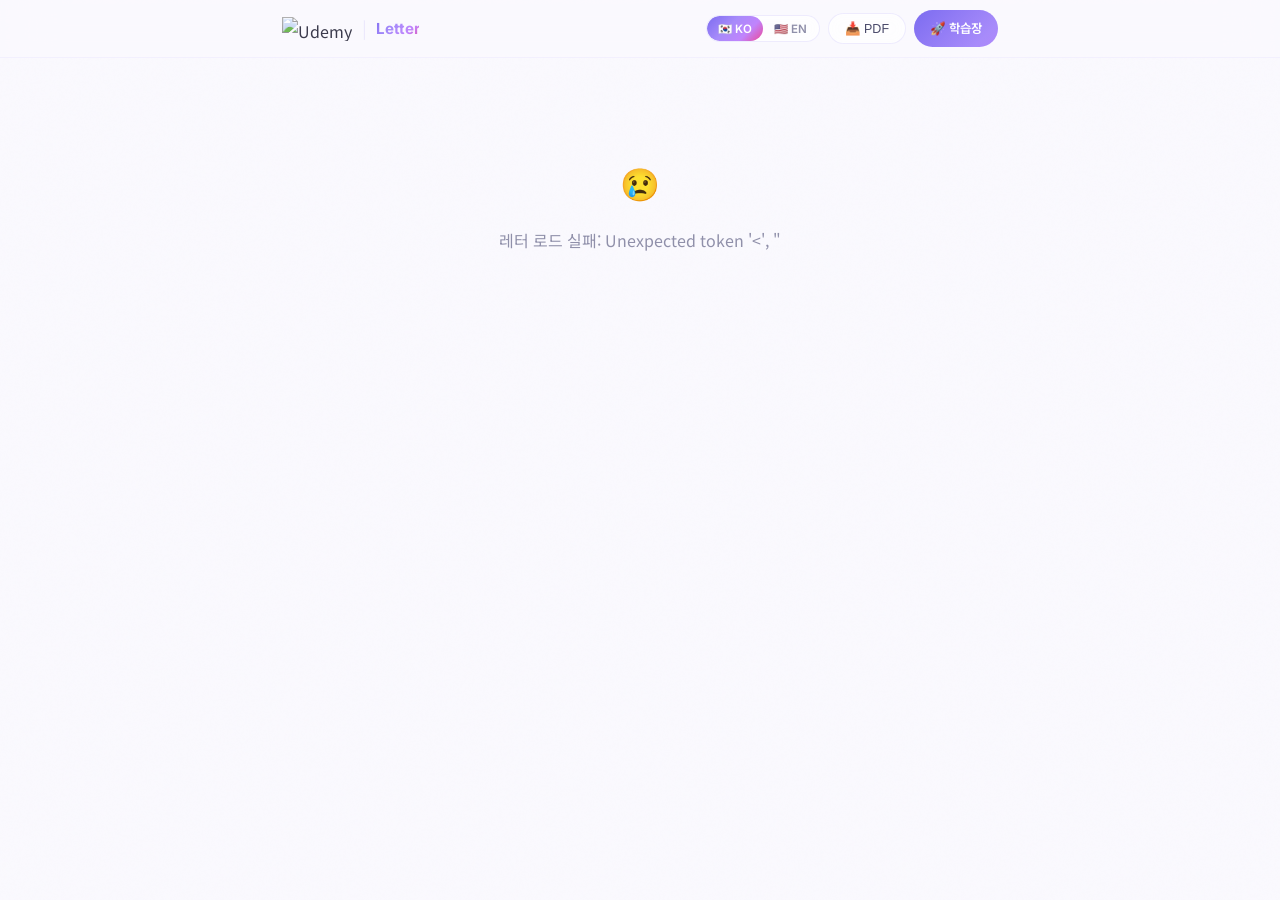
==== commit 0f0569d3: "Update index.html" ====
--- a/letter/index.html
+++ b/letter/index.html
@@ -30,8 +30,10 @@
   </div>
 </header>
 
+<!-- Side Navigation -->
+<nav class="side-nav" id="side-nav"></nav>
+
 <main id="letter-content">
-  <!-- Dynamic content rendered by JS -->
   <div id="letter-loading" style="text-align:center;padding:6rem 2rem;color:#9090aa;">
     <div style="font-size:2rem;margin-bottom:1rem;">📮</div>
     <div>레터를 불러오는 중...</div>
@@ -43,6 +45,7 @@
     <div class="footer-actions">
       <button class="btn-letter" id="btn-pdf-bottom">📥 PDF 다운로드</button>
       <a href="#" class="btn-letter btn-primary" id="btn-campus-bottom">🚀 학습장 바로가기</a>
+      <a href="#" class="btn-explorer" id="btn-explorer">🔭 강의 탐험하기</a>
     </div>
     <div class="footer-links">
       <a href="#" class="footer-link" id="btn-archive">📖 이전 호 보기</a>
--- a/letter/css/letter.css
+++ b/letter/css/letter.css
@@ -1251,3 +1251,160 @@
   }
 }
 
+/* === Floating Side Nav === */
+.side-nav {
+  position: fixed;
+  right: 1.5rem;
+  top: 50%;
+  transform: translateY(-50%);
+  z-index: 80;
+  display: flex;
+  flex-direction: column;
+  gap: 0.4rem;
+  opacity: 0;
+  visibility: hidden;
+  transition: all 0.4s var(--transition);
+}
+.side-nav.visible {
+  opacity: 1;
+  visibility: visible;
+}
+.side-nav-item {
+  display: flex;
+  align-items: center;
+  gap: 0.5rem;
+  padding: 0.45rem 0.7rem;
+  background: var(--bg-glass-strong);
+  backdrop-filter: blur(12px);
+  border: 1px solid var(--border);
+  border-radius: 20px;
+  text-decoration: none;
+  color: var(--text-muted);
+  font-size: 0.7rem;
+  font-weight: 500;
+  transition: all 0.25s var(--transition);
+  cursor: pointer;
+  white-space: nowrap;
+}
+.side-nav-item:hover {
+  border-color: var(--accent);
+  color: var(--accent);
+  transform: translateX(-4px);
+  box-shadow: var(--shadow);
+}
+.side-nav-item.active {
+  background: var(--accent);
+  color: white;
+  border-color: var(--accent);
+}
+.side-nav-icon { font-size: 0.85rem; }
+.side-nav-label { display: inline; }
+
+/* Mobile: horizontal top bar */
+@media (max-width: 900px) {
+  .side-nav {
+    position: fixed;
+    right: auto;
+    left: 0;
+    top: auto;
+    bottom: 0;
+    transform: none;
+    flex-direction: row;
+    width: 100%;
+    justify-content: center;
+    padding: 0.5rem;
+    background: var(--bg-glass-strong);
+    backdrop-filter: blur(16px);
+    border-top: 1px solid var(--border-light);
+    gap: 0.3rem;
+    border-radius: 0;
+  }
+  .side-nav-label { display: none; }
+  .side-nav-item {
+    padding: 0.4rem 0.6rem;
+    border-radius: 15px;
+    font-size: 0.65rem;
+  }
+}
+
+/* === Header Letter text alignment === */
+.header-title {
+  font-family: var(--font-en);
+  font-size: 0.95rem;
+  font-weight: 700;
+  background: var(--gradient-main);
+  -webkit-background-clip: text;
+  -webkit-text-fill-color: transparent;
+  background-clip: text;
+  letter-spacing: -0.02em;
+  position: relative;
+  top: 1px;
+}
+
+/* === Quill editor images in viewer === */
+.insight-card img,
+.content-section .ql-editor img,
+.editor-content img {
+  max-width: 100%;
+  height: auto;
+  display: block;
+  margin: 1rem auto;
+  border-radius: var(--radius-sm);
+}
+
+/* === Common closing template === */
+.closing-template {
+  text-align: center;
+  padding: 3rem 2rem;
+  background: var(--gradient-soft);
+  position: relative;
+}
+.closing-template::before {
+  content: '';
+  position: absolute;
+  top: 0; left: 0; right: 0;
+  height: 2px;
+  background: var(--gradient-main);
+}
+.closing-template h2 {
+  font-size: 1.3rem;
+  background: var(--gradient-main);
+  -webkit-background-clip: text;
+  -webkit-text-fill-color: transparent;
+  background-clip: text;
+  margin-bottom: 1.2rem;
+  font-weight: 800;
+}
+.closing-template p {
+  font-size: 0.88rem;
+  color: var(--text-secondary);
+  margin-bottom: 0.8rem;
+  line-height: 1.8;
+}
+.closing-template .closing-emoji {
+  font-size: 2rem;
+  margin-bottom: 1rem;
+  display: block;
+}
+
+/* === Explorer link button === */
+.btn-explorer {
+  padding: 0.45rem 1rem;
+  border: 1px solid var(--accent);
+  background: transparent;
+  color: var(--accent);
+  border-radius: 25px;
+  cursor: pointer;
+  font-size: 0.78rem;
+  font-weight: 600;
+  transition: all 0.3s var(--transition);
+  text-decoration: none;
+  display: inline-flex;
+  align-items: center;
+  gap: 0.3rem;
+}
+.btn-explorer:hover {
+  background: var(--accent);
+  color: white;
+  box-shadow: var(--shadow);
+}
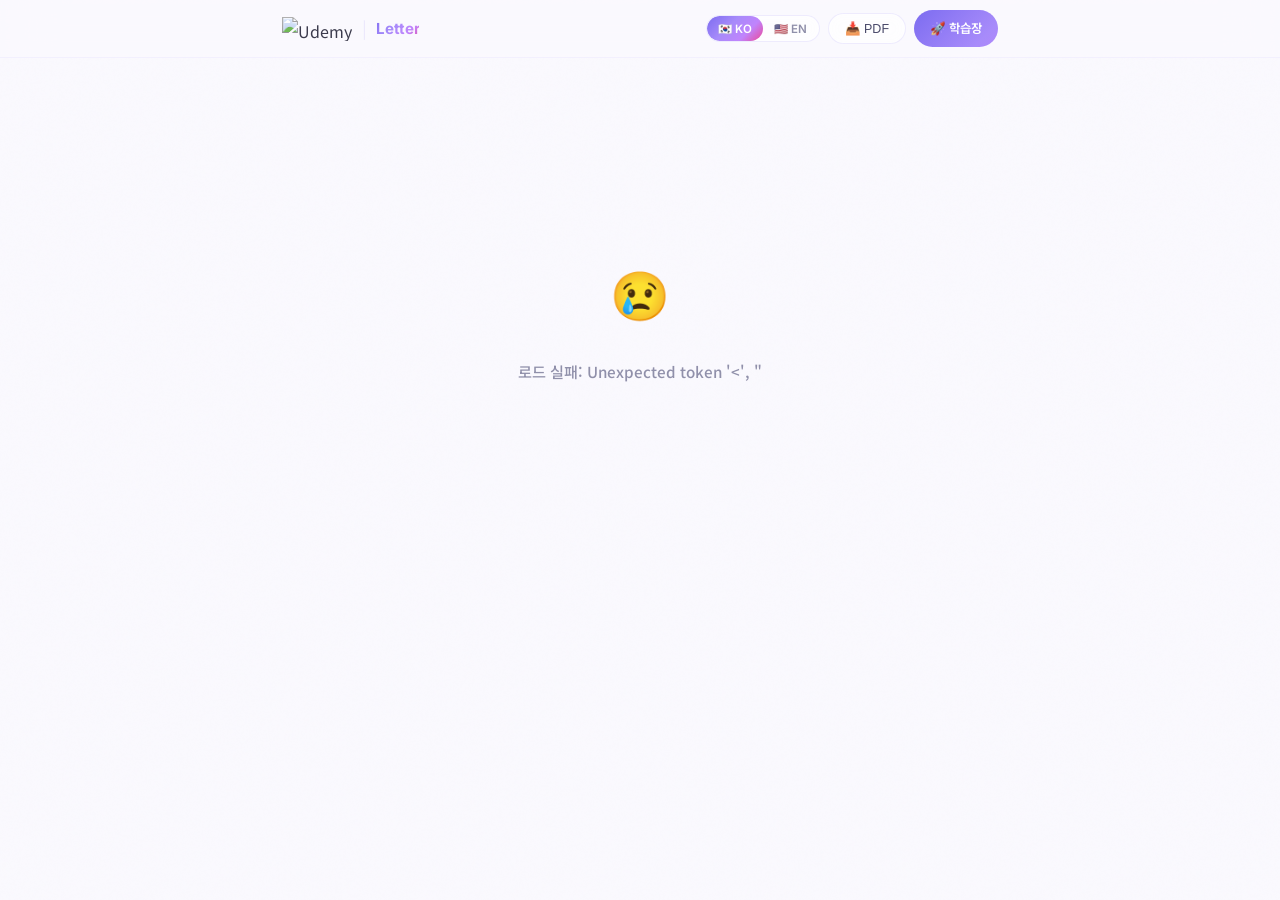
==== commit 9c48beb3: "Update index.html" ====
--- a/letter/index.html
+++ b/letter/index.html
@@ -43,8 +43,6 @@
 <footer class="letter-footer" id="letter-footer" style="display:none;">
   <div class="footer-inner">
     <div class="footer-actions">
-      <button class="btn-letter" id="btn-pdf-bottom">📥 PDF 다운로드</button>
-      <a href="#" class="btn-letter btn-primary" id="btn-campus-bottom">🚀 학습장 바로가기</a>
       <a href="#" class="btn-explorer" id="btn-explorer">🔭 강의 탐험하기</a>
     </div>
     <div class="footer-links">
--- a/letter/css/letter.css
+++ b/letter/css/letter.css
@@ -1,10 +1,5 @@
-/* ═══════════════════════════════════════════════════════════
-   Udemy Letter 2026 — Premium Design v3
-   Phase 1-0: 피드백 반영 + 인터랙션 강화
-   ═══════════════════════════════════════════════════════════ */
 @import url('https://fonts.googleapis.com/css2?family=Noto+Sans+KR:wght@300;400;500;700;900&family=Inter:wght@300;400;500;600;700;800;900&display=swap');
 
-/* ═══ 변수 ═══ */
 :root {
   --bg: #faf9fe;
   --bg-white: #ffffff;
@@ -41,7 +36,6 @@
   --transition: cubic-bezier(0.4, 0, 0.2, 1);
 }
 
-/* ═══ 리셋 ═══ */
 *, *::before, *::after { margin: 0; padding: 0; box-sizing: border-box; }
 html { scroll-behavior: smooth; }
 body {
@@ -54,7 +48,6 @@
   overflow-x: hidden;
 }
 
-/* ═══ 노이즈 텍스처 ═══ */
 body::before {
   content: '';
   position: fixed;
@@ -65,7 +58,6 @@
 }
 body > * { position: relative; z-index: 1; }
 
-/* ═══ 키프레임 ═══ */
 @keyframes gradientShift {
   0% { background-position: 0% 50%; }
   50% { background-position: 100% 50%; }
@@ -75,10 +67,6 @@
   from { opacity: 0; transform: translateY(30px); }
   to { opacity: 1; transform: translateY(0); }
 }
-@keyframes fadeIn {
-  from { opacity: 0; }
-  to { opacity: 1; }
-}
 @keyframes float {
   0%, 100% { transform: translateY(0); }
   50% { transform: translateY(-8px); }
@@ -105,28 +93,10 @@
   0%, 100% { opacity: 1; transform: scale(1); }
   50% { opacity: 0.6; transform: scale(1.15); }
 }
-@keyframes slideInRight {
-  from { opacity: 0; transform: translateX(20px); }
-  to { opacity: 1; transform: translateX(0); }
-}
-@keyframes ripple {
-  0% { transform: scale(0.8); opacity: 0.5; }
-  100% { transform: scale(2.5); opacity: 0; }
-}
-@keyframes countUp {
-  from { opacity: 0; transform: translateY(10px); }
-  to { opacity: 1; transform: translateY(0); }
-}
-@keyframes borderGlow {
-  0%, 100% { border-color: rgba(124,108,240,0.15); }
-  50% { border-color: rgba(124,108,240,0.35); }
-}
-
-/* ═══ 스크롤 프로그레스 바 ═══ */
+
 .scroll-progress {
   position: fixed;
-  top: 0;
-  left: 0;
+  top: 0; left: 0;
   height: 3px;
   width: 0%;
   background: var(--gradient-main);
@@ -135,11 +105,9 @@
   box-shadow: 0 0 8px rgba(124,108,240,0.4);
 }
 
-/* ═══ 헤더 ═══ */
 .letter-header {
   position: sticky;
-  top: 0;
-  z-index: 100;
+  top: 0; z-index: 100;
   background: rgba(250,249,254,0.82);
   backdrop-filter: blur(24px) saturate(180%);
   -webkit-backdrop-filter: blur(24px) saturate(180%);
@@ -159,16 +127,8 @@
   justify-content: space-between;
   align-items: center;
 }
-.header-brand {
-  display: flex;
-  align-items: center;
-  gap: 0.6rem;
-}
-.udemy-logo {
-  height: 24px;
-  opacity: 0.85;
-  transition: opacity 0.2s;
-}
+.header-brand { display: flex; align-items: center; gap: 0.6rem; }
+.udemy-logo { height: 24px; opacity: 0.85; transition: opacity 0.2s; }
 .udemy-logo:hover { opacity: 1; }
 .header-divider { color: var(--border); font-size: 1.1rem; }
 .header-title {
@@ -180,14 +140,11 @@
   -webkit-text-fill-color: transparent;
   background-clip: text;
   letter-spacing: -0.02em;
-}
-.header-actions {
-  display: flex;
-  gap: 0.5rem;
-  align-items: center;
-}
-
-/* 언어 토글 */
+  position: relative;
+  top: 1px;
+}
+.header-actions { display: flex; gap: 0.5rem; align-items: center; }
+
 .lang-toggle {
   display: flex;
   border: 1px solid var(--border);
@@ -214,7 +171,6 @@
   border-radius: 18px;
 }
 
-/* 버튼 */
 .btn-letter {
   padding: 0.45rem 1rem;
   border: 1px solid var(--border);
@@ -251,7 +207,6 @@
   transform: translateY(-2px);
 }
 
-/* ═══ 표지 ═══ */
 .cover-section {
   background: var(--gradient-cover);
   background-size: 400% 400%;
@@ -266,7 +221,6 @@
   align-items: center;
   justify-content: center;
 }
-/* 빛 효과 */
 .cover-section::before {
   content: '';
   position: absolute;
@@ -279,7 +233,6 @@
   animation: floatSlow 25s ease-in-out infinite;
   pointer-events: none;
 }
-/* 하단 페이드 */
 .cover-section::after {
   content: '';
   position: absolute;
@@ -295,23 +248,25 @@
   z-index: 1;
   animation: fadeInUp 0.8s ease;
 }
-
-/* 표지 이미지 */
 .cover-image {
-  max-width: 380px;
-  margin: 0 auto 2rem;
-  border-radius: 16px;
-  overflow: hidden;
-  box-shadow: 0 16px 48px rgba(0,0,0,0.25);
-  transition: transform 0.4s var(--transition);
-}
-.cover-image:hover { transform: scale(1.02); }
-.cover-image img {
-  width: 100%;
-  height: auto;
-  display: block;
-}
-
+  max-width: 680px;
+  margin: 0 auto 2.5rem;
+  border-radius: 20px;
+  overflow: hidden;
+  box-shadow: 0 20px 60px rgba(0,0,0,0.25);
+  transition: transform 0.5s var(--transition);
+  position: relative;
+}
+.cover-image::after {
+  content: '';
+  position: absolute;
+  inset: 0;
+  border-radius: 20px;
+  box-shadow: inset 0 0 30px rgba(0,0,0,0.1);
+  pointer-events: none;
+}
+.cover-image:hover { transform: scale(1.02) translateY(-4px); }
+.cover-image img { width: 100%; height: auto; display: block; }
 .cover-badge {
   display: inline-block;
   padding: 0.4rem 1.5rem;
@@ -332,18 +287,8 @@
   letter-spacing: -0.03em;
   text-shadow: 0 2px 20px rgba(0,0,0,0.1);
 }
-.cover-subtitle {
-  font-size: 1.1rem;
-  opacity: 0.85;
-  font-weight: 300;
-  margin-bottom: 1rem;
-}
-.cover-company {
-  font-size: 0.92rem;
-  opacity: 0.7;
-  font-weight: 400;
-  margin-bottom: 0.5rem;
-}
+.cover-subtitle { font-size: 1.1rem; opacity: 0.85; font-weight: 300; margin-bottom: 1rem; }
+.cover-company { font-size: 0.92rem; opacity: 0.7; font-weight: 400; margin-bottom: 0.5rem; }
 .cover-reading-time {
   display: inline-block;
   padding: 0.3rem 1rem;
@@ -354,7 +299,6 @@
   margin-top: 0.8rem;
 }
 
-/* ═══ INDEX ═══ */
 .index-section {
   max-width: var(--max-width);
   margin: 2.5rem auto 3rem;
@@ -373,15 +317,15 @@
 }
 .index-grid {
   display: grid;
-  grid-template-columns: repeat(3, 1fr);
-  gap: 1rem;
+  grid-template-columns: repeat(4, 1fr);
+  gap: 0.8rem;
 }
 .index-card {
   display: flex;
   flex-direction: column;
   align-items: center;
-  gap: 0.6rem;
-  padding: 1.8rem 1.2rem;
+  gap: 0.5rem;
+  padding: 1.2rem 0.8rem;
   background: var(--bg-white);
   border: 1px solid var(--border);
   border-radius: var(--radius);
@@ -416,16 +360,16 @@
   letter-spacing: 0.15em;
 }
 .index-icon {
-  font-size: 2.2rem;
+  font-size: 1.8rem;
   animation: bounce-subtle 3s ease-in-out infinite;
 }
 .index-card:nth-child(1) .index-icon { animation-delay: 0s; }
-.index-card:nth-child(2) .index-icon { animation-delay: 0.4s; }
-.index-card:nth-child(3) .index-icon { animation-delay: 0.8s; }
-.index-title { font-size: 0.92rem; font-weight: 700; }
-.index-desc { font-size: 0.76rem; color: var(--text-muted); line-height: 1.5; }
-
-/* ═══ 콘텐츠 섹션 ═══ */
+.index-card:nth-child(2) .index-icon { animation-delay: 0.3s; }
+.index-card:nth-child(3) .index-icon { animation-delay: 0.6s; }
+.index-card:nth-child(4) .index-icon { animation-delay: 0.9s; }
+.index-title { font-size: 0.82rem; font-weight: 700; }
+.index-desc { font-size: 0.72rem; color: var(--text-muted); line-height: 1.4; }
+
 .content-section {
   max-width: var(--max-width);
   margin: 4rem auto;
@@ -459,7 +403,6 @@
   line-height: 1.6;
 }
 
-/* ═══ 인사이트 카드 ═══ */
 .insight-card {
   background: var(--bg-white);
   border: 1px solid var(--border);
@@ -482,20 +425,16 @@
   box-shadow: var(--shadow-lg);
   transform: translateY(-2px);
 }
-.insight-card h3 {
-  font-size: 1.2rem;
-  font-weight: 800;
-  margin-bottom: 0.3rem;
-  letter-spacing: -0.01em;
-}
-.insight-subtitle {
-  color: var(--text-secondary);
-  font-size: 0.88rem;
-  margin-bottom: 2rem;
-  font-weight: 400;
-}
-
-/* 통계 카드 */
+.insight-card h3 { font-size: 1.2rem; font-weight: 800; margin-bottom: 0.3rem; }
+.insight-card img {
+  max-width: 100%;
+  height: auto;
+  display: block;
+  margin: 1rem auto;
+  border-radius: var(--radius-sm);
+}
+.insight-subtitle { color: var(--text-secondary); font-size: 0.88rem; margin-bottom: 2rem; }
+
 .insight-stats {
   display: grid;
   grid-template-columns: repeat(3, 1fr);
@@ -509,41 +448,13 @@
   border: 1px solid var(--border-light);
   border-radius: var(--radius-sm);
   transition: all 0.35s var(--transition);
-  position: relative;
-  overflow: hidden;
-}
-.stat-item::after {
-  content: '';
-  position: absolute;
-  inset: 0;
-  border-radius: var(--radius-sm);
-  opacity: 0;
-  background: var(--gradient-card);
-  transition: opacity 0.3s;
-}
-.stat-item:hover {
-  box-shadow: var(--shadow);
-  transform: translateY(-3px);
-}
-.stat-item:hover::after { opacity: 1; }
-.stat-item > * { position: relative; z-index: 1; }
-.stat-icon {
-  font-size: 2.2rem;
-  margin-bottom: 0.5rem;
-  animation: bounce-subtle 2.5s ease-in-out infinite;
-}
-.stat-item:nth-child(1) .stat-icon { animation-delay: 0s; }
-.stat-item:nth-child(2) .stat-icon { animation-delay: 0.3s; }
-.stat-item:nth-child(3) .stat-icon { animation-delay: 0.6s; }
+}
+.stat-item:hover { box-shadow: var(--shadow); transform: translateY(-3px); }
+.stat-icon { font-size: 2.2rem; margin-bottom: 0.5rem; animation: bounce-subtle 2.5s ease-in-out infinite; }
 .stat-label { font-size: 0.88rem; font-weight: 700; margin-bottom: 0.2rem; }
 .stat-desc { font-size: 0.74rem; color: var(--text-muted); line-height: 1.4; }
 
-/* 키워드 */
-.insight-keywords {
-  display: flex;
-  flex-wrap: wrap;
-  gap: 0.5rem;
-}
+.insight-keywords { display: flex; flex-wrap: wrap; gap: 0.5rem; }
 .keyword {
   padding: 0.35rem 1rem;
   background: var(--gradient-card);
@@ -553,16 +464,9 @@
   font-size: 0.76rem;
   font-weight: 600;
   transition: all 0.25s var(--transition);
-  cursor: default;
-}
-.keyword:hover {
-  background: var(--accent);
-  color: white;
-  border-color: var(--accent);
-  transform: translateY(-1px);
-}
-
-/* ═══ 강의 미니 카드 (트렌드 섹션) ═══ */
+}
+.keyword:hover { background: var(--accent); color: white; border-color: var(--accent); }
+
 .insight-courses { margin-top: 2.5rem; }
 .insight-courses h3 { font-size: 1.1rem; font-weight: 700; margin-bottom: 0.3rem; }
 .courses-subtitle { color: var(--text-secondary); font-size: 0.85rem; margin-bottom: 1.5rem; }
@@ -595,15 +499,14 @@
   transform: translateY(-4px);
 }
 .course-mini-card:hover::after { opacity: 1; }
-.mini-icon {
-  font-size: 1.8rem;
+.course-mini-card img {
+  width: 100%;
+  height: 100px;
+  object-fit: cover;
+  border-radius: 8px;
   margin-bottom: 0.6rem;
-  animation: wiggle 4s ease-in-out infinite;
-}
-.course-mini-card:nth-child(1) .mini-icon { animation-delay: 0s; }
-.course-mini-card:nth-child(2) .mini-icon { animation-delay: 0.5s; }
-.course-mini-card:nth-child(3) .mini-icon { animation-delay: 1s; }
-.course-mini-card:nth-child(4) .mini-icon { animation-delay: 1.5s; }
+}
+.mini-icon { font-size: 1.8rem; margin-bottom: 0.6rem; animation: wiggle 4s ease-in-out infinite; }
 .course-mini-card h4 { font-size: 0.9rem; font-weight: 700; margin-bottom: 0.3rem; line-height: 1.4; }
 .course-mini-card p { font-size: 0.78rem; color: var(--text-secondary); margin-bottom: 0.6rem; line-height: 1.5; }
 .mini-time { font-size: 0.72rem; color: var(--text-muted); }
@@ -618,12 +521,8 @@
   text-decoration: none;
   transition: all 0.25s var(--transition);
 }
-.mini-link:hover {
-  color: var(--accent-dark);
-  gap: 0.5rem;
-}
-
-/* ═══ 신규 콘텐츠 ═══ */
+.mini-link:hover { color: var(--accent-dark); gap: 0.5rem; }
+
 .new-highlight {
   display: grid;
   grid-template-columns: 1fr 1fr;
@@ -649,11 +548,15 @@
   opacity: 0;
   transition: opacity 0.3s;
 }
-.new-highlight-card:hover {
-  box-shadow: var(--shadow-card-hover);
-  transform: translateY(-3px);
-}
+.new-highlight-card:hover { box-shadow: var(--shadow-card-hover); transform: translateY(-3px); }
 .new-highlight-card:hover::before { opacity: 1; }
+.new-highlight-card img {
+  width: 100%;
+  height: 120px;
+  object-fit: cover;
+  border-radius: 8px;
+  margin-bottom: 0.8rem;
+}
 .highlight-badge {
   display: inline-block;
   padding: 0.25rem 0.8rem;
@@ -663,7 +566,6 @@
   font-size: 0.68rem;
   font-weight: 700;
   margin-bottom: 1rem;
-  letter-spacing: 0.05em;
 }
 .new-highlight-card h3 { font-size: 1.02rem; font-weight: 700; margin-bottom: 0.5rem; }
 .new-highlight-card > p { font-size: 0.82rem; color: var(--text-secondary); margin-bottom: 1.2rem; line-height: 1.6; }
@@ -678,14 +580,10 @@
   border-radius: var(--radius-xs);
   transition: all 0.25s var(--transition);
 }
-.h-course:hover {
-  background: var(--gradient-card);
-  transform: translateX(4px);
-}
+.h-course:hover { background: var(--gradient-card); transform: translateX(4px); }
 .h-title { font-size: 0.82rem; font-weight: 600; flex: 1; }
 .h-time { font-size: 0.72rem; color: var(--text-muted); }
 
-/* 요약 */
 .new-summary {
   text-align: center;
   padding: 2rem;
@@ -698,7 +596,6 @@
 }
 .new-summary strong { color: var(--accent); font-weight: 700; }
 
-/* ═══ CTA ═══ */
 .cta-primary {
   display: inline-flex;
   align-items: center;
@@ -719,31 +616,12 @@
   position: relative;
   overflow: hidden;
 }
-.cta-primary::before {
-  content: '';
-  position: absolute;
-  top: 50%; left: 50%;
-  width: 0; height: 0;
-  background: rgba(255,255,255,0.15);
-  border-radius: 50%;
-  transform: translate(-50%, -50%);
-  transition: width 0.5s, height 0.5s;
-}
-.cta-primary:hover::before {
-  width: 300px;
-  height: 300px;
-}
 .cta-primary:hover {
   transform: translateY(-3px) scale(1.02);
   box-shadow: 0 8px 32px rgba(124,108,240,0.35);
 }
-.cta-primary .cta-arrow {
-  transition: transform 0.3s var(--transition);
-  display: inline-block;
-}
-.cta-primary:hover .cta-arrow {
-  transform: translateX(5px);
-}
+.cta-primary .cta-arrow { transition: transform 0.3s var(--transition); display: inline-block; }
+.cta-primary:hover .cta-arrow { transform: translateX(5px); }
 
 .cta-banner {
   background: var(--gradient-card);
@@ -753,20 +631,18 @@
   text-align: center;
   margin: 2.5rem 0;
   animation: pulse-glow 4s ease-in-out infinite;
-  transition: all 0.3s var(--transition);
-}
-.cta-banner:hover {
-  box-shadow: var(--shadow-lg);
-}
-.cta-banner p {
-  font-size: 0.92rem;
-  color: var(--text-secondary);
-  margin-bottom: 1rem;
-  line-height: 1.6;
-}
+}
+.cta-banner:hover { box-shadow: var(--shadow-lg); }
+.cta-banner p { font-size: 0.92rem; color: var(--text-secondary); margin-bottom: 1rem; line-height: 1.6; }
 .cta-banner strong { color: var(--accent); }
-
-/* ═══ 큐레이션 ═══ */
+.cta-buttons-row {
+  display: flex;
+  gap: 0.6rem;
+  justify-content: center;
+  flex-wrap: wrap;
+  margin-top: 1rem;
+}
+
 .curation-header {
   background: var(--bg-white);
   border: 1px solid var(--border);
@@ -784,18 +660,8 @@
   width: 4px;
   background: var(--gradient-main);
 }
-.curation-header h3 {
-  font-size: 1.02rem;
-  font-weight: 700;
-  margin-bottom: 1rem;
-  padding-left: 0.8rem;
-}
-.curation-tags {
-  display: flex;
-  gap: 0.5rem;
-  flex-wrap: wrap;
-  padding-left: 0.8rem;
-}
+.curation-header h3 { font-size: 1.02rem; font-weight: 700; margin-bottom: 1rem; padding-left: 0.8rem; }
+.curation-tags { display: flex; gap: 0.5rem; flex-wrap: wrap; padding-left: 0.8rem; }
 .curation-tag {
   padding: 0.35rem 1rem;
   background: var(--gradient-main);
@@ -807,7 +673,6 @@
 }
 .curation-tag:hover { transform: scale(1.05); }
 
-/* 큐레이션 리스트 */
 .curation-list { display: flex; flex-direction: column; gap: 0.7rem; }
 .curation-rich-item {
   display: flex;
@@ -836,7 +701,6 @@
   transform: translateX(6px);
 }
 .curation-rich-item:hover::before { opacity: 1; }
-
 .curation-rank {
   font-family: var(--font-en);
   font-size: 1.2rem;
@@ -850,9 +714,6 @@
   padding-top: 0.2rem;
   animation: sparkle 2.5s ease-in-out infinite;
 }
-.curation-rich-item:nth-child(odd) .curation-rank { animation-delay: 0s; }
-.curation-rich-item:nth-child(even) .curation-rank { animation-delay: 0.5s; }
-
 .curation-rich-info { flex: 1; }
 .curation-rich-title {
   font-size: 0.9rem;
@@ -873,13 +734,8 @@
   margin-bottom: 0.5rem;
   flex-wrap: wrap;
 }
-.curation-rich-meta span {
-  display: inline-flex;
-  align-items: center;
-  gap: 0.15rem;
-}
-
-/* 강의 뱃지 */
+.curation-rich-meta span { display: inline-flex; align-items: center; gap: 0.15rem; }
+
 .course-badge {
   display: inline-block;
   padding: 0.15rem 0.5rem;
@@ -895,7 +751,6 @@
 .badge-new { background: #ede9fe; color: #5b21b6; }
 .badge-essential { background: #fce7f3; color: #9d174d; }
 
-/* AI 코멘트 */
 .curation-rich-comment {
   font-size: 0.78rem;
   color: var(--text-secondary);
@@ -908,7 +763,6 @@
 }
 .curation-rich-comment::before { content: '💡 '; }
 
-/* CTA 버튼 (큐레이션) */
 .curation-rich-cta {
   display: inline-flex;
   align-items: center;
@@ -923,8 +777,6 @@
   font-weight: 600;
   text-decoration: none;
   transition: all 0.3s var(--transition);
-  position: relative;
-  overflow: hidden;
 }
 .curation-rich-cta:hover {
   box-shadow: 0 4px 16px rgba(124,108,240,0.3);
@@ -939,10 +791,70 @@
   padding: 1rem;
   background: var(--bg-warm);
   border-radius: var(--radius-xs);
-  line-height: 1.5;
-}
-
-/* ═══ 마무리 ═══ */
+}
+
+.curation-banner-image {
+  width: 100%;
+  border-radius: var(--radius);
+  overflow: hidden;
+  margin-bottom: 1.5rem;
+  box-shadow: var(--shadow-sm);
+}
+.curation-banner-image img {
+  width: 100%;
+  height: 180px;
+  object-fit: cover;
+  display: block;
+  transition: transform 0.4s var(--transition);
+}
+.curation-banner-image:hover img { transform: scale(1.03); }
+
+.section-illustration {
+  width: 100%;
+  border-radius: var(--radius);
+  overflow: hidden;
+  margin-bottom: 2rem;
+  box-shadow: var(--shadow);
+  transition: all 0.4s var(--transition);
+}
+.section-illustration:hover { box-shadow: var(--shadow-lg); transform: translateY(-2px); }
+.section-illustration img { width: 100%; height: auto; display: block; transition: transform 0.5s var(--transition); }
+.section-illustration:hover img { transform: scale(1.02); }
+
+.closing-template {
+  text-align: center;
+  padding: 3rem 2rem;
+  background: var(--gradient-soft);
+  position: relative;
+}
+.closing-template::before {
+  content: '';
+  position: absolute;
+  top: 0; left: 0; right: 0;
+  height: 2px;
+  background: var(--gradient-main);
+}
+.closing-template h2 {
+  font-size: 1.3rem;
+  background: var(--gradient-main);
+  -webkit-background-clip: text;
+  -webkit-text-fill-color: transparent;
+  background-clip: text;
+  margin-bottom: 1.2rem;
+  font-weight: 800;
+}
+.closing-template p {
+  font-size: 0.88rem;
+  color: var(--text-secondary);
+  margin-bottom: 0.8rem;
+  line-height: 1.8;
+}
+.closing-template .closing-emoji {
+  font-size: 2rem;
+  margin-bottom: 1rem;
+  display: block;
+}
+
 .closing-section {
   background: var(--gradient-soft);
   padding: 4rem 2rem;
@@ -958,30 +870,17 @@
   background: var(--gradient-main);
 }
 .closing-inner { max-width: var(--max-width); margin: 0 auto; }
-.closing-inner h2 {
-  font-size: 1.35rem;
-  background: var(--gradient-main);
-  -webkit-background-clip: text;
-  -webkit-text-fill-color: transparent;
-  background-clip: text;
-  margin-bottom: 1.5rem;
-  font-weight: 800;
-}
-.closing-inner p {
-  font-size: 0.9rem;
-  color: var(--text-secondary);
-  margin-bottom: 1rem;
-  line-height: 1.8;
-}
-.closing-highlight {
-  font-weight: 700 !important;
-  color: var(--text) !important;
-  -webkit-text-fill-color: var(--text) !important;
-  font-size: 1.02rem !important;
-  margin-top: 1rem !important;
-}
-
-/* ═══ 푸터 ═══ */
+.closing-illustration {
+  max-width: 600px;
+  margin: 0 auto 2.5rem;
+  border-radius: var(--radius);
+  overflow: hidden;
+  opacity: 0.9;
+  transition: all 0.4s var(--transition);
+}
+.closing-illustration:hover { opacity: 1; }
+.closing-illustration img { width: 100%; height: auto; display: block; }
+
 .letter-footer {
   padding: 2.5rem 2rem;
   text-align: center;
@@ -993,7 +892,7 @@
   display: flex;
   justify-content: center;
   gap: 0.6rem;
-  margin-bottom: 1.2rem;
+  margin-bottom: 1rem;
 }
 .footer-links {
   display: flex;
@@ -1010,7 +909,23 @@
 .footer-link:hover { color: var(--accent); }
 .footer-copyright { font-size: 0.72rem; color: var(--text-muted); }
 
-/* ═══ 맨 위로 버튼 ═══ */
+.btn-explorer {
+  padding: 0.45rem 1rem;
+  border: 1px solid var(--accent);
+  background: transparent;
+  color: var(--accent);
+  border-radius: 25px;
+  cursor: pointer;
+  font-size: 0.78rem;
+  font-weight: 600;
+  transition: all 0.3s var(--transition);
+  text-decoration: none;
+  display: inline-flex;
+  align-items: center;
+  gap: 0.3rem;
+}
+.btn-explorer:hover { background: var(--accent); color: white; box-shadow: var(--shadow); }
+
 .scroll-to-top {
   position: fixed;
   bottom: 2rem;
@@ -1033,225 +948,9 @@
   transition: all 0.3s var(--transition);
   z-index: 90;
 }
-.scroll-to-top.visible {
-  opacity: 1;
-  visibility: visible;
-  transform: translateY(0);
-}
-.scroll-to-top:hover {
-  transform: translateY(-3px) scale(1.1);
-  box-shadow: var(--shadow-glow);
-}
-
-/* ═══ 스크롤 애니메이션 ═══ */
-.animate-on-scroll {
-  opacity: 0;
-  transform: translateY(24px);
-  transition: all 0.65s var(--transition);
-}
-.animate-on-scroll.visible {
-  opacity: 1;
-  transform: translateY(0);
-}
-/* 시차 */
-.animate-on-scroll:nth-child(2) { transition-delay: 0.08s; }
-.animate-on-scroll:nth-child(3) { transition-delay: 0.16s; }
-.animate-on-scroll:nth-child(4) { transition-delay: 0.24s; }
-
-/* 언어 전환 페이드 */
-[data-ko][data-en] {
-  transition: opacity 0.15s ease;
-}
-
-/* ═══ 반응형 ═══ */
-@media (max-width: 768px) {
-  .cover-title { font-size: 1.7rem; }
-  .cover-section { padding: 3rem 1.5rem 3.5rem; min-height: 420px; }
-  .cover-image { max-width: 280px; }
-  .index-grid { grid-template-columns: 1fr; gap: 0.8rem; }
-  .index-section { margin-top: 1.5rem; }
-  .insight-stats { grid-template-columns: 1fr; }
-  .course-grid-4 { grid-template-columns: 1fr; }
-  .new-highlight { grid-template-columns: 1fr; }
-  .content-section { margin: 2.5rem auto; padding: 0 1.5rem; }
-  .insight-card { padding: 1.5rem; }
-  .curation-rich-item { flex-direction: column; padding: 1rem 1.2rem; }
-  .curation-rank { min-width: auto; }
-  .header-actions { gap: 0.3rem; }
-  .btn-letter { font-size: 0.7rem; padding: 0.35rem 0.7rem; }
-  .section-header h2 { font-size: 1.25rem; }
-  .cta-banner { padding: 1.2rem 1rem; }
-  .cta-primary { padding: 0.65rem 1.2rem; font-size: 0.82rem; }
-  .scroll-to-top { bottom: 1.2rem; right: 1.2rem; width: 40px; height: 40px; }
-}
-
-@media (max-width: 480px) {
-  .header-inner { padding: 0 1rem; }
-  .cover-title { font-size: 1.4rem; }
-  .lang-toggle { display: none; }
-  .cover-reading-time { font-size: 0.72rem; }
-}
-
-/* ═══ 인쇄/PDF ═══ */
-@media print {
-  .letter-header, .letter-footer, .lang-toggle,
-  .scroll-progress, .scroll-to-top,
-  .cta-banner, .cta-primary { display: none !important; }
-
-  body {
-    -webkit-print-color-adjust: exact;
-    print-color-adjust: exact;
-    background: white;
-  }
-  body::before { display: none; }
-
-  @page {
-    size: A4;
-    margin: 15mm 12mm;
-  }
-
-  .cover-section {
-    page-break-after: always;
-    min-height: 90vh;
-    animation: none !important;
-    background: #7c6cf0 !important;
-  }
-  .index-section {
-    page-break-before: always;
-    page-break-after: always;
-  }
-  .content-section {
-    page-break-before: always;
-  }
-  .insight-card, .course-mini-card, .new-highlight-card,
-  .curation-rich-item, .curation-header {
-    page-break-inside: avoid;
-  }
-  .closing-section {
-    page-break-before: always;
-  }
-
-  * { animation: none !important; transition: none !important; }
-
-  .cover-inner, .index-section, .content-section,
-  .closing-inner, .footer-inner {
-    max-width: 100% !important;
-  }
-
-  a[data-slug]::after {
-    content: " (" attr(href) ")";
-    font-size: 0.6rem;
-    color: #888;
-    word-break: break-all;
-  }
-}
-
-/* ═══ 섹션 일러스트 이미지 ═══ */
-.section-illustration {
-  width: 100%;
-  border-radius: var(--radius);
-  overflow: hidden;
-  margin-bottom: 2rem;
-  box-shadow: var(--shadow);
-  position: relative;
-  transition: all 0.4s var(--transition);
-}
-.section-illustration:hover {
-  box-shadow: var(--shadow-lg);
-  transform: translateY(-2px);
-}
-.section-illustration img {
-  width: 100%;
-  height: auto;
-  display: block;
-  transition: transform 0.5s var(--transition);
-}
-.section-illustration:hover img {
-  transform: scale(1.02);
-}
-
-/* 표지 이미지 — 더 크게 */
-.cover-image {
-  max-width: 680px;
-  margin: 0 auto 2.5rem;
-  border-radius: 20px;
-  overflow: hidden;
-  box-shadow: 0 20px 60px rgba(0,0,0,0.25);
-  transition: transform 0.5s var(--transition);
-  position: relative;
-}
-.cover-image::after {
-  content: '';
-  position: absolute;
-  inset: 0;
-  border-radius: 20px;
-  box-shadow: inset 0 0 30px rgba(0,0,0,0.1);
-  pointer-events: none;
-}
-.cover-image:hover { transform: scale(1.02) translateY(-4px); }
-.cover-image img {
-  width: 100%;
-  height: auto;
-  display: block;
-}
-
-/* 마무리 섹션 일러스트 */
-.closing-illustration {
-  max-width: 600px;
-  margin: 0 auto 2.5rem;
-  border-radius: var(--radius);
-  overflow: hidden;
-  opacity: 0.9;
-  transition: all 0.4s var(--transition);
-}
-.closing-illustration:hover { opacity: 1; }
-.closing-illustration img {
-  width: 100%;
-  height: auto;
-  display: block;
-}
-
-/* 큐레이션 상단 배너 이미지 */
-.curation-banner-image {
-  width: 100%;
-  border-radius: var(--radius);
-  overflow: hidden;
-  margin-bottom: 1.5rem;
-  box-shadow: var(--shadow-sm);
-  position: relative;
-}
-.curation-banner-image img {
-  width: 100%;
-  height: 180px;
-  object-fit: cover;
-  display: block;
-  transition: transform 0.4s var(--transition);
-}
-.curation-banner-image:hover img {
-  transform: scale(1.03);
-}
-
-/* 반응형 */
-@media (max-width: 768px) {
-  .cover-image { max-width: 100%; margin-bottom: 1.5rem; }
-  .closing-illustration { max-width: 100%; }
-  .curation-banner-image img { height: 120px; }
-}
-
-/* 인쇄 시 이미지 처리 */
-@media print {
-  .section-illustration, .closing-illustration,
-  .curation-banner-image {
-    box-shadow: none !important;
-    page-break-inside: avoid;
-  }
-  .section-illustration img, .closing-illustration img,
-  .curation-banner-image img {
-    transform: none !important;
-  }
-}
-
-/* === Floating Side Nav === */
+.scroll-to-top.visible { opacity: 1; visibility: visible; transform: translateY(0); }
+.scroll-to-top:hover { transform: translateY(-3px) scale(1.1); box-shadow: var(--shadow-glow); }
+
 .side-nav {
   position: fixed;
   right: 1.5rem;
@@ -1265,10 +964,7 @@
   visibility: hidden;
   transition: all 0.4s var(--transition);
 }
-.side-nav.visible {
-  opacity: 1;
-  visibility: visible;
-}
+.side-nav.visible { opacity: 1; visibility: visible; }
 .side-nav-item {
   display: flex;
   align-items: center;
@@ -1286,28 +982,69 @@
   cursor: pointer;
   white-space: nowrap;
 }
-.side-nav-item:hover {
-  border-color: var(--accent);
-  color: var(--accent);
-  transform: translateX(-4px);
-  box-shadow: var(--shadow);
-}
-.side-nav-item.active {
-  background: var(--accent);
-  color: white;
-  border-color: var(--accent);
-}
+.side-nav-item:hover { border-color: var(--accent); color: var(--accent); transform: translateX(-4px); box-shadow: var(--shadow); }
+.side-nav-item.active { background: var(--accent); color: white; border-color: var(--accent); }
 .side-nav-icon { font-size: 0.85rem; }
-.side-nav-label { display: inline; }
-
-/* Mobile: horizontal top bar */
+
+.letter-loading {
+  text-align: center;
+  padding: 6rem 2rem;
+  color: var(--text-muted);
+}
+.letter-loading-icon {
+  font-size: 3rem;
+  margin-bottom: 1.5rem;
+  animation: bounce-subtle 1.5s ease-in-out infinite;
+}
+.letter-loading-text {
+  font-size: 0.95rem;
+  font-weight: 500;
+  transition: opacity 0.3s;
+}
+.letter-loading-bar {
+  width: 200px;
+  height: 4px;
+  background: var(--border);
+  border-radius: 2px;
+  margin: 1.5rem auto 0;
+  overflow: hidden;
+}
+.letter-loading-fill {
+  height: 100%;
+  background: var(--gradient-main);
+  border-radius: 2px;
+  width: 0%;
+  transition: width 0.4s ease;
+}
+
+.ai-comment {
+  font-size: 0.75rem;
+  padding: 0.4rem 0.6rem;
+  background: #f5f3ff;
+  border-left: 3px solid #a78bfa;
+  border-radius: 0 6px 6px 0;
+  margin-bottom: 0.4rem;
+  line-height: 1.5;
+  color: var(--text-secondary);
+}
+
+.animate-on-scroll {
+  opacity: 0;
+  transform: translateY(24px);
+  transition: all 0.65s var(--transition);
+}
+.animate-on-scroll.visible { opacity: 1; transform: translateY(0); }
+.animate-on-scroll:nth-child(2) { transition-delay: 0.08s; }
+.animate-on-scroll:nth-child(3) { transition-delay: 0.16s; }
+.animate-on-scroll:nth-child(4) { transition-delay: 0.24s; }
+
+[data-ko][data-en] { transition: opacity 0.15s ease; }
+
 @media (max-width: 900px) {
   .side-nav {
     position: fixed;
-    right: auto;
-    left: 0;
-    top: auto;
-    bottom: 0;
+    right: auto; left: 0;
+    top: auto; bottom: 0;
     transform: none;
     flex-direction: row;
     width: 100%;
@@ -1319,92 +1056,52 @@
     gap: 0.3rem;
     border-radius: 0;
   }
-  .side-nav-label { display: none; }
-  .side-nav-item {
-    padding: 0.4rem 0.6rem;
-    border-radius: 15px;
-    font-size: 0.65rem;
-  }
-}
-
-/* === Header Letter text alignment === */
-.header-title {
-  font-family: var(--font-en);
-  font-size: 0.95rem;
-  font-weight: 700;
-  background: var(--gradient-main);
-  -webkit-background-clip: text;
-  -webkit-text-fill-color: transparent;
-  background-clip: text;
-  letter-spacing: -0.02em;
-  position: relative;
-  top: 1px;
-}
-
-/* === Quill editor images in viewer === */
-.insight-card img,
-.content-section .ql-editor img,
-.editor-content img {
-  max-width: 100%;
-  height: auto;
-  display: block;
-  margin: 1rem auto;
-  border-radius: var(--radius-sm);
-}
-
-/* === Common closing template === */
-.closing-template {
-  text-align: center;
-  padding: 3rem 2rem;
-  background: var(--gradient-soft);
-  position: relative;
-}
-.closing-template::before {
-  content: '';
-  position: absolute;
-  top: 0; left: 0; right: 0;
-  height: 2px;
-  background: var(--gradient-main);
-}
-.closing-template h2 {
-  font-size: 1.3rem;
-  background: var(--gradient-main);
-  -webkit-background-clip: text;
-  -webkit-text-fill-color: transparent;
-  background-clip: text;
-  margin-bottom: 1.2rem;
-  font-weight: 800;
-}
-.closing-template p {
-  font-size: 0.88rem;
-  color: var(--text-secondary);
-  margin-bottom: 0.8rem;
-  line-height: 1.8;
-}
-.closing-template .closing-emoji {
-  font-size: 2rem;
-  margin-bottom: 1rem;
-  display: block;
-}
-
-/* === Explorer link button === */
-.btn-explorer {
-  padding: 0.45rem 1rem;
-  border: 1px solid var(--accent);
-  background: transparent;
-  color: var(--accent);
-  border-radius: 25px;
-  cursor: pointer;
-  font-size: 0.78rem;
-  font-weight: 600;
-  transition: all 0.3s var(--transition);
-  text-decoration: none;
-  display: inline-flex;
-  align-items: center;
-  gap: 0.3rem;
-}
-.btn-explorer:hover {
-  background: var(--accent);
-  color: white;
-  box-shadow: var(--shadow);
-}
+  .side-nav-item .side-nav-label { display: none; }
+  .side-nav-item { padding: 0.4rem 0.6rem; border-radius: 15px; }
+}
+
+@media (max-width: 768px) {
+  .cover-title { font-size: 1.7rem; }
+  .cover-section { padding: 3rem 1.5rem 3.5rem; min-height: 420px; }
+  .cover-image { max-width: 100%; }
+  .index-grid { grid-template-columns: repeat(2, 1fr); }
+  .insight-stats { grid-template-columns: 1fr; }
+  .course-grid-4 { grid-template-columns: 1fr; }
+  .new-highlight { grid-template-columns: 1fr; }
+  .content-section { margin: 2.5rem auto; padding: 0 1.5rem; }
+  .insight-card { padding: 1.5rem; }
+  .curation-rich-item { flex-direction: column; padding: 1rem 1.2rem; }
+  .curation-rank { min-width: auto; }
+  .header-actions { gap: 0.3rem; }
+  .btn-letter { font-size: 0.7rem; padding: 0.35rem 0.7rem; }
+  .section-header h2 { font-size: 1.25rem; }
+  .cta-banner { padding: 1.2rem 1rem; }
+  .cta-primary { padding: 0.65rem 1.2rem; font-size: 0.82rem; }
+  .scroll-to-top { bottom: 1.2rem; right: 1.2rem; width: 40px; height: 40px; }
+  .curation-banner-image img { height: 120px; }
+}
+
+@media (max-width: 480px) {
+  .header-inner { padding: 0 1rem; }
+  .cover-title { font-size: 1.4rem; }
+  .lang-toggle { display: none; }
+  .index-grid { grid-template-columns: 1fr; }
+}
+
+@media print {
+  .letter-header, .letter-footer, .lang-toggle,
+  .scroll-progress, .scroll-to-top, .side-nav,
+  .cta-banner, .cta-primary, .btn-explorer { display: none !important; }
+  body { -webkit-print-color-adjust: exact; print-color-adjust: exact; background: white; }
+  body::before { display: none; }
+  @page { size: A4; margin: 15mm 12mm; }
+  .cover-section { page-break-after: always; min-height: 90vh; animation: none !important; background: #7c6cf0 !important; }
+  .index-section { page-break-before: always; page-break-after: always; }
+  .content-section { page-break-before: always; }
+  .insight-card, .course-mini-card, .new-highlight-card, .curation-rich-item, .curation-header { page-break-inside: avoid; }
+  .closing-template, .closing-section { page-break-before: always; }
+  * { animation: none !important; transition: none !important; }
+  .cover-inner, .index-section, .content-section, .closing-inner, .footer-inner { max-width: 100% !important; }
+  a[data-slug]::after { content: " (" attr(href) ")"; font-size: 0.6rem; color: #888; word-break: break-all; }
+  .section-illustration, .closing-illustration, .curation-banner-image { box-shadow: none !important; page-break-inside: avoid; }
+}
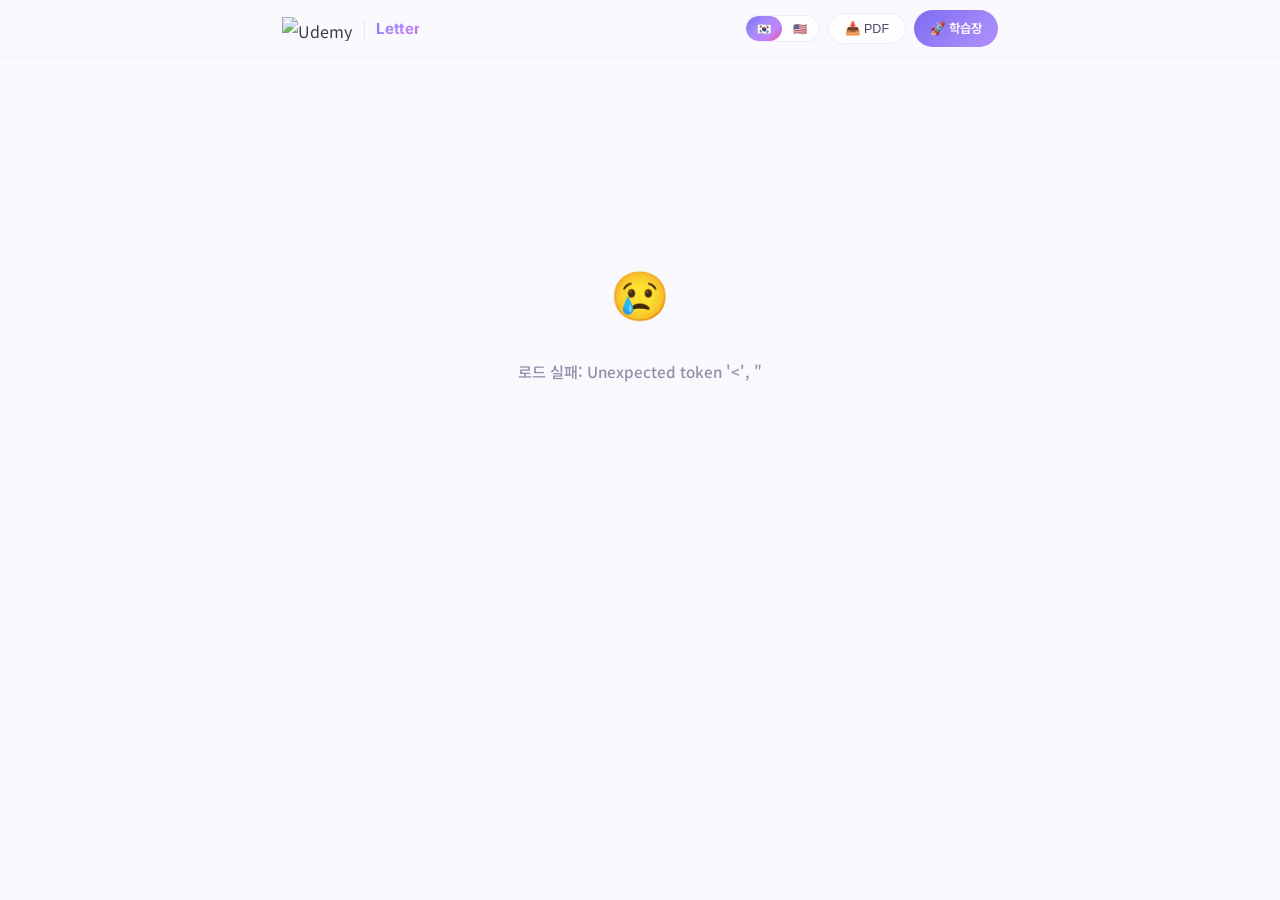
==== commit c40aef6b: "Update index.html" ====
--- a/letter/index.html
+++ b/letter/index.html
@@ -21,8 +21,8 @@
     </div>
     <div class="header-actions">
       <div class="lang-toggle" id="lang-toggle">
-        <button class="lang-btn active" data-lang="ko">🇰🇷 KO</button>
-        <button class="lang-btn" data-lang="en">🇺🇸 EN</button>
+        <button class="lang-btn active" data-lang="ko">🇰🇷</button>
+        <button class="lang-btn" data-lang="en">🇺🇸</button>
       </div>
       <button class="btn-letter" id="btn-pdf">📥 PDF</button>
       <a href="#" class="btn-letter btn-primary" id="btn-campus">🚀 학습장</a>
--- a/letter/css/letter.css
+++ b/letter/css/letter.css
@@ -1105,3 +1105,210 @@
   a[data-slug]::after { content: " (" attr(href) ")"; font-size: 0.6rem; color: #888; word-break: break-all; }
   .section-illustration, .closing-illustration, .curation-banner-image { box-shadow: none !important; page-break-inside: avoid; }
 }
+
+/* ═══ Mobile Bottom Bar (INDEX + Top + Lang) ═══ */
+.mobile-bottom-bar {
+  display: none;
+}
+
+@media (max-width: 900px) {
+  /* Hide desktop top button on mobile */
+  .scroll-to-top.desktop-only { display: none !important; }
+
+  /* Hide header lang toggle on mobile - moved to bottom bar */
+  .lang-toggle { display: none; }
+
+  /* Mobile bottom bar */
+  .mobile-bottom-bar {
+    position: fixed;
+    bottom: 0;
+    left: 0;
+    right: 0;
+    z-index: 90;
+    display: none;
+    background: rgba(255,255,255,0.92);
+    backdrop-filter: blur(16px);
+    -webkit-backdrop-filter: blur(16px);
+    border-top: 1px solid var(--border-light);
+    padding: 0.4rem 0.5rem;
+    padding-bottom: calc(0.4rem + env(safe-area-inset-bottom, 0px));
+    gap: 0;
+    align-items: center;
+    justify-content: center;
+  }
+  .mobile-bottom-bar.visible {
+    display: flex;
+  }
+
+  .mobile-bar-item {
+    display: flex;
+    align-items: center;
+    justify-content: center;
+    padding: 0.4rem 0.65rem;
+    background: transparent;
+    border: 1px solid var(--border);
+    border-radius: 15px;
+    color: var(--text-muted);
+    font-size: 0.7rem;
+    font-weight: 500;
+    cursor: pointer;
+    transition: all 0.2s;
+    white-space: nowrap;
+    font-family: var(--font);
+    gap: 0.2rem;
+    min-width: 36px;
+    min-height: 36px;
+  }
+  .mobile-bar-item:hover,
+  .mobile-bar-item:active {
+    border-color: var(--accent);
+    color: var(--accent);
+  }
+  .mobile-bar-item.active {
+    background: var(--accent);
+    color: white;
+    border-color: var(--accent);
+  }
+
+  /* Side nav becomes part of bottom bar */
+  .side-nav {
+    position: fixed;
+    right: auto;
+    left: 0;
+    top: auto;
+    bottom: 0;
+    transform: none;
+    flex-direction: row;
+    width: 100%;
+    justify-content: center;
+    padding: 0.4rem 0.5rem;
+    padding-bottom: calc(0.4rem + env(safe-area-inset-bottom, 0px));
+    background: rgba(255,255,255,0.92);
+    backdrop-filter: blur(16px);
+    -webkit-backdrop-filter: blur(16px);
+    border-top: 1px solid var(--border-light);
+    gap: 0.25rem;
+    border-radius: 0;
+    z-index: 91;
+  }
+  .side-nav .side-nav-label { display: none; }
+  .side-nav-item {
+    padding: 0.4rem 0.55rem;
+    border-radius: 12px;
+    font-size: 0.65rem;
+    min-width: 36px;
+    min-height: 36px;
+    justify-content: center;
+  }
+
+  /* Hide mobile-bottom-bar when side-nav is visible */
+  .side-nav.visible ~ .mobile-bottom-bar { display: none; }
+
+  /* Mobile link copy button */
+  .btn-letter#btn-copy-link {
+    font-size: 0.7rem;
+    padding: 0.35rem 0.7rem;
+  }
+}
+
+/* ═══ Desktop: hide mobile bar ═══ */
+@media (min-width: 901px) {
+  .mobile-bottom-bar { display: none !important; }
+}
+
+/* ═══ Link Copy Toast ═══ */
+.copy-toast {
+  position: fixed;
+  top: 50%;
+  left: 50%;
+  transform: translate(-50%, -50%) scale(0.9);
+  padding: 1rem 2rem;
+  background: rgba(26,26,46,0.95);
+  color: white;
+  border-radius: 16px;
+  font-size: 0.9rem;
+  font-weight: 600;
+  z-index: 2000;
+  opacity: 0;
+  transition: all 0.3s var(--transition);
+  pointer-events: none;
+  text-align: center;
+}
+.copy-toast.show {
+  opacity: 1;
+  transform: translate(-50%, -50%) scale(1);
+}
+
+/* ═══ Scroll Down Indicator (Cover) ═══ */
+.scroll-indicator {
+  position: absolute;
+  bottom: 2rem;
+  left: 50%;
+  transform: translateX(-50%);
+  z-index: 2;
+  animation: bounce-subtle 2s ease-in-out infinite;
+  opacity: 0.6;
+  font-size: 1.5rem;
+  cursor: pointer;
+  transition: opacity 0.3s;
+}
+.scroll-indicator:hover { opacity: 1; }
+
+/* ═══ Course Card Thumbnail Ratio ═══ */
+.course-mini-card img,
+.new-highlight-card img {
+  width: 100%;
+  height: 0;
+  padding-bottom: 56.25%;
+  object-fit: cover;
+  border-radius: 8px;
+  margin-bottom: 0.6rem;
+  position: relative;
+}
+.course-mini-card a > img,
+.new-highlight-card a > img {
+  height: auto;
+  padding-bottom: 0;
+  aspect-ratio: 16/9;
+}
+
+/* ═══ Touch Feedback ═══ */
+@media (hover: none) {
+  .course-mini-card:active,
+  .new-highlight-card:active,
+  .curation-rich-item:active,
+  .index-card:active,
+  .cta-primary:active {
+    transform: scale(0.97);
+    transition: transform 0.1s;
+  }
+}
+
+/* ═══ CTA Pulse Enhancement ═══ */
+.cta-primary {
+  position: relative;
+}
+.cta-primary::after {
+  content: '';
+  position: absolute;
+  inset: -3px;
+  border-radius: 30px;
+  background: var(--gradient-main);
+  opacity: 0;
+  z-index: -1;
+  animation: ctaPulse 3s ease-in-out infinite;
+}
+@keyframes ctaPulse {
+  0%, 100% { opacity: 0; transform: scale(1); }
+  50% { opacity: 0.15; transform: scale(1.05); }
+}
+
+/* ═══ Course Card Hover Zoom ═══ */
+.course-mini-card a > img,
+.new-highlight-card a > img {
+  transition: transform 0.4s var(--transition);
+}
+.course-mini-card:hover a > img,
+.new-highlight-card:hover a > img {
+  transform: scale(1.05);
+}
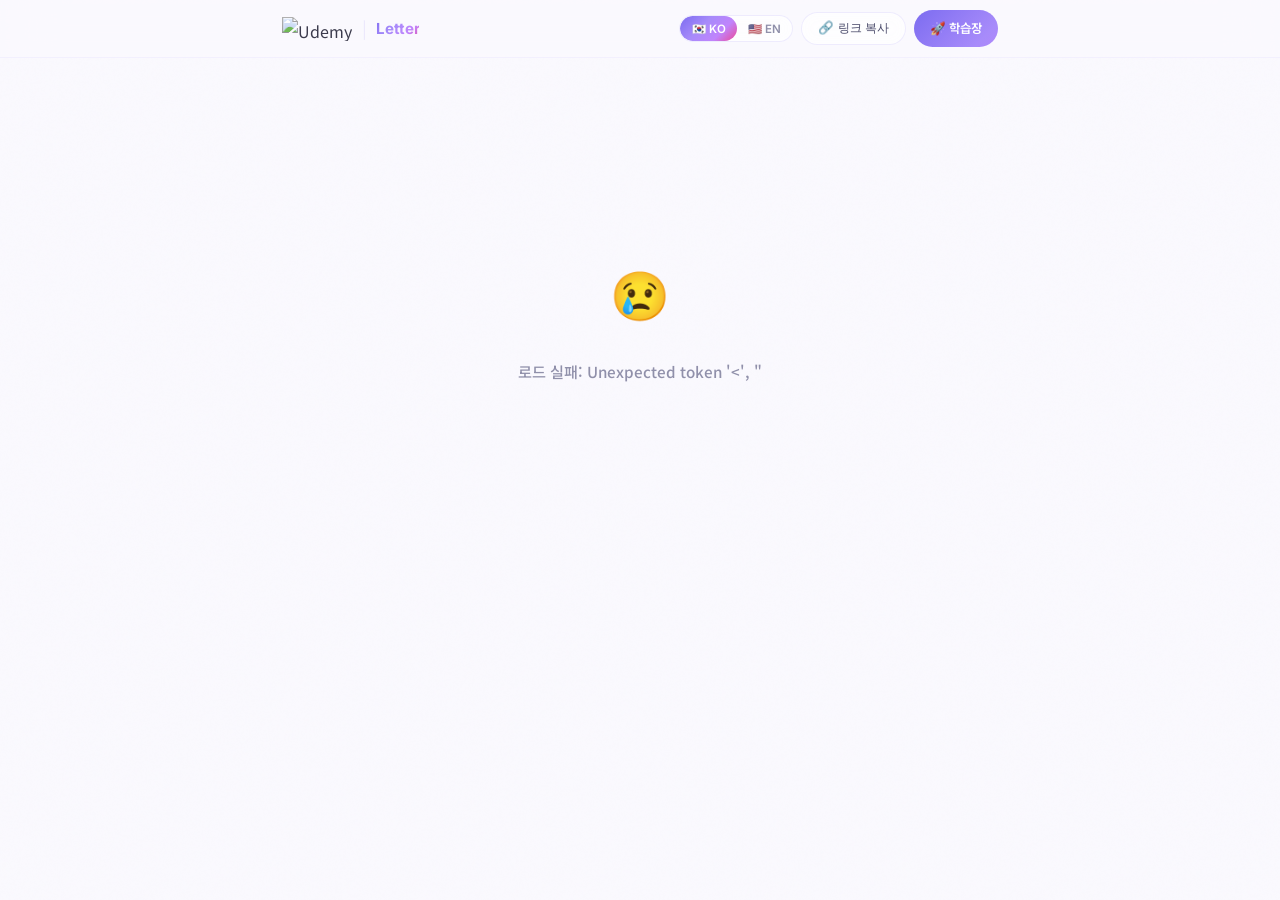
==== commit da591ded: "Update index.html" ====
--- a/letter/index.html
+++ b/letter/index.html
@@ -21,16 +21,15 @@
     </div>
     <div class="header-actions">
       <div class="lang-toggle" id="lang-toggle">
-        <button class="lang-btn active" data-lang="ko">🇰🇷</button>
-        <button class="lang-btn" data-lang="en">🇺🇸</button>
+        <button class="lang-btn active" data-lang="ko">🇰🇷 KO</button>
+        <button class="lang-btn" data-lang="en">🇺🇸 EN</button>
       </div>
-      <button class="btn-letter" id="btn-pdf">📥 PDF</button>
+      <button class="btn-letter" id="btn-copy-link">🔗 링크 복사</button>
       <a href="#" class="btn-letter btn-primary" id="btn-campus">🚀 학습장</a>
     </div>
   </div>
 </header>
 
-<!-- Side Navigation -->
 <nav class="side-nav" id="side-nav"></nav>
 
 <main id="letter-content">
@@ -53,7 +52,13 @@
   </div>
 </footer>
 
-<button class="scroll-to-top" id="scroll-to-top" aria-label="Top">↑</button>
+<!-- Mobile Bottom Bar (replaces floating top button) -->
+<div class="mobile-bottom-bar" id="mobile-bottom-bar">
+  <button class="mobile-bar-item" id="mobile-top-btn" aria-label="Top">↑</button>
+</div>
+
+<!-- Desktop only top button -->
+<button class="scroll-to-top desktop-only" id="scroll-to-top" aria-label="Top">↑</button>
 
 <script src="js/letter-viewer.js"></script>
 </body>
